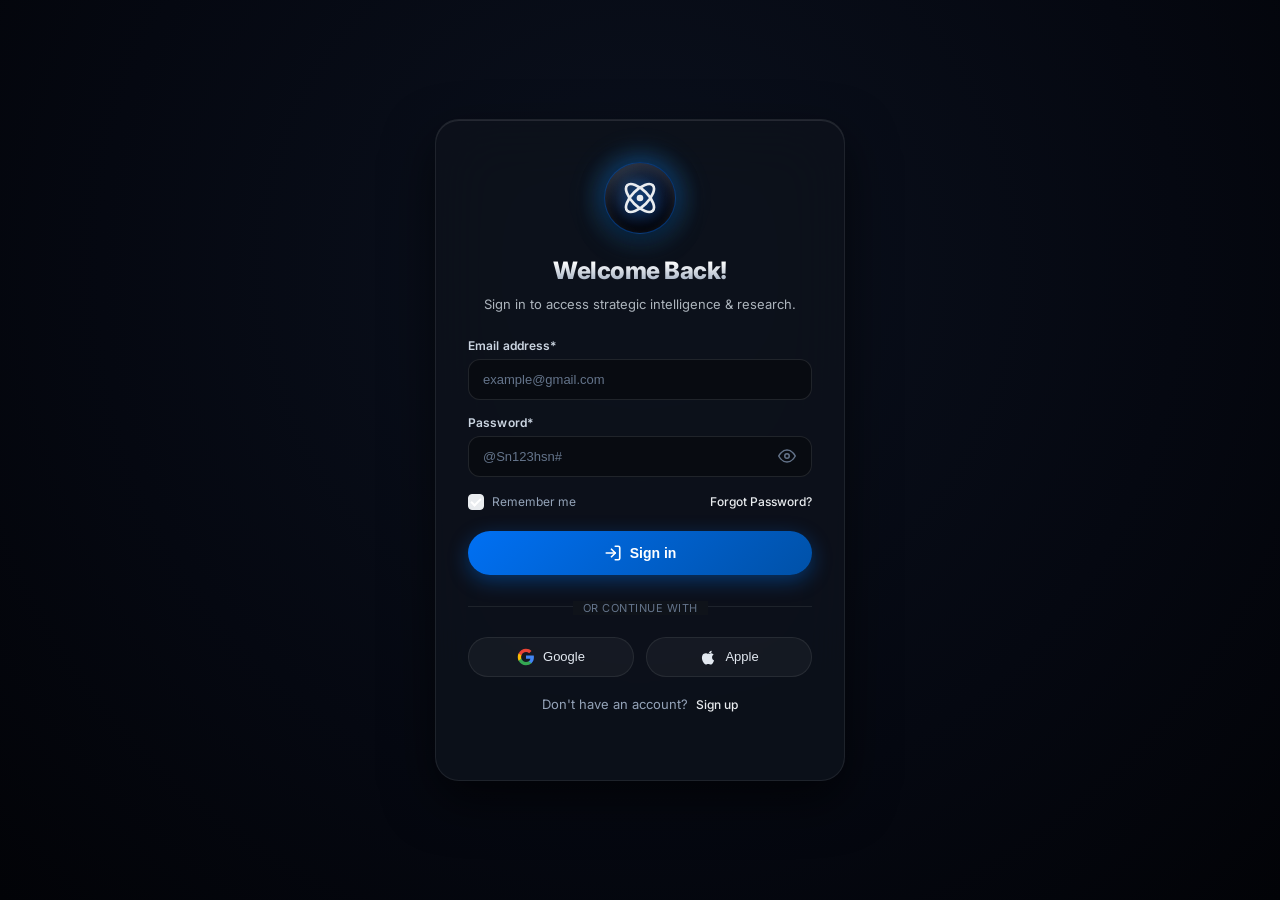
==== src/web/static/index.html @ bb51a112 "fix(image): set Flux 1 Schnell as primary JSON text-to-image model to resolve 5006 multipart error w" ====
<!DOCTYPE html>
<html lang="en">
<head>
    <meta charset="UTF-8">
    <meta name="viewport" content="width=device-width, initial-scale=1.0">
    <title>Sentinel Deep Research Workspace</title>
    <!-- Google Fonts: Inter & Fira Code -->
    <link rel="preconnect" href="https://fonts.googleapis.com">
    <link rel="preconnect" href="https://fonts.gstatic.com" crossorigin>
    <link href="https://fonts.googleapis.com/css2?family=Inter:wght@300;400;500;600;700&family=Fira+Code:wght@400;500&display=swap" rel="stylesheet">
    <!-- Marked Markdown Parser CDN -->
    <script src="https://cdn.jsdelivr.net/npm/marked/marked.min.js"></script>
    <!-- Supabase JS Client CDN -->
    <script src="https://cdn.jsdelivr.net/npm/@supabase/supabase-js@2"></script>
    <!-- Highlight.js syntax highlighting CDN -->
    <link rel="stylesheet" href="https://cdnjs.cloudflare.com/ajax/libs/highlight.js/11.9.0/styles/github-dark.min.css">
    <script src="https://cdnjs.cloudflare.com/ajax/libs/highlight.js/11.9.0/highlight.min.js"></script>
    <!-- KaTeX Math Renderer CDN -->
    <link rel="stylesheet" href="https://cdn.jsdelivr.net/npm/katex@0.16.9/dist/katex.min.css">
    <script src="https://cdn.jsdelivr.net/npm/katex@0.16.9/dist/katex.min.js"></script>
    <script src="https://cdn.jsdelivr.net/npm/katex@0.16.9/dist/contrib/auto-render.min.js"></script>
    <!-- Mermaid.js diagram renderer CDN -->
    <script src="https://cdn.jsdelivr.net/npm/mermaid@11/dist/mermaid.min.js"></script>
    <!-- Chart.js UMD CDN -->
    <script src="https://cdn.jsdelivr.net/npm/chart.js@4.4.1/dist/chart.umd.min.js"></script>
    <!-- html2pdf.js CDN for high-resolution PDF exports -->
    <script src="https://cdnjs.cloudflare.com/ajax/libs/html2pdf.js/0.10.1/html2pdf.bundle.min.js"></script>
    <script>
        mermaid.initialize({
            startOnLoad: false,
            theme: 'base',
            htmlLabels: false,
            themeVariables: {
                background: 'transparent',
                primaryColor: 'transparent',
                nodeBkg: 'transparent',
                mainBkg: 'transparent',
                clusterBkg: 'transparent',
                actorBkg: 'transparent',
                noteBkgColor: 'transparent',
                fontSize: '14px'
            },
            flowchart: { curve: 'basis', padding: 20, useHtmlLabels: false },
            securityLevel: 'loose'
        });
    </script>
    <link rel="stylesheet" href="style.css?v=107">
</head>
<body>
    <div class="app-container hidden">
        
        <!-- 1. Left Sidebar Navigation -->
        <aside class="sidebar">
            <div class="sidebar-header">
                <div class="brand">
                    <div class="brand-logo-container" id="sidebar-logo-toggle" title="Toggle Sidebar">
                        <!-- Scientific SVG Logo -->
                        <svg class="brand-logo" width="22" height="22" viewBox="0 0 24 24" fill="none" stroke="currentColor" stroke-width="2" xmlns="http://www.w3.org/2000/svg">
                            <ellipse cx="12" cy="12" rx="13.51" ry="6.14" transform="translate(-4.97 12) rotate(-45)"></ellipse>
                            <ellipse cx="12" cy="12" rx="6.14" ry="13.51" transform="translate(-4.97 12) rotate(-45)"></ellipse>
                            <circle cx="12" cy="12" r="0.95"></circle>
                        </svg>
                        <!-- Sidebar toggle icon shown on hover when collapsed -->
                        <svg class="sidebar-toggle-icon" width="20" height="20" viewBox="0 0 24 24" fill="none" stroke="currentColor" stroke-width="2">
                            <rect x="3" y="3" width="18" height="18" rx="2" ry="2"></rect>
                            <line x1="9" y1="3" x2="9" y2="21"></line>
                        </svg>
                    </div>
                    <span class="brand-name">Sentinel</span>
                </div>
                <button class="icon-btn sidebar-header-toggle" id="sidebar-close-btn" title="Collapse Sidebar">
                    <svg width="18" height="18" viewBox="0 0 24 24" fill="none" stroke="currentColor" stroke-width="2">
                        <rect x="3" y="3" width="18" height="18" rx="2" ry="2"></rect>
                        <line x1="9" y1="3" x2="9" y2="21"></line>
                    </svg>
                </button>
            </div>

            <!-- Sidebar Navigation -->
            <div class="sidebar-nav">
                <button class="nav-btn active" id="new-research-nav">
                    <svg width="16" height="16" viewBox="0 0 24 24" fill="none" stroke="currentColor" stroke-width="2">
                        <line x1="12" y1="5" x2="12" y2="19"></line>
                        <line x1="5" y1="12" x2="19" y2="12"></line>
                    </svg>
                    <span>New chat</span>
                </button>
                <button class="nav-btn" id="search-chats-btn">
                    <svg width="16" height="16" viewBox="0 0 24 24" fill="none" stroke="currentColor" stroke-width="2">
                        <circle cx="11" cy="11" r="8"></circle>
                        <line x1="21" y1="21" x2="16.65" y2="16.65"></line>
                    </svg>
                    <span>Search chats</span>
                </button>
                <button class="nav-btn" id="images-btn">
                    <svg width="16" height="16" viewBox="0 0 24 24" fill="none" stroke="currentColor" stroke-width="2">
                        <rect x="3" y="3" width="18" height="18" rx="2" ry="2"></rect>
                        <circle cx="8.5" cy="8.5" r="1.5"></circle>
                        <polyline points="21 15 16 10 5 21"></polyline>
                    </svg>
                    <span>Images</span>
                </button>
                <button class="nav-btn" id="recents-nav-btn">
                    <svg width="16" height="16" viewBox="0 0 24 24" fill="none" stroke="currentColor" stroke-width="2">
                        <circle cx="12" cy="12" r="10"></circle>
                        <polyline points="12 6 12 12 16 14"></polyline>
                    </svg>
                    <span>Recents</span>
                </button>
                <button class="nav-btn" id="researches-nav-btn">
                    <svg width="16" height="16" viewBox="0 0 24 24" fill="none" stroke="currentColor" stroke-width="2">
                        <path d="M4 19.5A2.5 2.5 0 0 1 6.5 17H20"></path>
                        <path d="M6.5 2H20v20H6.5A2.5 2.5 0 0 1 4 19.5v-15A2.5 2.5 0 0 1 6.5 2z"></path>
                    </svg>
                    <span>Researches</span>
                </button>
            </div>

            <!-- Scrollable Past Briefs / History List Wrapper with Gradients -->
            <div class="sidebar-recent-wrapper">
                <div class="recent-top-gradient"></div>
                
                <div class="sidebar-section recent-section">
                    <div class="section-header">
                        <span class="section-title">Recents</span>
                    </div>
                    <div id="recent-briefs-list" class="recent-list">
                        <div class="recent-item loading">Loading history...</div>
                    </div>
                </div>


                
                <div class="recent-bottom-gradient"></div>
            </div>

            <div class="sidebar-footer">
                <div class="user-profile">
                    <div class="avatar" id="user-avatar">...</div>
                    <span class="username" id="username-display">Unknown</span>
                </div>
                <button class="icon-btn" id="settings-btn" title="Settings">
                    <svg width="18" height="18" viewBox="0 0 24 24" fill="none" stroke="currentColor" stroke-width="2">
                        <circle cx="12" cy="12" r="3"></circle>
                        <path d="M19.4 15a1.65 1.65 0 0 0 .33 1.82l.06.06a2 2 0 1 1-2.83 2.83l-.06-.06a1.65 1.65 0 0 0-1.82-.33 1.65 1.65 0 0 0-1 1.51V21a2 2 0 0 1-4 0v-.09A1.65 1.65 0 0 0 9 19.4a1.65 1.65 0 0 0-1.82.33l-.06.06a2 2 0 1 1-2.83-2.83l.06-.06a1.65 1.65 0 0 0 .33-1.82 1.65 1.65 0 0 0-1.51-1H3a2 2 0 0 1 0-4h.09A1.65 1.65 0 0 0 4.6 9a1.65 1.65 0 0 0-.33-1.82l-.06-.06a2 2 0 1 1 2.83-2.83l.06.06a1.65 1.65 0 0 0 1.82.33H9a1.65 1.65 0 0 0 1-1.51V3a2 2 0 0 1 4 0v.09a1.65 1.65 0 0 0 1 1.51 1.65 1.65 0 0 0 1.82-.33l.06-.06a2 2 0 1 1 2.83 2.83l-.06.06a1.65 1.65 0 0 0-.33 1.82V9a1.65 1.65 0 0 0 1.51 1H21a2 2 0 0 1 0 4h-.09a1.65 1.65 0 0 0-1.51 1z"></path>
                    </svg>
                </button>
            </div>
        </aside>

        <!-- 2. Chat Workspace (Middle/Left) -->
        <main class="chat-area">
            <!-- Mobile Top Bar -->
            <header class="mobile-header">
                <button class="mobile-menu-btn" id="mobile-menu-btn" title="Toggle Sidebar">
                    <svg width="20" height="20" viewBox="0 0 24 24" fill="none" stroke="currentColor" stroke-width="2">
                        <line x1="3" y1="12" x2="21" y2="12"></line>
                        <line x1="3" y1="6" x2="21" y2="6"></line>
                        <line x1="3" y1="18" x2="21" y2="18"></line>
                    </svg>
                </button>
                <div class="mobile-brand">Sentinel</div>
                <button class="mobile-new-chat-btn" id="mobile-new-chat-btn" title="New Chat">
                    <svg width="20" height="20" viewBox="0 0 24 24" fill="none" stroke="currentColor" stroke-width="2" stroke-linecap="round" stroke-linejoin="round">
                        <path d="M11 4H4a2 2 0 0 0-2 2v14a2 2 0 0 0 2 2h14a2 2 0 0 0 2-2v-7"></path>
                        <path d="M18.5 2.5a2.121 2.121 0 1 1 3 3L12 15l-4 1 1-4 9.5-9.5z"></path>
                    </svg>
                </button>
            </header>

            <div class="chat-top-gradient"></div>

            <!-- Chat Search View -->
            <div id="search-view" class="search-view hidden">
                <div class="search-view-container">
                    <div class="search-input-wrapper">
                        <svg class="search-input-icon" width="18" height="18" viewBox="0 0 24 24" fill="none" stroke="currentColor" stroke-width="2">
                            <circle cx="11" cy="11" r="8"></circle>
                            <line x1="21" y1="21" x2="16.65" y2="16.65"></line>
                        </svg>
                        <input type="text" id="chat-search-input" placeholder="Search chats..." autocomplete="off">
                        <button type="button" id="clear-search-btn" class="clear-search-btn hidden">
                            <svg width="16" height="16" viewBox="0 0 24 24" fill="none" stroke="currentColor" stroke-width="2">
                                <line x1="18" y1="6" x2="6" y2="18"></line>
                                <line x1="6" y1="6" x2="18" y2="18"></line>
                            </svg>
                        </button>
                    </div>
                    <div class="search-results-section">
                        <h3 class="search-results-heading">Results</h3>
                        <div id="search-results-list" class="search-results-list">
                            <!-- Populated dynamically -->
                        </div>
                    </div>
                </div>
            </div>

            <!-- AI Image Studio View -->
            <div id="image-studio-view" class="image-studio-view hidden">
                <div class="image-studio-container">
                    <!-- Header with Title and Quota Badge -->
                    <div class="image-studio-header">
                        <div class="image-studio-title-group">
                            <div class="image-studio-icon">
                                <svg width="24" height="24" viewBox="0 0 24 24" fill="none" stroke="currentColor" stroke-width="2">
                                    <rect x="3" y="3" width="18" height="18" rx="2" ry="2"></rect>
                                    <circle cx="8.5" cy="8.5" r="1.5"></circle>
                                    <polyline points="21 15 16 10 5 21"></polyline>
                                </svg>
                            </div>
                            <div>
                                <h2 class="image-studio-title">AI Image Studio</h2>
                                <p class="image-studio-subtitle">Generate high-fidelity AI imagery with Cloudflare Workers AI</p>
                            </div>
                        </div>
                        <div class="image-quota-badge" id="image-quota-badge">
                            <svg width="14" height="14" viewBox="0 0 24 24" fill="none" stroke="currentColor" stroke-width="2">
                                <circle cx="12" cy="12" r="10"></circle>
                                <polyline points="12 6 12 12 16 14"></polyline>
                            </svg>
                            <span id="quota-text">10 / 10 images left</span>
                        </div>
                    </div>

                    <!-- Generator Form Controls -->
                    <div class="image-generator-card">
                        <!-- Prompt Input -->
                        <div class="image-prompt-wrapper">
                            <label for="image-prompt-input" class="form-label">Image Prompt</label>
                            <textarea id="image-prompt-input" class="image-prompt-input" rows="3" placeholder="Describe the image you want to generate (e.g. A futuristic cyberpunk city at night with neon reflections, 8k resolution, photorealistic)..."></textarea>
                        </div>

                        <!-- Model Selection Grid -->
                        <div class="form-group">
                            <label class="form-label">Select Model & Style</label>
                            <div class="model-selection-grid">
                                <div class="model-card active" data-model="@cf/black-forest-labs/flux-1-schnell">
                                    <div class="model-card-header">
                                        <svg class="model-icon-svg" width="16" height="16" viewBox="0 0 24 24" fill="none" stroke="currentColor" stroke-width="2">
                                            <path d="M23 19a2 2 0 0 1-2 2H3a2 2 0 0 1-2-2V8a2 2 0 0 1 2-2h4l2-3h6l2 3h4a2 2 0 0 1 2 2z"></path>
                                            <circle cx="12" cy="13" r="4"></circle>
                                        </svg>
                                        <span class="model-name">Flux 1 Schnell</span>
                                        <span class="model-badge">Recommended</span>
                                    </div>
                                    <div class="model-desc">Photorealism, sharp details & fast generation</div>
                                </div>

                                <div class="model-card" data-model="@cf/stabilityai/stable-diffusion-xl-base-1.0">
                                    <div class="model-card-header">
                                        <svg class="model-icon-svg" width="16" height="16" viewBox="0 0 24 24" fill="none" stroke="currentColor" stroke-width="2">
                                            <path d="M12 2C6.5 2 2 6.5 2 12s4.5 10 10 10c.92 0 1.7-.71 1.7-1.65 0-.44-.18-.84-.45-1.14-.26-.3-.42-.69-.42-1.12 0-.94.76-1.7 1.7-1.7h2.47c3.1 0 5.6-2.5 5.6-5.6 0-4.9-4.08-8.9-9.1-8.89z"></path>
                                        </svg>
                                        <span class="model-name">SDXL Base 1.0</span>
                                    </div>
                                    <div class="model-desc">Artistic, cinematic & landscape imagery</div>
                                </div>

                                <div class="model-card" data-model="@cf/bytedance/stable-diffusion-xl-lightning">
                                    <div class="model-card-header">
                                        <svg class="model-icon-svg" width="16" height="16" viewBox="0 0 24 24" fill="none" stroke="currentColor" stroke-width="2">
                                            <polygon points="13 2 3 14 12 14 11 22 21 10 12 10 13 2"></polygon>
                                        </svg>
                                        <span class="model-name">SDXL Lightning</span>
                                    </div>
                                    <div class="model-desc">Ultra-fast 1-step render engine for quick drafts</div>
                                </div>

                                <div class="model-card" data-model="@cf/lykon/dreamshaper-8-lcm">
                                    <div class="model-card-header">
                                        <svg class="model-icon-svg" width="16" height="16" viewBox="0 0 24 24" fill="none" stroke="currentColor" stroke-width="2">
                                            <path d="M12 2l2.4 5.4L20 9.8l-4 4.3 1.1 5.9L12 17.2l-5.1 2.8 1.1-5.9-4-4.3 5.6-2.4z"></path>
                                        </svg>
                                        <span class="model-name">DreamShaper 8</span>
                                    </div>
                                    <div class="model-desc">Anime, 3D artwork, fantasy & illustrative styles</div>
                                </div>
                            </div>
                        </div>

                        <!-- Enhance Prompt Toggle + Aspect Ratio Options & Generate Button -->
                        <div class="image-enhance-row">
                            <label class="enhance-toggle-label">
                                <input type="checkbox" id="enhance-prompt-toggle" checked>
                                <span class="enhance-toggle-track">
                                    <span class="enhance-toggle-thumb"></span>
                                </span>
                                <span class="enhance-toggle-text">
                                    <svg width="14" height="14" viewBox="0 0 24 24" fill="none" stroke="currentColor" stroke-width="2"><path d="M12 2l2 7h7l-5.5 4 2 7L12 16l-5.5 4 2-7L3 9h7z"/></svg>
                                    AI Prompt Enhancement
                                </span>
                            </label>
                            <span class="enhance-hint">Automatically improves your prompt for better results</span>
                        </div>

                        <!-- Aspect Ratio Options & Generate Button -->
                        <div class="image-options-row">
                            <div class="aspect-ratio-group">
                                <label class="form-label">Aspect Ratio</label>
                                <div class="ratio-pills">
                                    <button type="button" class="ratio-pill active" data-ratio="1:1">1:1 Square</button>
                                    <button type="button" class="ratio-pill" data-ratio="16:9">16:9 Landscape</button>
                                    <button type="button" class="ratio-pill" data-ratio="9:16">9:16 Portrait</button>
                                    <button type="button" class="ratio-pill" data-ratio="4:3">4:3 Classic</button>
                                </div>
                            </div>

                            <button type="button" id="generate-image-btn" class="generate-image-btn">
                                <svg width="18" height="18" viewBox="0 0 24 24" fill="none" stroke="currentColor" stroke-width="2">
                                    <path d="M21 12a9 9 0 1 1-9-9c2.52 0 4.93 1 6.74 2.74L21 8"></path>
                                    <path d="M21 3v5h-5"></path>
                                </svg>
                                <span>Generate Image</span>
                            </button>
                        </div>
                    </div>

                    <!-- Gallery & Skeleton Section -->
                    <div class="image-gallery-section">
                        <h3 class="gallery-heading">Generated Gallery</h3>
                        <div id="image-gallery-grid" class="image-gallery-grid">
                            <!-- Populated dynamically or shows empty state -->
                        </div>
                    </div>
                </div>
            </div>

            <!-- Image Lightbox Modal -->
            <div id="image-lightbox-modal" class="modal-overlay hidden">
                <div class="lightbox-modal-content">
                    <button id="lightbox-close-btn" class="modal-close-btn">
                        <svg width="20" height="20" viewBox="0 0 24 24" fill="none" stroke="currentColor" stroke-width="2">
                            <line x1="18" y1="6" x2="6" y2="18"></line>
                            <line x1="6" y1="6" x2="18" y2="18"></line>
                        </svg>
                    </button>
                    <div class="lightbox-body">
                        <div class="lightbox-image-wrapper">
                            <img id="lightbox-img" src="" alt="Generated AI Image">
                        </div>
                        <div class="lightbox-details">
                            <h3 id="lightbox-title" class="lightbox-title">AI Image</h3>
                            <p id="lightbox-prompt" class="lightbox-prompt">Prompt text...</p>
                            <div class="lightbox-meta">
                                <span id="lightbox-model" class="meta-tag">Model</span>
                                <span id="lightbox-ratio" class="meta-tag">1:1</span>
                                <span id="lightbox-date" class="meta-tag">Date</span>
                            </div>
                            <div class="lightbox-actions">
                                <a id="lightbox-download-btn" href="" download="generated-image.png" class="btn btn-primary">
                                    <svg width="16" height="16" viewBox="0 0 24 24" fill="none" stroke="currentColor" stroke-width="2">
                                        <path d="M21 15v4a2 2 0 0 1-2 2H5a2 2 0 0 1-2-2v-4"></path>
                                        <polyline points="7 10 12 15 17 10"></polyline>
                                        <line x1="12" y1="15" x2="12" y2="3"></line>
                                    </svg>
                                    <span>Download</span>
                                </a>
                                <button type="button" id="lightbox-copy-btn" class="btn btn-secondary">
                                    <svg width="16" height="16" viewBox="0 0 24 24" fill="none" stroke="currentColor" stroke-width="2">
                                        <rect x="9" y="9" width="13" height="13" rx="2" ry="2"></rect>
                                        <path d="M5 15H4a2 2 0 0 1-2-2V4a2 2 0 0 1 2-2h9a2 2 0 0 1 2 2v1"></path>
                                    </svg>
                                    <span>Copy Image</span>
                                </button>
                                <button type="button" id="lightbox-delete-btn" class="btn btn-danger">
                                    <svg width="16" height="16" viewBox="0 0 24 24" fill="none" stroke="currentColor" stroke-width="2">
                                        <polyline points="3 6 5 6 21 6"></polyline>
                                        <path d="M19 6v14a2 2 0 0 1-2 2H7a2 2 0 0 1-2-2V6m3 0V4a2 2 0 0 1 2-2h4a2 2 0 0 1 2 2v2"></path>
                                    </svg>
                                    <span>Delete</span>
                                </button>
                            </div>
                        </div>
                    </div>
                </div>
            </div>

            <!-- Chat Discussion Card (Main Chat Area taking full height) -->
            <div class="chat-discussion-card" id="chat-discussion-card">
                <!-- Discussion Header (visible only when report is active) -->
                <div class="discussion-header" id="discussion-header">
                    <span class="discussion-header-title">Discussion</span>
                    <button class="icon-btn" id="discussion-new-chat-btn" title="New Chat">
                        <svg width="16" height="16" viewBox="0 0 24 24" fill="none" stroke="currentColor" stroke-width="2" stroke-linecap="round" stroke-linejoin="round">
                            <line x1="12" y1="5" x2="12" y2="19"></line>
                            <line x1="5" y1="12" x2="19" y2="12"></line>
                        </svg>
                    </button>
                </div>

                <!-- Chat message streams -->
                <div id="chat-messages" class="chat-messages">
                    <!-- Discussion Empty State (visible when chat history has no follow-ups) -->
                    <div class="discussion-empty-state hidden" id="discussion-empty-state">
                        <div class="empty-folder-container">
                            <svg width="64" height="64" viewBox="0 0 64 64" fill="none" xmlns="http://www.w3.org/2000/svg">
                                <path d="M54 48C54 50.2 52.2 52 50 52H14C11.8 52 10 50.2 10 48V20C10 17.8 11.8 16 14 16H24L30 22H50C52.2 22 54 23.8 54 26V48Z" fill="#0070f3"/>
                                <g transform="translate(26, 30) scale(0.5)">
                                    <ellipse cx="12" cy="12" rx="13.51" ry="6.14" transform="translate(-4.97 12) rotate(-45)" stroke="#ffffff" stroke-width="3" fill="none"></ellipse>
                                    <ellipse cx="12" cy="12" rx="6.14" ry="13.51" transform="translate(-4.97 12) rotate(-45)" stroke="#ffffff" stroke-width="3" fill="none"></ellipse>
                                    <circle cx="12" cy="12" r="1.5" fill="#ffffff"></circle>
                                </g>
                            </svg>
                        </div>
                        <div class="empty-state-text">Ask anything about the report and the data that drives it</div>
                    </div>
                <!-- Idle Welcome/Loading screen -->
                <div id="idle-welcome" class="welcome-screen">
                    <div class="welcome-spinner hidden" id="welcome-plan-spinner">
                        <div class="pulse-ring"></div>
                        <span class="pulse-text">Generating research plan...</span>
                    </div>
                    
                    <div class="welcome-header">
                        <div class="welcome-logo-row">
                            <svg class="welcome-logo" width="32" height="32" viewBox="0 0 24 24" fill="none" stroke="currentColor" stroke-width="2" xmlns="http://www.w3.org/2000/svg">
                                <ellipse cx="12" cy="12" rx="13.51" ry="6.14" transform="translate(-4.97 12) rotate(-45)"></ellipse>
                                <ellipse cx="12" cy="12" rx="6.14" ry="13.51" transform="translate(-4.97 12) rotate(-45)"></ellipse>
                                <circle cx="12" cy="12" r="0.95"></circle>
                            </svg>
                            <span class="welcome-brand-name">Sentinel</span>
                        </div>
                        <h2 class="welcome-greeting" id="welcome-greeting">Good Evening, Explorer.</h2>
                        <h1 class="welcome-question">What are we exploring today?</h1>
                    </div>

                    <div class="landing-cards-grid">
                        <div class="landing-card" data-prompt="Summarize the methodology used in the paper 'Exploring the Use of Technology in Elementary School Classrooms'">
                            <div class="landing-card-icon">
                                <svg width="18" height="18" viewBox="0 0 24 24" fill="none" stroke="currentColor" stroke-width="2">
                                    <path d="M14 2H6a2 2 0 0 0-2 2v16a2 2 0 0 0 2 2h12a2 2 0 0 0 2-2V8z"></path>
                                    <polyline points="14 2 14 8 20 8"></polyline>
                                    <line x1="16" y1="13" x2="8" y2="13"></line>
                                    <line x1="16" y1="17" x2="8" y2="17"></line>
                                </svg>
                            </div>
                            <div class="landing-card-text">
                                <strong>Summarize the methodology</strong> used in the paper "Exploring the Use of Technology in Elementary School Classrooms"
                            </div>
                        </div>

                        <div class="landing-card" data-prompt="Generate an APA citation for the article 'The Role of Digital Tools in Improving Learning Outcomes in Primary Education'?">
                            <div class="landing-card-icon">
                                <svg width="18" height="18" viewBox="0 0 24 24" fill="none" stroke="currentColor" stroke-width="2">
                                    <path d="M21 15a2 2 0 0 1-2 2H7l-4 4V5a2 2 0 0 1 2-2h14a2 2 0 0 1 2 2z"></path>
                                    <path d="M8 10h.01"></path>
                                    <path d="M12 10h.01"></path>
                                    <path d="M16 10h.01"></path>
                                </svg>
                            </div>
                            <div class="landing-card-text">
                                <strong>Generate an APA citation</strong> for the article "The Role of Digital Tools in Improving Learning Outcomes in Primary Education"?
                            </div>
                        </div>

                        <div class="landing-card" data-prompt="Research report based on the findings of 'The Effect of Digital Tools on Learning Performance in Primary Education'">
                            <div class="landing-card-icon">
                                <svg width="18" height="18" viewBox="0 0 24 24" fill="none" stroke="currentColor" stroke-width="2">
                                    <rect x="3" y="3" width="18" height="18" rx="2" ry="2"></rect>
                                    <line x1="9" y1="3" x2="9" y2="21"></line>
                                    <line x1="15" y1="3" x2="15" y2="21"></line>
                                </svg>
                            </div>
                            <div class="landing-card-text">
                                <strong>Research report</strong> based on the findings of "The Effect of Digital Tools on Learning Performance in Primary Education"
                            </div>
                        </div>
                    </div>
                </div>

                <!-- Active Chat Stream -->
                <div id="active-chat-content" class="active-chat-content hidden">
                    <!-- User Message Bubble -->
                    <div class="message user-message">
                        <div class="message-bubble" id="user-query-bubble">
                            <!-- Populated with query -->
                        </div>
                    </div>

                    <!-- Assistant Response Card containing Plan Checklist -->
                    <div class="message assistant-message">
                        <div class="avatar-star">
                            <svg width="16" height="16" viewBox="0 0 24 24" fill="none" stroke="currentColor" stroke-width="2">
                                <ellipse cx="12" cy="12" rx="13.51" ry="6.14" transform="translate(-4.97 12) rotate(-45)"></ellipse>
                                <ellipse cx="12" cy="12" rx="6.14" ry="13.51" transform="translate(-4.97 12) rotate(-45)"></ellipse>
                                <circle cx="12" cy="12" r="0.95"></circle>
                            </svg>
                        </div>
                        <div class="message-content">
                            <!-- Plan Loader -->
                            <div class="plan-loader hidden" id="plan-generation-loader">
                                <div class="spinner-ring"></div>
                                <span class="loader-text">Generating research plan...</span>
                            </div>
                            
                            <span class="message-intro-text">Here's my plan to tackle that topic. Let me know if you need to make changes.</span>
                            
                            <!-- Plan Card -->
                            <div class="plan-card">
                                <div class="plan-card-header">
                                    <h4 id="plan-title">Research Plan</h4>
                                </div>
                                <div class="plan-steps">
                                    <!-- Step 1: Research Websites -->
                                    <div class="plan-step" id="step-websites">
                                        <div class="step-icon">
                                            <svg width="12" height="12" viewBox="0 0 24 24" fill="none" stroke="currentColor" stroke-width="2.5">
                                                <circle cx="12" cy="12" r="10"></circle>
                                                <line x1="2" y1="12" x2="22" y2="12"></line>
                                                <path d="M12 2a15.3 15.3 0 0 1 4 10 15.3 15.3 0 0 1-4 10 15.3 15.3 0 0 1-4-10 15.3 15.3 0 0 1 4-10z"></path>
                                            </svg>
                                        </div>
                                        <div class="step-info">
                                            <span class="step-title-text">Research Websites</span>
                                            <div class="step-bullets" id="plan-bullets">
                                                <!-- Dynamic subagent tasks bullet list -->
                                            </div>
                                            <span id="bullets-more-btn" class="step-more hidden">+ 3 more angles</span>
                                        </div>
                                    </div>

                                    <!-- Step 2: Analyze Results -->
                                    <div class="plan-step" id="step-analyze">
                                        <div class="step-icon">
                                            <svg width="12" height="12" viewBox="0 0 24 24" fill="none" stroke="currentColor" stroke-width="2.5">
                                                <line x1="18" y1="20" x2="18" y2="10"></line>
                                                <line x1="12" y1="20" x2="12" y2="4"></line>
                                                <line x1="6" y1="20" x2="6" y2="14"></line>
                                            </svg>
                                        </div>
                                        <div class="step-info">
                                            <span class="step-title-text">Analyze Results</span>
                                        </div>
                                    </div>

                                    <!-- Step 3: Create Report -->
                                    <div class="plan-step" id="step-report">
                                        <div class="step-icon">
                                            <svg width="12" height="12" viewBox="0 0 24 24" fill="none" stroke="currentColor" stroke-width="2.5">
                                                <path d="M14 2H6a2 2 0 0 0-2 2v16a2 2 0 0 0 2 2h12a2 2 0 0 0 2-2V8z"></path>
                                                <polyline points="14 2 14 8 20 8"></polyline>
                                                <line x1="16" y1="13" x2="8" y2="13"></line>
                                                <line x1="16" y1="17" x2="8" y2="17"></line>
                                                <polyline points="10 9 9 9 8 9"></polyline>
                                            </svg>
                                        </div>
                                        <div class="step-info">
                                            <span class="step-title-text">Create Report</span>
                                        </div>
                                    </div>

                                    <!-- Step 4: Ready in a few mins -->
                                    <div class="plan-step" id="step-ready">
                                        <div class="step-icon">
                                            <svg width="12" height="12" viewBox="0 0 24 24" fill="none" stroke="currentColor" stroke-width="2.5">
                                                <circle cx="12" cy="12" r="10"></circle>
                                                <polyline points="12 6 12 12 16 14"></polyline>
                                            </svg>
                                        </div>
                                        <div class="step-info">
                                            <span class="step-title-text" id="step-ready-text">Ready in a few mins</span>
                                        </div>
                                    </div>
                                </div>
                                <div class="plan-actions">
                                    <button class="btn-card-secondary" id="edit-plan-btn">Edit plan</button>
                                    <button class="btn-card-primary" id="start-research-btn">Start research</button>
                                </div>
                            </div>
                        </div>
                    </div>
                </div>
            </div>

            <!-- Floating Input Card -->
            <div class="input-container-outer">
                <form id="research-form" class="input-card">
                    <textarea id="topic-input" placeholder="Ask Sentinel to research..." rows="1" required></textarea>
                    
                    <div class="input-card-row">
                        <div class="input-row-left">
                            <!-- Custom attachment button/icon: simple plus -->
                            <div class="plus-dropdown-wrapper" style="position: relative; display: inline-block;">
                                <button type="button" class="icon-btn" id="plus-dropdown-btn" title="Attachments & options">
                                    <svg width="16" height="16" viewBox="0 0 24 24" fill="none" stroke="currentColor" stroke-width="2" stroke-linecap="round" stroke-linejoin="round">
                                        <line x1="12" y1="5" x2="12" y2="19"></line>
                                        <line x1="5" y1="12" x2="19" y2="12"></line>
                                    </svg>
                                </button>
                                <div class="plus-dropdown-menu hidden" id="plus-dropdown-menu">
                                    <div class="plus-dropdown-item" id="plus-opt-sources">
                                        <svg width="14" height="14" viewBox="0 0 24 24" fill="none" stroke="currentColor" stroke-width="2">
                                            <path d="M4 19.5A2.5 2.5 0 0 1 6.5 17H20"></path>
                                            <path d="M6.5 2H20v20H6.5A2.5 2.5 0 0 1 4 19.5v-15A2.5 2.5 0 0 1 6.5 2z"></path>
                                        </svg>
                                        <span>Sources</span>
                                    </div>
                                    <div class="plus-dropdown-item" id="plus-opt-files">
                                        <svg width="14" height="14" viewBox="0 0 24 24" fill="none" stroke="currentColor" stroke-width="2">
                                            <path d="M21 15v4a2 2 0 0 1-2 2H5a2 2 0 0 1-2-2v-4"></path>
                                            <polyline points="17 8 12 3 7 8"></polyline>
                                            <line x1="12" y1="3" x2="12" y2="15"></line>
                                        </svg>
                                        <span>Files</span>
                                    </div>
                                </div>
                            </div>
                            
                            <button type="button" id="deep-research-btn" class="badge-deep-research active" title="Toggle research mode">
                                <svg width="12" height="12" viewBox="0 0 24 24" fill="none" stroke="currentColor" stroke-width="2" stroke-linecap="round" stroke-linejoin="round">
                                    <circle cx="12" cy="12" r="10"></circle>
                                    <line x1="2" y1="12" x2="22" y2="12"></line>
                                    <path d="M12 2a15.3 15.3 0 0 1 4 10 15.3 15.3 0 0 1-4 10 15.3 15.3 0 0 1-4-10 15.3 15.3 0 0 1 4-10z"></path>
                                </svg>
                                <span id="deep-research-text">Deep Research</span>
                            </button>
                            
                            <!-- Model select dropdown -->
                            <div class="dropdown-wrapper">
                                <select id="model-select">
                                    <option value="flash">Flash</option>
                                    <option value="pro">Pro</option>
                                </select>
                            </div>
                            
                            <!-- Microphone icon -->
                            <button type="button" class="icon-btn" id="mic-btn" title="Voice input">
                                <svg width="16" height="16" viewBox="0 0 24 24" fill="none" stroke="currentColor" stroke-width="2">
                                    <path d="M12 1a3 3 0 0 0-3 3v8a3 3 0 0 0 6 0V4a3 3 0 0 0-3-3z"></path>
                                    <path d="M19 10v2a7 7 0 0 1-14 0v-2"></path>
                                    <line x1="12" y1="19" x2="12" y2="23"></line>
                                    <line x1="8" y1="23" x2="16" y2="23"></line>
                                </svg>
                            </button>
                        </div>

                        <div class="input-row-right">
                            <!-- Send/Cancel toggle buttons -->
                            <button type="submit" id="send-query-btn" class="send-btn" title="Start generation">
                                <svg width="16" height="16" viewBox="0 0 24 24" fill="none" stroke="currentColor" stroke-width="2.5">
                                    <line x1="12" y1="19" x2="12" y2="5"></line>
                                    <polyline points="5 12 12 5 19 12"></polyline>
                                </svg>
                            </button>
                            
                            <button type="button" id="stop-research-btn" class="stop-btn hidden" title="Cancel research">
                                <div class="stop-square"></div>
                            </button>
                        </div>
                    </div>

                </form>
                <span class="disclaimer-text">Sentinel can make mistakes. Verify important info.</span>
            </div>
        </div>
    </main>

    <!-- Resizer Slider -->
    <div class="pane-resizer" id="pane-resizer"></div>

        <!-- 3. Research Viewer Side Panel (Right) -->
        <aside id="research-viewer" class="research-viewer collapsed">
            <header class="viewer-header">
                <h3 id="viewer-research-title">Research Viewer</h3>
                <div class="viewer-controls">
                    
                    <!-- Table of Contents Dropdown -->
                    <div class="contents-dropdown-wrapper" id="contents-dropdown-wrapper">
                        <button class="viewer-control-btn" id="contents-dropdown-btn">
                            <span>Outline</span>
                            <span class="arrow">▾</span>
                        </button>
                        <div class="contents-menu hidden" id="contents-menu">
                            <!-- Dynamic outline -->
                        </div>
                    </div>

                    <!-- Share and Export Dropdown -->
                    <div class="export-dropdown-wrapper" id="export-dropdown-wrapper">
                        <button class="viewer-control-btn" id="export-dropdown-btn">
                            <span>Export</span>
                            <span class="arrow">▾</span>
                        </button>
                        <div class="export-menu hidden" id="export-menu">
                            <div class="dropdown-item" id="export-pdf-btn">
                                <svg width="14" height="14" viewBox="0 0 24 24" fill="none" stroke="currentColor" stroke-width="2">
                                    <path d="M14 2H6a2 2 0 0 0-2 2v16a2 2 0 0 0 2 2h12a2 2 0 0 0 2-2V8z"></path>
                                    <polyline points="14 2 14 8 20 8"></polyline>
                                    <line x1="16" y1="13" x2="8" y2="13"></line>
                                    <line x1="16" y1="17" x2="8" y2="17"></line>
                                    <polyline points="10 9 9 9 8 9"></polyline>
                                </svg>
                                <span>Export as PDF</span>
                            </div>
                            <div class="dropdown-item" id="export-md-btn">
                                <svg width="14" height="14" viewBox="0 0 24 24" fill="none" stroke="currentColor" stroke-width="2">
                                    <path d="M21 15v4a2 2 0 0 1-2 2H5a2 2 0 0 1-2-2v-4"></path>
                                    <polyline points="7 10 12 15 17 10"></polyline>
                                    <line x1="12" y1="15" x2="12" y2="3"></line>
                                </svg>
                                <span>Export as Markdown</span>
                            </div>
                            <div class="dropdown-item" id="export-copy-btn">
                                <svg width="14" height="14" viewBox="0 0 24 24" fill="none" stroke="currentColor" stroke-width="2">
                                    <rect x="9" y="9" width="13" height="13" rx="2" ry="2"></rect>
                                    <path d="M5 15H4a2 2 0 0 1-2-2V4a2 2 0 0 1 2-2h9a2 2 0 0 1 2 2v1"></path>
                                </svg>
                                <span>Copy to Clipboard</span>
                            </div>
                        </div>
                    </div>

                    <!-- Create Dropdown (Blue Button) -->
                    <div class="create-dropdown-wrapper" id="create-dropdown-wrapper">
                        <button class="create-btn" id="create-dropdown-btn">
                            <span>Create</span>
                            <span class="arrow">▾</span>
                        </button>
                        <div class="create-menu hidden" id="create-menu">
                            <div class="dropdown-item" id="create-summary-btn">
                                <svg width="14" height="14" viewBox="0 0 24 24" fill="none" stroke="currentColor" stroke-width="2">
                                    <path d="M14 2H6a2 2 0 0 0-2 2v16a2 2 0 0 0 2 2h12a2 2 0 0 0 2-2V8z"></path>
                                    <polyline points="14 2 14 8 20 8"></polyline>
                                    <line x1="16" y1="13" x2="8" y2="13"></line>
                                    <line x1="16" y1="17" x2="8" y2="17"></line>
                                </svg>
                                <span>Document summary</span>
                            </div>
                            <div class="dropdown-item" id="create-outline-btn">
                                <svg width="14" height="14" viewBox="0 0 24 24" fill="none" stroke="currentColor" stroke-width="2">
                                    <rect x="2" y="3" width="20" height="14" rx="2" ry="2"></rect>
                                    <line x1="2" y1="10" x2="22" y2="10"></line>
                                    <path d="M8 21h8"></path>
                                    <path d="M12 17v4"></path>
                                </svg>
                                <span>Presentation outline</span>
                            </div>
                        </div>
                    </div>

                    <!-- Close side panel button -->
                    <button class="close-viewer-btn" id="close-viewer-btn">
                        <svg width="18" height="18" viewBox="0 0 24 24" fill="none" stroke="currentColor" stroke-width="2">
                            <line x1="18" y1="6" x2="6" y2="18"></line>
                            <line x1="6" y1="6" x2="18" y2="18"></line>
                        </svg>
                    </button>
                </div>
            </header>

            <div class="viewer-body">
                
                <!-- Thinking area -->
                <div class="thinking-area" id="thinking-area">
                    <!-- Pulsing Skeleton during planning/wait -->
                    <div class="skeleton-loader" id="thinking-skeleton">
                        <div class="skeleton-line"></div>
                        <div class="skeleton-line"></div>
                        <div class="skeleton-line"></div>
                    </div>
                    <!-- Real-time log list -->
                    <div class="thinking-logs hidden" id="thinking-logs">
                        <!-- Pushed dynamically -->
                    </div>
                </div>

                <!-- Sources Panel -->
                <div class="sources-panel hidden" id="sources-panel">
                    <div class="sources-search-container">
                        <div class="search-engine-icon" title="Google Search">
                            <svg viewBox="0 0 24 24" width="16" height="16" xmlns="http://www.w3.org/2000/svg">
                                <path d="M22.56 12.25c0-.78-.07-1.53-.2-2.25H12v4.26h5.92c-.26 1.37-1.04 2.53-2.21 3.31v2.77h3.57c2.08-1.92 3.28-4.74 3.28-8.09z" fill="#4285F4"/>
                                <path d="M12 23c2.97 0 5.46-.98 7.28-2.66l-3.57-2.77c-.98.66-2.23 1.06-3.71 1.06-2.86 0-5.29-1.93-6.16-4.53H2.18v2.84C3.99 20.53 7.7 23 12 23z" fill="#34A853"/>
                                <path d="M5.84 14.09c-.22-.66-.35-1.36-.35-2.09s.13-1.43.35-2.09V7.06H2.18C1.43 8.55 1 10.22 1 12s.43 3.45 1.18 4.94l2.85-2.22.81-.63z" fill="#FBBC05"/>
                                <path d="M12 5.38c1.62 0 3.06.56 4.21 1.64l3.15-3.15C17.45 2.09 14.97 1 12 1 7.7 1 3.99 3.47 2.18 7.06l3.66 2.84c.87-2.6 3.3-4.52 6.16-4.52z" fill="#EA4335"/>
                            </svg>
                        </div>
                        <div class="sources-grid" id="sources-grid">
                            <!-- Cards or skeletons added incrementally -->
                        </div>
                    </div>
                </div>

                <!-- Report display markdown content -->
                <article class="report-content hidden" id="report-content">
                    <!-- Rendered markdown text goes here -->
                </article>

            </div>
        </aside>

    </div>

    <!-- Authentication Container (Glassmorphic & Modern) -->
    <div id="auth-container" class="auth-container">
        <div class="auth-card">
            <!-- Glowing Sentinel Orb Header -->
            <div class="auth-header">
                <div class="sentinel-orb-wrapper">
                    <div class="sentinel-orb-glow"></div>
                    <div class="sentinel-orb-sphere">
                        <svg class="sentinel-orb-logo" width="32" height="32" viewBox="0 0 24 24" fill="none" stroke="currentColor" stroke-width="2">
                            <ellipse cx="12" cy="12" rx="13.51" ry="6.14" transform="translate(-4.97 12) rotate(-45)"></ellipse>
                            <ellipse cx="12" cy="12" rx="6.14" ry="13.51" transform="translate(-4.97 12) rotate(-45)"></ellipse>
                            <circle cx="12" cy="12" r="1.5" fill="currentColor"></circle>
                        </svg>
                    </div>
                </div>

                <h1 id="auth-main-title" class="auth-title">Welcome Back!</h1>
                <p id="auth-main-subtitle" class="auth-subtitle">Sign in to access strategic intelligence & research.</p>
            </div>

            <!-- Login Form -->
            <form id="login-form" class="auth-form">
                <div class="form-group">
                    <label for="login-email">Email address*</label>
                    <input type="email" id="login-email" required placeholder="example@gmail.com" autocomplete="email">
                </div>

                <div class="form-group">
                    <label for="login-password">Password*</label>
                    <div class="password-input-wrapper">
                        <input type="password" id="login-password" required placeholder="@Sn123hsn#" autocomplete="current-password">
                        <button type="button" class="password-toggle-btn" data-target="login-password" aria-label="Toggle password visibility">
                            <svg class="eye-icon" width="18" height="18" viewBox="0 0 24 24" fill="none" stroke="currentColor" stroke-width="2">
                                <path d="M1 12s4-8 11-8 11 8 11 8-4 8-11 8-11-8-11-8z"></path>
                                <circle cx="12" cy="12" r="3"></circle>
                            </svg>
                        </button>
                    </div>
                </div>

                <div class="form-options">
                    <label class="remember-me-label">
                        <input type="checkbox" id="login-remember" checked>
                        <span class="checkbox-custom"></span>
                        <span class="checkbox-text">Remember me</span>
                    </label>
                    <a href="#" id="forgot-password-link" class="auth-link">Forgot Password?</a>
                </div>

                <button type="submit" class="auth-btn primary-action-btn">
                    <svg width="18" height="18" viewBox="0 0 24 24" fill="none" stroke="currentColor" stroke-width="2.2" stroke-linecap="round" stroke-linejoin="round">
                        <path d="M15 3h4a2 2 0 0 1 2 2v14a2 2 0 0 1-2 2h-4"></path>
                        <polyline points="10 17 15 12 10 7"></polyline>
                        <line x1="15" y1="12" x2="3" y2="12"></line>
                    </svg>
                    <span>Sign in</span>
                </button>

                <div class="auth-divider">
                    <span>Or continue with</span>
                </div>

                <div class="social-auth-row">
                    <button type="button" class="social-btn google-btn" id="google-auth-btn">
                        <svg width="18" height="18" viewBox="0 0 24 24">
                            <path fill="#4285F4" d="M22.56 12.25c0-.78-.07-1.53-.2-2.25H12v4.26h5.92c-.26 1.37-1.04 2.53-2.21 3.31v2.77h3.57c2.08-1.92 3.28-4.74 3.28-8.09z"/>
                            <path fill="#34A853" d="M12 23c2.97 0 5.46-.98 7.28-2.66l-3.57-2.77c-.98.66-2.23 1.06-3.71 1.06-2.86 0-5.29-1.93-6.16-4.53H2.18v2.84C3.99 20.53 7.7 23 12 23z"/>
                            <path fill="#FBBC05" d="M5.84 14.09c-.22-.66-.35-1.36-.35-2.09s.13-1.43.35-2.09V7.06H2.18C1.43 8.55 1 10.22 1 12s.43 3.45 1.18 4.94l2.85-2.22.81-.63z"/>
                            <path fill="#EA4335" d="M12 5.38c1.62 0 3.06.56 4.21 1.64l3.15-3.15C17.45 2.09 14.97 1 12 1 7.7 1 3.99 3.47 2.18 7.06l3.66 2.84c.87-2.6 3.3-4.52 6.16-4.52z"/>
                        </svg>
                        <span>Google</span>
                    </button>
                    <button type="button" class="social-btn apple-btn" id="apple-auth-btn">
                        <svg width="18" height="18" viewBox="0 0 24 24" fill="currentColor">
                            <path d="M18.71 19.5c-.83 1.24-1.71 2.45-3.05 2.47-1.34.03-1.77-.79-3.29-.79-1.53 0-2 .77-3.27.82-1.31.05-2.3-1.32-3.14-2.53C4.25 17 2.94 12.45 4.7 9.39c.87-1.52 2.43-2.48 4.12-2.51 1.28-.02 2.5.87 3.29.87.78 0 2.26-1.07 3.81-.91.65.03 2.47.26 3.64 1.98-.09.06-2.17 1.28-2.15 3.81.03 3.02 2.65 4.03 2.68 4.04-.03.07-.42 1.44-1.38 2.83M15.97 6.63c.66-.82 1.12-1.96.99-3.1-.97.04-2.16.65-2.85 1.46-.62.72-1.16 1.88-1.01 3 .01.01 1.09.08 2.87-1.36z"/>
                        </svg>
                        <span>Apple</span>
                    </button>
                </div>

                <div class="auth-footer-switch">
                    <span>Don't have an account?</span>
                    <a href="#" id="goto-signup-link" class="auth-switch-link">Sign up</a>
                </div>
            </form>

            <!-- Signup Form -->
            <form id="signup-form" class="auth-form hidden">
                <div class="form-group">
                    <label for="signup-username">Full Name*</label>
                    <input type="text" id="signup-username" required placeholder="Alex Smith" autocomplete="name">
                </div>

                <div class="form-group">
                    <label for="signup-email">Email address*</label>
                    <input type="email" id="signup-email" required placeholder="example@gmail.com" autocomplete="email">
                </div>

                <div class="form-group">
                    <label for="signup-password">Password*</label>
                    <div class="password-input-wrapper">
                        <input type="password" id="signup-password" required minlength="6" placeholder="@Sn123hsn#" autocomplete="new-password">
                        <button type="button" class="password-toggle-btn" data-target="signup-password" aria-label="Toggle password visibility">
                            <svg class="eye-icon" width="18" height="18" viewBox="0 0 24 24" fill="none" stroke="currentColor" stroke-width="2">
                                <path d="M1 12s4-8 11-8 11 8 11 8-4 8-11 8-11-8-11-8z"></path>
                                <circle cx="12" cy="12" r="3"></circle>
                            </svg>
                        </button>
                    </div>
                </div>

                <button type="submit" class="auth-btn primary-action-btn">
                    <svg width="18" height="18" viewBox="0 0 24 24" fill="none" stroke="currentColor" stroke-width="2.2" stroke-linecap="round" stroke-linejoin="round">
                        <path d="M16 21v-2a4 4 0 0 0-4-4H5a4 4 0 0 0-4 4v2"></path>
                        <circle cx="8.5" cy="7" r="4"></circle>
                        <line x1="20" y1="8" x2="20" y2="14"></line>
                        <line x1="23" y1="11" x2="17" y2="11"></line>
                    </svg>
                    <span>Register</span>
                </button>

                <div class="auth-divider">
                    <span>Or continue with</span>
                </div>

                <div class="social-auth-row">
                    <button type="button" class="social-btn google-btn">
                        <svg width="18" height="18" viewBox="0 0 24 24">
                            <path fill="#4285F4" d="M22.56 12.25c0-.78-.07-1.53-.2-2.25H12v4.26h5.92c-.26 1.37-1.04 2.53-2.21 3.31v2.77h3.57c2.08-1.92 3.28-4.74 3.28-8.09z"/>
                            <path fill="#34A853" d="M12 23c2.97 0 5.46-.98 7.28-2.66l-3.57-2.77c-.98.66-2.23 1.06-3.71 1.06-2.86 0-5.29-1.93-6.16-4.53H2.18v2.84C3.99 20.53 7.7 23 12 23z"/>
                            <path fill="#FBBC05" d="M5.84 14.09c-.22-.66-.35-1.36-.35-2.09s.13-1.43.35-2.09V7.06H2.18C1.43 8.55 1 10.22 1 12s.43 3.45 1.18 4.94l2.85-2.22.81-.63z"/>
                            <path fill="#EA4335" d="M12 5.38c1.62 0 3.06.56 4.21 1.64l3.15-3.15C17.45 2.09 14.97 1 12 1 7.7 1 3.99 3.47 2.18 7.06l3.66 2.84c.87-2.6 3.3-4.52 6.16-4.52z"/>
                        </svg>
                        <span>Google</span>
                    </button>
                    <button type="button" class="social-btn apple-btn">
                        <svg width="18" height="18" viewBox="0 0 24 24" fill="currentColor">
                            <path d="M18.71 19.5c-.83 1.24-1.71 2.45-3.05 2.47-1.34.03-1.77-.79-3.29-.79-1.53 0-2 .77-3.27.82-1.31.05-2.3-1.32-3.14-2.53C4.25 17 2.94 12.45 4.7 9.39c.87-1.52 2.43-2.48 4.12-2.51 1.28-.02 2.5.87 3.29.87.78 0 2.26-1.07 3.81-.91.65.03 2.47.26 3.64 1.98-.09.06-2.17 1.28-2.15 3.81.03 3.02 2.65 4.03 2.68 4.04-.03.07-.42 1.44-1.38 2.83M15.97 6.63c.66-.82 1.12-1.96.99-3.1-.97.04-2.16.65-2.85 1.46-.62.72-1.16 1.88-1.01 3 .01.01 1.09.08 2.87-1.36z"/>
                        </svg>
                        <span>Apple</span>
                    </button>
                </div>

                <div class="auth-footer-switch">
                    <span>Already have an account?</span>
                    <a href="#" id="goto-login-link" class="auth-switch-link">Sign In</a>
                </div>
            </form>

            <!-- Reset Password Request Form -->
            <form id="reset-password-form" class="auth-form hidden">
                <div class="form-group">
                    <label for="reset-email">Email address*</label>
                    <input type="email" id="reset-email" required placeholder="example@gmail.com" autocomplete="email">
                </div>

                <button type="submit" class="auth-btn primary-action-btn">
                    <svg width="18" height="18" viewBox="0 0 24 24" fill="none" stroke="currentColor" stroke-width="2.2" stroke-linecap="round" stroke-linejoin="round">
                        <line x1="22" y1="2" x2="11" y2="13"></line>
                        <polygon points="22 2 15 22 11 13 2 9 22 2"></polygon>
                    </svg>
                    <span>Send Code</span>
                </button>

                <div class="auth-footer-switch">
                    <span>Already have an account?</span>
                    <a href="#" id="back-to-login-link" class="auth-switch-link">Sign In</a>
                </div>
            </form>

            <!-- Update Password Form (Recovery) -->
            <form id="update-password-form" class="auth-form hidden">
                <div class="form-group">
                    <label for="update-password">New Password* (min 6 characters)</label>
                    <div class="password-input-wrapper">
                        <input type="password" id="update-password" required minlength="6" placeholder="@Sn123hsn#" autocomplete="new-password">
                        <button type="button" class="password-toggle-btn" data-target="update-password" aria-label="Toggle password visibility">
                            <svg class="eye-icon" width="18" height="18" viewBox="0 0 24 24" fill="none" stroke="currentColor" stroke-width="2">
                                <path d="M1 12s4-8 11-8 11 8 11 8-4 8-11 8-11-8-11-8z"></path>
                                <circle cx="12" cy="12" r="3"></circle>
                            </svg>
                        </button>
                    </div>
                </div>

                <button type="submit" class="auth-btn primary-action-btn">
                    <svg width="18" height="18" viewBox="0 0 24 24" fill="none" stroke="currentColor" stroke-width="2.2" stroke-linecap="round" stroke-linejoin="round">
                        <polyline points="20 6 9 17 4 12"></polyline>
                    </svg>
                    <span>Update Password</span>
                </button>
            </form>

            <div class="auth-feedback" id="auth-feedback"></div>
        </div>
    </div>

    <script src="voice.js?v=1"></script>
    <script src="app.js?v=107"></script>
</body>
</html>
---- src/web/static/style.css ----
@import url('Fonts/WEB/css/quicksand.css');

@font-face {
    font-family: 'MonoLisa';
    src: url('Fonts/TTF/MonoLisa-normal.ttf') format('truetype');
    font-weight: 400;
    font-style: normal;
    font-display: swap;
}

@font-face {
    font-family: 'MonoLisa';
    src: url('Fonts/TTF/MonoLisa-italic.ttf') format('truetype');
    font-weight: 400;
    font-style: italic;
    font-display: swap;
}

@font-face {
    font-family: 'MonoLisaItalic';
    src: url('Fonts/TTF/MonoLisa-italic.ttf') format('truetype');
    font-weight: 400;
    font-style: normal;
    font-display: swap;
}

/* Stark OLED Gemini Deep Research CSS System (Coolors Palette Theme) */
:root {
    /* Coolors Palette Tokens */
    --color-bright-snow: #FBF9FA;
    --color-platinum: #E9ECEF;
    --color-alabaster-grey: #DEE2E6;
    --color-pale-slate-light: #CED4DA;
    --color-pale-slate-mid: #ADB5BD;
    --color-slate-grey: #6C757D;
    --color-iron-grey: #495057;
    --color-gunmetal: #343A40;
    --color-shadow-grey: #212529;

    --bg-black: #08090c;
    --bg-sidebar: #111317;
    --bg-card: #111317;
    --bg-card-hover: #181b21;
    --bg-panel: #111317;
    --border-main: rgba(233, 236, 239, 0.08);
    --border-card: rgba(233, 236, 239, 0.08);
    
    --text-primary: var(--color-bright-snow);
    --text-secondary: var(--color-platinum);
    --text-muted: var(--color-pale-slate-mid);
    --text-link: var(--color-bright-snow);
    
    --gemini-blue: var(--color-platinum);
    --gemini-purple: var(--color-slate-grey);
    --gemini-red: #ee0000;
    
    --font-sans: 'Inter', -apple-system, BlinkMacSystemFont, "Segoe UI", Roboto, sans-serif;
    --font-quicksand: 'Quicksand-Variable', var(--font-sans);
    --font-mono: 'MonoLisa', 'Fira Code', 'JetBrains Mono', ui-monospace, SFMono-Regular, monospace;
}

body.light-theme {
    --bg-black: var(--color-bright-snow);
    --bg-sidebar: var(--color-platinum);
    --bg-card: #ffffff;
    --bg-card-hover: var(--color-alabaster-grey);
    --bg-panel: #ffffff;
    --border-main: var(--color-pale-slate-light);
    --border-card: var(--color-pale-slate-light);
    
    --text-primary: var(--color-shadow-grey);
    --text-secondary: var(--color-iron-grey);
    --text-muted: var(--color-slate-grey);
    --text-link: var(--color-shadow-grey);
    
    --gemini-blue: var(--color-iron-grey);
    --gemini-purple: var(--color-slate-grey);
    --gemini-red: #ee0000;
}

/* Reset and Hiding Scrollbars */
* {
    box-sizing: border-box;
    margin: 0;
    padding: 0;
}

/* Custom sleek scrollbar style */
::-webkit-scrollbar {
    width: 4px;
    height: 4px;
}
::-webkit-scrollbar-track {
    background: transparent;
}
::-webkit-scrollbar-thumb {
    background: rgba(233, 236, 239, 0.18);
    border-radius: 2px;
    transition: background 0.2s ease;
}
::-webkit-scrollbar-thumb:hover {
    background: rgba(233, 236, 239, 0.35);
}

html {
    height: 100%;
    height: -webkit-fill-available;
    margin: 0;
    padding: 0;
}

body {
    background: radial-gradient(circle at 50% 25%, #1d2127 0%, #111317 60%, #090a0d 100%);
    color: var(--text-primary);
    font-family: var(--font-sans);
    -webkit-font-smoothing: antialiased;
    overflow: hidden;
    height: 100%;
    height: -webkit-fill-available;
    height: 100dvh;
}

body.light-theme {
    background: radial-gradient(circle at 50% 30%, #FBF9FA 0%, #E9ECEF 60%, #DEE2E6 100%);
}

/* App Wrapper Grid */
.app-container {
    display: flex;
    width: 100vw;
    width: 100dvw;
    height: 100vh;
    height: 100dvh;
    position: relative;
    background: transparent;
    overflow: hidden;
}

/* ──────────────────────────────────────────────────────── */
/* 1. Sidebar Styles (Left) */
/* ──────────────────────────────────────────────────────── */
.sidebar {
    width: 280px;
    background-color: var(--bg-sidebar);
    border-right: 1px solid var(--border-main);
    display: flex;
    flex-direction: column;
    flex-shrink: 0;
    height: 100%;
    z-index: 105;
    overflow: hidden;
    will-change: width;
    transition: width 0.28s cubic-bezier(0.16, 1, 0.3, 1), border-right-color 0.28s cubic-bezier(0.16, 1, 0.3, 1);
}

.sidebar .brand-name,
.sidebar .nav-btn span,
.sidebar .user-name,
.sidebar .recent-item-title,
.sidebar .recent-section-header {
    white-space: nowrap;
    overflow: hidden;
    text-overflow: ellipsis;
}

.sidebar.collapsed {
    width: 68px !important;
    opacity: 1 !important;
    pointer-events: auto !important;
    overflow: hidden !important;
}

.sidebar.collapsed .brand-name {
    display: none !important;
}

.sidebar.collapsed #sidebar-close-btn {
    display: none !important;
}

.sidebar.collapsed .sidebar-header {
    justify-content: center;
    padding: 0;
}

.sidebar.collapsed .sidebar-nav {
    margin: auto 0;
    padding: 12px 0;
    align-items: center;
    display: flex;
    flex-direction: column;
    gap: 16px;
}

.sidebar.collapsed .nav-btn {
    width: 40px;
    height: 40px;
    padding: 0;
    justify-content: center;
    border-radius: 50%;
}

.sidebar.collapsed .nav-btn span {
    display: none !important;
}

.sidebar:not(.collapsed) #recents-nav-btn,
.sidebar:not(.collapsed) #researches-nav-btn {
    display: none !important;
}

.sidebar.collapsed .sidebar-recent-wrapper,
.sidebar.collapsed .sidebar-section,
.sidebar.collapsed .recent-section,
.sidebar.collapsed .researches-section,
.sidebar.collapsed .new-notebook-btn {
    display: none !important;
}

.sidebar.collapsed .sidebar-footer {
    flex-direction: column;
    gap: 16px;
    padding: 16px 0;
    align-items: center;
}

.sidebar.collapsed .user-profile .username {
    display: none !important;
}

.sidebar.collapsed .user-profile {
    justify-content: center;
}

.sidebar-header {
    height: 60px;
    padding: 0 16px;
    display: flex;
    align-items: center;
    justify-content: space-between;
    flex-shrink: 0;
}

.brand {
    display: flex;
    align-items: center;
    gap: 10px;
}

/* Sidebar toggle logo-swapping in collapsed state */
.brand-logo-container {
    position: relative;
    width: 28px;
    height: 28px;
    display: flex;
    align-items: center;
    justify-content: center;
    cursor: pointer;
    border-radius: 6px;
    transition: all 0.2s ease;
}

.brand-logo-container .sidebar-toggle-icon {
    position: absolute;
    opacity: 0;
    transition: opacity 0.2s ease;
    color: var(--text-muted);
}

.brand-logo-container:hover {
    background-color: var(--bg-card-hover);
}

/* Hover effect to show the toggle icon on hover in collapsed mode */
.sidebar.collapsed .brand-logo-container:hover .brand-logo {
    opacity: 0;
}
.sidebar.collapsed .brand-logo-container:hover .sidebar-toggle-icon {
    opacity: 1;
    color: var(--text-primary);
}

/* Hide toggle icon in expanded mode by default */
.sidebar:not(.collapsed) .sidebar-toggle-icon {
    display: none;
}

.brand-star {
    animation: star-glow 4s ease-in-out infinite;
}

@keyframes star-glow {
    0%, 100% { opacity: 0.8; transform: scale(1); }
    50% { opacity: 1; transform: scale(1.1); }
}

.brand-name {
    font-size: 18px;
    font-weight: 500;
    color: var(--text-primary);
    letter-spacing: -0.5px;
}

.logo-badge {
    font-family: var(--font-mono);
    font-size: 9px;
    background-color: #222;
    color: var(--text-muted);
    padding: 1px 4px;
    border-radius: 4px;
    margin-left: 4px;
}

.icon-btn {
    background: transparent;
    border: none;
    color: var(--text-muted);
    cursor: pointer;
    width: 32px;
    height: 32px;
    border-radius: 50%;
    display: flex;
    align-items: center;
    justify-content: center;
    transition: all 0.2s;
}

.icon-btn:hover {
    color: var(--text-primary);
    background-color: var(--bg-card-hover);
}

.sidebar-nav {
    padding: 12px 8px;
    display: flex;
    flex-direction: column;
    gap: 4px;
    flex-shrink: 0;
}

.nav-btn {
    display: flex;
    align-items: center;
    gap: 12px;
    padding: 10px 14px;
    border-radius: 8px;
    background: transparent;
    border: 1px solid transparent;
    color: var(--text-secondary);
    font-family: var(--font-sans);
    font-size: 15px;
    font-weight: 500;
    cursor: pointer;
    width: 100%;
    text-align: left;
    transition: all 0.2s ease;
}

.nav-btn:hover {
    background-color: var(--bg-card-hover);
    color: var(--text-primary);
}

.nav-btn.active {
    background-color: var(--bg-card);
    /* border: 1px solid var(--border-card); */
    color: var(--text-primary);
}

#new-research-nav:hover {
    background-color: var(--bg-card-hover);
}

#images-btn:hover {
    background: linear-gradient(135deg, rgba(0, 112, 243, 0.15), rgba(0, 81, 168, 0.1));
    border: 1px solid rgba(0, 112, 243, 0.3);
    color: var(--text-primary);
    transform: translateX(2px);
}

.sidebar-recent-wrapper {
    position: relative;
    flex-grow: 1;
    display: flex;
    flex-direction: column;
    min-height: 0;
}

.recent-top-gradient {
    position: absolute;
    top: 0;
    left: 0;
    right: 0;
    height: 15px;
    background: linear-gradient(180deg, var(--bg-sidebar) 0%, transparent 100%);
    pointer-events: none;
    z-index: 10;
}

.recent-bottom-gradient {
    position: absolute;
    bottom: 0;
    left: 0;
    right: 0;
    height: 15px;
    background: linear-gradient(0deg, var(--bg-sidebar) 0%, transparent 100%);
    pointer-events: none;
    z-index: 10;
}

.sidebar-section {
    flex-grow: 1;
    overflow-y: auto;
    padding: 16px 8px;
    display: flex;
    flex-direction: column;
}

.section-title {
    font-size: 12px;
    font-weight: 500;
    color: var(--text-muted);
    padding-left: 12px;
    margin-bottom: 8px;
    text-transform: uppercase;
    letter-spacing: 0.5px;
}

.recent-list {
    display: flex;
    flex-direction: column;
    gap: 3px;
}

.recent-item {
    padding: 6px 12px;
    border-radius: 8px;
    font-size: 14px;
    color: var(--text-secondary);
    cursor: pointer;
    display: flex;
    align-items: center;
    justify-content: space-between;
    gap: 8px;
    transition: all 0.2s;
    position: relative;
}

.recent-item:hover {
    background-color: var(--bg-card-hover) !important;
    color: var(--text-primary);
}

.recent-item.active {
    background-color: var(--bg-card-hover) !important;
    color: var(--text-primary);
}

.recent-item.active::before {
    content: '';
    position: absolute;
    left: 0;
    top: 6px;
    bottom: 6px;
    width: 3px;
    background-color: var(--gemini-blue);
    border-radius: 0 2px 2px 0;
}

.recent-item-title {
    flex-grow: 1;
    white-space: nowrap;
    overflow: hidden;
    text-overflow: ellipsis;
}

.recent-options-wrapper {
    position: relative;
    display: flex;
    align-items: center;
    flex-shrink: 0;
}

.recent-options-btn {
    background: transparent;
    border: none;
    color: var(--text-muted);
    cursor: pointer;
    width: 20px;
    height: 20px;
    border-radius: 4px;
    display: flex;
    align-items: center;
    justify-content: center;
    opacity: 0;
    transition: all 0.2s;
    padding: 0;
}

.recent-item:hover .recent-options-btn,
.recent-options-btn.active {
    opacity: 1;
}

.recent-options-btn:hover {
    color: var(--text-primary);
    background-color: var(--bg-card-hover);
}

.recent-options-menu {
    position: absolute;
    top: 100%;
    right: 0;
    margin-top: 4px;
    background-color: var(--bg-sidebar);
    border: 1px solid var(--border-card);
    border-radius: 6px;
    width: 110px;
    z-index: 180;
    box-shadow: 0 5px 15px rgba(0,0,0,0.3);
    display: flex;
    flex-direction: column;
    padding: 4px 0;
}

.recent-options-menu.hidden {
    display: none !important;
}

.recent-options-item {
    padding: 6px 10px;
    font-size: 12px;
    color: var(--text-secondary);
    cursor: pointer;
    display: flex;
    align-items: center;
    gap: 6px;
    font-family: var(--font-sans);
    transition: all 0.15s ease;
}

.recent-options-item:hover {
    background-color: var(--bg-card-hover);
    color: var(--text-primary);
}

.recent-options-item.delete-opt {
    color: #e2566c;
}

.recent-options-item.delete-opt:hover {
    background-color: rgba(226, 86, 108, 0.1);
    color: #e2566c;
}

.recent-item.loading {
    color: var(--text-muted);
    font-style: italic;
    cursor: default;
}

.recent-item.loading:hover {
    background: transparent;
}

.sidebar-footer {
    padding: 12px;
    border-top: 1px solid var(--border-main);
    display: flex;
    align-items: center;
    justify-content: space-between;
    background-color: transparent;
    flex-shrink: 0;
}

.user-profile {
    display: flex;
    align-items: center;
    gap: 10px;
}

.avatar {
    width: 32px;
    height: 32px;
    border-radius: 50%;
    background: var(--bg-card-hover);
    border: 1px solid var(--border-card);
    color: var(--text-primary);
    font-weight: 600;
    font-size: 12px;
    display: flex;
    align-items: center;
    justify-content: center;
}

.username {
    font-size: 13px;
    font-weight: 500;
    color: var(--text-primary);
}

/* ──────────────────────────────────────────────────────── */
/* 2. Main Chat Workspace Area */
/* ──────────────────────────────────────────────────────── */
.chat-area {
    flex-grow: 1;
    display: flex;
    flex-direction: column;
    height: 100%;
    position: relative;
    background-color: var(--bg-app);
    min-width: 0;
}

.chat-top-gradient {
    position: absolute;
    top: 0;
    left: 0;
    right: 0;
    height: 45px;
    background: linear-gradient(180deg, var(--bg-app) 0%, transparent 100%);
    pointer-events: none;
    z-index: 10;
}

.chat-header {
    display: none !important;
}

.btn-upgrade {
    background: var(--bg-card);
    border: 1px solid var(--border-card);
    color: var(--text-primary);
    border-radius: 16px;
    padding: 6px 14px;
    font-size: 12px;
    font-weight: 600;
    cursor: pointer;
    transition: ease-in-out 0.1s;
    will-change: auto;
}

.btn-upgrade:hover {
    opacity: 0.8;
    /* background: #1b1b1c; */
    border: 2px solid #1c1e20;
}

/* Messages Stream */
.chat-messages {
    flex-grow: 1;
    min-height: 0;
    overflow-y: auto;
    padding: 60px 40px 220px 40px;
    display: flex;
    flex-direction: column;
    gap: 24px;
    min-width: 0;
    width: 100%;
    transition: padding 0.3s cubic-bezier(0.16, 1, 0.3, 1);
}

/* Responsive workspace padding based on open/collapsed panels */
.sidebar.collapsed ~ .chat-area .chat-messages {
    padding: 60px 10% 220px 10%;
}
.chat-area:has(~ .research-viewer.collapsed) .chat-messages {
    padding: 60px 10% 220px 10%;
}
.sidebar.collapsed ~ .chat-area:has(~ .research-viewer.collapsed) .chat-messages {
    padding: 60px 18% 220px 18%;
}

/* Welcome Screen with spinner */
.welcome-screen {
    flex-grow: 1;
    display: flex;
    align-items: center;
    justify-content: center;
    color: var(--text-muted);
}

.welcome-spinner {
    display: flex;
    flex-direction: column;
    align-items: center;
    gap: 16px;
}

.pulse-ring {
    width: 60px;
    height: 60px;
    border-radius: 50%;
    background: rgba(78, 136, 245, 0.1);
    border: 2px solid var(--gemini-blue);
    position: relative;
    animation: pulse 1.8s infinite ease-in-out;
}

@keyframes pulse {
    0% { transform: scale(0.9); opacity: 0.6; }
    50% { transform: scale(1.1); opacity: 1; box-shadow: 0 0 15px rgba(78, 136, 245, 0.3); }
    100% { transform: scale(0.9); opacity: 0.6; }
}

.pulse-text {
    font-size: 14px;
    font-family: var(--font-mono);
    color: var(--text-secondary);
}

/* Three-dot Pulse Loader & Stream Cursor */
.typing-indicator {
    display: flex;
    align-items: center;
    gap: 6px;
    padding: 8px 12px;
}

.typing-indicator span {
    width: 8px;
    height: 8px;
    background-color: var(--gemini-blue);
    border-radius: 50%;
    animation: typingBounce 1.4s infinite ease-in-out both;
}

.typing-indicator span:nth-child(1) {
    animation-delay: -0.32s;
}

.typing-indicator span:nth-child(2) {
    animation-delay: -0.16s;
}

@keyframes typingBounce {
    0%, 80%, 100% { 
        transform: scale(0);
        opacity: 0.3;
    } 
    40% { 
        transform: scale(1.0);
        opacity: 1;
    }
}

.message-text.streaming > :last-child::after,
.message-text.streaming:empty::after {
    content: '';
    display: inline-block;
    width: 8px;
    height: 8px;
    background-color: var(--gemini-blue);
    border-radius: 50%;
    margin-left: 6px;
    animation: streamCursorBlink 0.8s infinite alternate;
    vertical-align: middle;
}

@keyframes streamCursorBlink {
    0% { opacity: 0.2; }
    100% { opacity: 1; }
}

/* Premium Markdown Elements styling */
.message-text blockquote {
    border-left: 3px solid var(--gemini-blue);
    padding-left: 12px;
    color: var(--text-secondary);
    margin: 8px 0;
    font-style: italic;
}

.message-text table {
    width: 100%;
    border-collapse: collapse;
    margin: 12px 0;
    font-size: 14px;
}

.message-text th, .message-text td {
    border: 1px solid var(--border-card);
    padding: 8px 12px;
    text-align: left;
}

.message-text th {
    background-color: rgba(255, 255, 255, 0.04);
    font-weight: 600;
}

.active-chat-content {
    display: flex;
    flex-direction: column;
    gap: 24px;
    min-width: 0;
    width: 100%;
}

/* Message Styles */
@keyframes slideUpFade {
    from {
        opacity: 0;
        transform: translateY(12px);
    }
    to {
        opacity: 1;
        transform: translateY(0);
    }
}

.message {
    display: flex;
    gap: 16px;
    max-width: 85%;
    min-width: 0;
    animation: slideUpFade 0.3s cubic-bezier(0.16, 1, 0.3, 1) forwards;
}

.message.user-message {
    align-self: flex-end;
}

.message-bubble {
    background-color: var(--bg-card);
    border: 1px solid var(--border-card);
    border-radius: 20px;
    padding: 12px 18px;
    color: var(--text-primary);
    font-family: var(--font-quicksand);
    font-weight: 500;
    font-size: 16px;
    line-height: 1.5;
}

.avatar-star {
    width: 32px;
    height: 32px;
    border-radius: 50%;
    background-color: #1E1E22;
    display: flex;
    align-items: center;
    justify-content: center;
    color: var(--gemini-blue);
    font-size: 18px;
    flex-shrink: 0;
}

.message-content {
    display: flex;
    flex-direction: column;
    gap: 12px;
    min-width: 0;
    max-width: 100%;
    overflow-wrap: break-word;
    word-break: break-word;
}

.message-text {
    font-family: var(--font-quicksand);
    font-weight: 500;
    font-size: 16px;
    line-height: 1.6;
    color: var(--text-primary);
    overflow-wrap: break-word;
    word-break: break-word;
    max-width: 100%;
}

.message-text p {
    margin-bottom: 12px;
    overflow-wrap: break-word;
    word-break: break-word;
}

.message-text p:last-child {
    margin-bottom: 0;
}

.message-text ul, .message-text ol {
    margin-bottom: 12px;
    padding-left: 20px;
}

.message-text li {
    margin-bottom: 6px;
    overflow-wrap: break-word;
    word-break: break-word;
}

.message-text a, 
.viewer-body a, 
.research-viewer a, 
.chat-history-container a,
.report-content a,
.source-item-title,
.source-item-domain,
.source-domain,
.source-title,
a.source-link {
    color: #0070f3 !important;
    text-decoration: none;
    overflow-wrap: break-word;
    word-break: break-all;
    word-wrap: break-word;
    max-width: 100%;
    transition: color 0.15s ease;
}

.message-text a:hover, 
.viewer-body a:hover, 
.research-viewer a:hover, 
.chat-history-container a:hover,
.report-content a:hover,
.source-item-card:hover .source-item-title {
    color: #38bdf8 !important;
    text-decoration: underline;
}

body.light-theme .message-text a, 
body.light-theme .viewer-body a, 
body.light-theme .research-viewer a, 
body.light-theme .chat-history-container a,
body.light-theme .report-content a,
body.light-theme .source-item-title,
body.light-theme .source-item-domain {
    color: #0070f3 !important;
}

body.light-theme .message-text a:hover, 
body.light-theme .viewer-body a:hover, 
body.light-theme .research-viewer a:hover, 
body.light-theme .chat-history-container a:hover,
body.light-theme .report-content a:hover {
    color: #0051a8 !important;
}

.message-text h1, .message-text h2, .message-text h3, .message-text h4 {
    margin-top: 16px;
    margin-bottom: 8px;
    color: var(--text-primary);
    font-weight: 600;
}

.message-text pre {
    background-color: var(--bg-card);
    border: 1px solid var(--border-card);
    border-radius: 8px;
    padding: 12px;
    overflow-x: auto;
    margin-bottom: 12px;
}

.message-text code {
    font-family: var(--font-mono);
    font-size: 13.5px;
    background-color: rgba(255, 255, 255, 0.05);
    padding: 2px 4px;
    border-radius: 4px;
}

.message-text pre code {
    background-color: transparent;
    padding: 0;
    border-radius: 0;
}

.message-intro-text {
    font-size: 15px;
    color: var(--text-secondary);
    line-height: 1.5;
}

/* Plan Card layout inside messages */
.plan-card {
    background-color: var(--bg-card);
    border: 1px solid var(--border-card);
    border-radius: 16px;
    padding: 20px;
    width: 100%;
    max-width: 800px;
    display: flex;
    flex-direction: column;
    gap: 16px;
}

.plan-card-header h4 {
    font-size: 17px;
    font-weight: 600;
    color: var(--text-primary);
}

.plan-steps {
    display: flex;
    flex-direction: column;
    gap: 16px;
    position: relative;
}

.plan-step {
    display: flex;
    gap: 14px;
    position: relative;
}

.step-icon {
    width: 24px;
    height: 24px;
    border-radius: 50%;
    background-color: #1E1E22;
    display: flex;
    align-items: center;
    justify-content: center;
    color: var(--text-muted);
    flex-shrink: 0;
    z-index: 2;
    transition: all 0.3s;
}

.plan-step.active .step-icon {
    background-color: rgba(78, 136, 245, 0.1);
    color: var(--gemini-blue);
}

.step-info {
    display: flex;
    flex-direction: column;
    gap: 4px;
}

.step-title-text {
    font-size: 15px;
    font-weight: 500;
    color: var(--text-secondary);
}

.plan-step.active .step-title-text {
    color: var(--text-primary);
}

.step-bullets {
    display: flex;
    flex-direction: column;
    gap: 6px;
    margin-top: 4px;
}

.bullet-item {
    font-size: 14px;
    color: var(--text-muted);
    line-height: 1.4;
    padding-left: 8px;
    border-left: 2px solid var(--border-card);
}

.step-more {
    font-size: 12px;
    color: var(--text-link);
    cursor: pointer;
    font-weight: 500;
    margin-top: 2px;
}

.plan-actions {
    display: flex;
    gap: 12px;
    margin-top: 8px;
}

.btn-card-primary, .btn-card-secondary {
    flex: 1;
    padding: 8px 16px;
    border-radius: 18px;
    font-size: 13px;
    font-weight: 600;
    cursor: pointer;
    transition: all 0.2s;
    text-align: center;
}

.btn-card-primary {
    background-color: var(--text-primary);
    color: var(--bg-black);
    border: none;
}

.btn-card-primary:hover {
    background-color: #ffffff;
}

.btn-card-secondary {
    background-color: transparent;
    color: var(--text-secondary);
    border: 1px solid var(--border-card);
}

.btn-card-secondary:hover {
    background-color: rgba(255, 255, 255, 0.05);
    color: var(--text-primary);
}

/* ──────────────────────────────────────────────────────── */
/* 3. Floating Bottom Input Card Styles */
/* ──────────────────────────────────────────────────────── */
.input-container-outer {
    position: absolute;
    bottom: 0;
    left: 0;
    right: 0;
    padding: 0 40px 24px 40px;
    background: linear-gradient(180deg, transparent 0%, var(--bg-app) 40%);
    display: flex;
    flex-direction: column;
    align-items: center;
    gap: 10px;
    transition: padding 0.3s cubic-bezier(0.16, 1, 0.3, 1);
}

/* Responsive input container padding based on open/collapsed panels */
.sidebar.collapsed ~ .chat-area .input-container-outer {
    padding: 0 10% 24px 10%;
}
.chat-area:has(~ .research-viewer.collapsed) .input-container-outer {
    padding: 0 10% 24px 10%;
}
.sidebar.collapsed ~ .chat-area:has(~ .research-viewer.collapsed) .input-container-outer {
    padding: 0 18% 24px 18%;
}

.input-card {
    background-color: var(--bg-card);
    border: 1px solid var(--border-card);
    border-radius: 28px;
    width: 100%;
    max-width: 720px;
    padding: 16px 20px 12px 20px;
    display: flex;
    flex-direction: column;
    gap: 12px;
    box-shadow: 0 6px 10px rgba(0,0,0,0.1);
    transition: border-color 0.2s;
}

.input-card:focus-within {
    border-color: #444;
}

.input-card textarea {
    background: transparent;
    border: none;
    outline: none;
    color: var(--text-primary);
    font-family: var(--font-quicksand);
    font-weight: 500;
    font-size: 17px;
    resize: none;
    width: 100%;
    line-height: 1.4;
    overflow-y: hidden;
}

.input-card textarea::placeholder {
    color: var(--text-muted);
}

.input-card-row {
    display: flex;
    align-items: center;
    justify-content: space-between;
}

.input-row-left {
    display: flex;
    align-items: center;
    gap: 12px;
}

.badge-deep-research {
    background-color: var(--bg-card-hover);
    color: var(--text-muted);
    border: 1px solid var(--border-card);
    border-radius: 18px;
    padding: 6px 12px;
    display: flex;
    align-items: center;
    gap: 6px;
    font-size: 12px;
    font-weight: 600;
    cursor: pointer;
    font-family: var(--font-sans);
    transition: all 0.2s ease;
}

.badge-deep-research:hover {
    background-color: var(--bg-card-hover);
    color: var(--text-primary);
}

.badge-deep-research.active {
    background-color: rgba(78, 136, 245, 0.1);
    color: var(--gemini-blue);
    border-color: rgba(78, 136, 245, 0.3);
}

.badge-deep-research.active:hover {
    background-color: rgba(78, 136, 245, 0.15);
    border-color: var(--gemini-blue);
}

.dropdown-wrapper select {
    background-color: var(--bg-card-hover);
    color: var(--text-secondary);
    border: 1px solid var(--border-card);
    outline: none;
    border-radius: 12px;
    padding: 4px 10px;
    font-size: 12px;
    font-weight: 500;
    font-family: var(--font-sans);
    cursor: pointer;
}

.dropdown-wrapper select:hover {
    color: var(--text-primary);
}

body.light-theme .dropdown-wrapper select option {
    background-color: var(--bg-black);
    color: var(--text-primary);
}

body.light-theme .send-btn {
    background-color: #111111;
    color: #ffffff;
}

.input-row-right {
    display: flex;
    align-items: center;
}

.send-btn {
    background-color: #FFFFFF;
    color: var(--bg-black);
    border: none;
    border-radius: 50%;
    width: 32px;
    height: 32px;
    display: flex;
    align-items: center;
    justify-content: center;
    cursor: pointer;
    transition: opacity 0.2s;
}

.send-btn:hover {
    opacity: 0.9;
}

.stop-btn {
    background-color: #E2566C;
    color: white;
    border: none;
    border-radius: 50%;
    width: 32px;
    height: 32px;
    display: flex;
    align-items: center;
    justify-content: center;
    cursor: pointer;
    transition: background-color 0.2s;
}

.stop-btn:hover {
    background-color: #c93b51;
}

.stop-square {
    width: 10px;
    height: 10px;
    background-color: white;
    border-radius: 1px;
}

.input-card-bottom {
    display: flex;
    gap: 8px;
    border-top: 1px solid var(--border-main);
    padding-top: 8px;
}

.sources-pill-btn, .files-pill-btn {
    background-color: var(--bg-card-hover);
    color: var(--text-secondary);
    border: 1px solid var(--border-card);
    border-radius: 16px;
    padding: 6px 12px;
    font-size: 12px;
    font-weight: 500;
    cursor: pointer;
    display: flex;
    align-items: center;
    gap: 6px;
    transition: all 0.2s;
}

.sources-pill-btn:hover, .files-pill-btn:hover {
    background-color: var(--border-card);
    color: var(--text-primary);
}

.disclaimer-text {
    font-size: 11px;
    color: var(--text-muted);
}

/* ──────────────────────────────────────────────────────── */
/* 4. Research Viewer Side Panel (Right) */
/* ──────────────────────────────────────────────────────── */
.research-viewer {
    width: 50%;
    max-width: 50%;
    height: 100%;
    background-color: var(--bg-panel);
    border-left: 1px solid var(--border-main);
    display: flex;
    flex-direction: column;
    position: relative;
    z-index: 10;
    overflow: hidden;
    will-change: width, max-width, opacity;
    transition: width 0.28s cubic-bezier(0.16, 1, 0.3, 1), max-width 0.28s cubic-bezier(0.16, 1, 0.3, 1), opacity 0.28s cubic-bezier(0.16, 1, 0.3, 1), border-color 0.28s cubic-bezier(0.16, 1, 0.3, 1);
    flex-shrink: 0;
    min-width: 0;
}

.research-viewer.collapsed {
    width: 0 !important;
    max-width: 0 !important;
    opacity: 0 !important;
    overflow: hidden !important;
    border-left-color: transparent !important;
    pointer-events: none !important;
}

.viewer-header {
    height: 52px;
    min-height: 52px;
    padding: 0 20px;
    border-bottom: 1px solid var(--border-main);
    display: flex;
    align-items: center;
    justify-content: space-between;
    flex-shrink: 0;
}

.viewer-header h3 {
    font-size: 16px;
    font-weight: 600;
    color: var(--text-primary);
    white-space: nowrap;
    overflow: hidden;
    text-overflow: ellipsis;
    max-width: 50%;
}

.viewer-controls {
    display: flex;
    align-items: center;
    gap: 12px;
}

/* Contents & Viewer Control Dropdown Styles */
.contents-dropdown-wrapper, .thinking-dropdown-wrapper, .export-dropdown-wrapper, .create-dropdown-wrapper {
    position: relative;
}

.contents-dropdown-btn, .thinking-dropdown-btn, .viewer-control-btn {
    background-color: var(--bg-card);
    color: var(--text-secondary);
    border: 1px solid var(--border-card);
    border-radius: 16px;
    padding: 6px 14px;
    font-size: 13px;
    font-weight: 500;
    cursor: pointer;
    display: flex;
    align-items: center;
    gap: 6px;
    font-family: var(--font-sans);
    transition: all 0.2s ease;
}

.contents-dropdown-btn:hover, .thinking-dropdown-btn:hover, .viewer-control-btn:hover {
    background-color: var(--bg-card-hover);
    color: var(--text-primary);
    border-color: var(--text-muted);
}

.create-btn {
    background: linear-gradient(135deg, #0070f3 0%, #0051a8 100%) !important;
    color: #ffffff !important;
    border: 1px solid rgba(0, 112, 243, 0.4) !important;
    border-radius: 16px;
    padding: 6px 14px;
    font-size: 13px;
    font-weight: 600;
    cursor: pointer;
    display: flex;
    align-items: center;
    gap: 6px;
    font-family: var(--font-sans);
    box-shadow: 0 4px 12px rgba(0, 112, 243, 0.3) !important;
    transition: transform 0.2s ease, box-shadow 0.2s ease, filter 0.2s ease;
}

.create-btn:hover {
    background: linear-gradient(135deg, #0080ff 0%, #0060cc 100%) !important;
    color: #ffffff !important;
    transform: translateY(-1px);
    box-shadow: 0 6px 18px rgba(0, 112, 243, 0.5) !important;
    filter: brightness(1.08);
}

body.light-theme .create-btn {
    background: linear-gradient(135deg, #0070f3 0%, #0051a8 100%) !important;
    color: #ffffff !important;
    box-shadow: 0 4px 12px rgba(0, 112, 243, 0.25) !important;
}

body.light-theme .create-btn:hover {
    background: linear-gradient(135deg, #0080ff 0%, #0060cc 100%) !important;
    color: #ffffff !important;
    box-shadow: 0 6px 18px rgba(0, 112, 243, 0.4) !important;
}


/* Resizer default state */
.pane-resizer {
    display: none;
}

/* Dropdown Menus */
.contents-menu, .export-menu, .create-menu {
    position: absolute;
    top: 100%;
    right: 0;
    margin-top: 6px;
    background-color: var(--bg-sidebar);
    border: 1px solid var(--border-card);
    border-radius: 8px;
    width: 220px;
    z-index: 150;
    box-shadow: 0 10px 25px rgba(0,0,0,0.4);
    display: flex;
    flex-direction: column;
    padding: 6px 0;
}

.contents-menu {
    width: 520px;
    max-height: 600px;
    overflow-y: auto;
    padding: 12px 0;
}

.contents-item, .dropdown-item {
    padding: 8px 16px;
    font-size: 13px;
    line-height: 1.4;
    color: var(--text-secondary);
    cursor: pointer;
    transition: all 0.15s ease;
    text-align: left;
    white-space: nowrap;
    overflow: hidden;
    text-overflow: ellipsis;
    flex-shrink: 0;
    font-family: var(--font-sans);
    display: flex;
    align-items: center;
    gap: 8px;
}

.contents-item {
    padding: 14px 28px;
    white-space: normal;
    overflow: visible;
    text-overflow: clip;
    word-break: break-word;
    text-align: justify;
    text-justify: auto;
}

.contents-item:hover, .dropdown-item:hover {
    background-color: var(--bg-card-hover);
    color: var(--text-primary);
}

.contents-item.level-h1 {
    padding-left: 28px;
}

.contents-item.level-h2 {
    padding-left: 46px;
}

.contents-item.level-h3 {
    padding-left: 64px;
}

.close-viewer-btn {
    font-size: 24px;
    background: transparent;
    border: none;
    color: var(--text-muted);
    cursor: pointer;
    width: 28px;
    height: 28px;
    display: flex;
    align-items: center;
    justify-content: center;
}

.close-viewer-btn:hover {
    color: var(--text-primary);
}

.viewer-body {
    flex-grow: 1;
    overflow-y: auto;
    overflow-x: hidden;
    padding: 24px;
    display: flex;
    flex-direction: column;
    gap: 24px;
    min-width: 0;
    max-width: 100%;
    overflow-wrap: break-word;
    word-break: break-word;
}

/* Thinking log details stream */
.thinking-area {
    display: flex;
    flex-direction: column;
    gap: 12px;
}

.thinking-logs {
    display: flex;
    flex-direction: column;
    gap: 10px;
}

.thinking-node-header {
    display: flex;
    align-items: center;
    gap: 8px;
    font-size: 14px;
    font-weight: 600;
    color: var(--text-primary);
}

.thinking-node-icon {
    color: var(--gemini-blue);
    font-size: 16px;
}

.thinking-node-desc {
    font-size: 13.5px;
    color: var(--text-muted);
    font-style: italic;
    line-height: 1.5;
    padding-left: 24px;
}

/* Skeleton Loading Styling */
.skeleton-loader {
    display: flex;
    flex-direction: column;
    gap: 8px;
}

.skeleton-line {
    height: 12px;
    background-color: #1A1A1E;
    border-radius: 6px;
    width: 100%;
    animation: skeleton-pulse 1.5s infinite ease-in-out;
}

.skeleton-line:nth-child(2) { width: 90%; }
.skeleton-line:nth-child(3) { width: 75%; }

@keyframes skeleton-pulse {
    0% { opacity: 0.5; }
    50% { opacity: 1; }
    100% { opacity: 0.5; }
}

/* Sources grid styling */
.sources-panel {
    border-top: 1px solid var(--border-main);
    padding-top: 16px;
    margin-top: 16px;
    display: flex;
    flex-direction: column;
    gap: 12px;
}

.sources-search-container {
    display: flex;
    align-items: flex-start;
    gap: 16px;
    width: 100%;
}

.search-engine-icon {
    flex-shrink: 0;
    margin-top: 2px;
    display: flex;
    align-items: center;
    justify-content: center;
    width: 24px;
    height: 24px;
    background-color: var(--bg-card);
    border-radius: 6px;
    border: 1px solid var(--border-card);
}

.sources-grid {
    flex-grow: 1;
    display: grid;
    grid-template-columns: repeat(3, 1fr);
    gap: 8px 16px;
}

.source-card {
    display: flex;
    align-items: center;
    gap: 6px;
    cursor: pointer;
    padding: 4px 6px;
    border-radius: 4px;
    transition: background-color 0.15s;
    min-width: 0;
}

.source-card:hover {
    background-color: var(--bg-card-hover);
}

.source-favicon {
    width: 14px;
    height: 14px;
    border-radius: 2px;
    flex-shrink: 0;
}

.source-details {
    display: flex;
    flex-direction: row;
    align-items: center;
    gap: 6px;
    overflow: hidden;
    width: 100%;
}

.source-title {
    font-size: 12px;
    color: var(--text-muted);
    white-space: nowrap;
    overflow: hidden;
    text-overflow: ellipsis;
    flex-grow: 1;
}

.source-domain {
    font-size: 12.5px;
    font-weight: 500;
    color: var(--text-primary);
    white-space: nowrap;
    overflow: hidden;
    text-overflow: ellipsis;
    flex-shrink: 0;
    max-width: 90px;
}

/* Skeletons */
.sources-skeleton-item {
    display: flex;
    align-items: center;
    gap: 6px;
    padding: 4px 6px;
}

.skeleton-favicon {
    width: 14px;
    height: 14px;
    border-radius: 50%;
    background-color: var(--border-card);
    animation: skeleton-pulse 1.5s infinite ease-in-out;
}

.skeleton-text {
    height: 12px;
    width: 80px;
    border-radius: 3px;
    background-color: var(--border-card);
    animation: skeleton-pulse 1.5s infinite ease-in-out;
}

/* Rendered Report Styles */
.report-content {
    padding-top: 24px;
    font-family: var(--font-quicksand);
    font-weight: 600;
    font-size: 16px;
    line-height: 1.6;
    color: var(--text-secondary);
    /* color: #c3c7c3; */
}

.report-content h1 {
    font-size: 28px;
    font-weight: 600;
    color: var(--text-primary);
    margin-bottom: 18px;
    letter-spacing: -0.6px;
}

.report-content h2 {
    font-size: 22px;
    font-weight: 600;
    color: var(--text-primary);
    margin-top: 28px;
    margin-bottom: 12px;
    letter-spacing: -0.4px;
}

.report-content h3 {
    font-size: 18px;
    font-weight: 600;
    color: var(--text-primary);
    margin-top: 20px;
    margin-bottom: 8px;
}

.report-content p {
    margin-bottom: 16px;
}

.report-content ul, .report-content ol {
    margin-bottom: 16px;
    padding-left: 20px;
}

.report-content li {
    margin-bottom: 6px;
}

.report-content table {
    width: 100%;
    border-collapse: collapse;
    margin: 20px 0;
    font-family: var(--font-sans);
    font-size: 13px;
    display: block;
    overflow-x: auto;
    max-width: 100%;
}

.report-content th {
    background-color: var(--bg-card-hover);
    color: var(--text-primary);
    font-weight: 600;
    text-align: left;
    padding: 10px 12px;
    border-bottom: 2px solid var(--border-card);
}

.report-content td {
    padding: 8px 10px;
    border-bottom: 1px solid var(--border-main);
    color: var(--text-secondary);
}

.report-content blockquote {
    border-left: 3px solid var(--gemini-blue);
    padding-left: 14px;
    margin: 16px 0;
    color: var(--text-muted);
    font-style: italic;
}

.report-content code {
    font-family: var(--font-mono);
    background-color: var(--bg-card-hover);
    color: var(--text-primary);
    border: 1px solid var(--border-main);
    padding: 2px 4px;
    border-radius: 4px;
    font-size: 13px;
}

.report-content pre {
    background-color: var(--bg-panel);
    border-radius: 8px;
    padding: 12px;
    overflow-x: auto;
    margin: 16px 0;
    border: 1px solid var(--border-card);
}

.report-content pre code {
    background-color: transparent;
    padding: 0;
    color: var(--text-primary);
    font-size: 12.5px;
}

/* Citations inside Markdown */
.report-content a {
    color: var(--text-link);
    text-decoration: none;
}

.report-content a:hover {
    text-decoration: underline;
}

.report-content sup {
    font-size: 9.5px;
    font-weight: 600;
    margin-left: 1px;
}

/* Hide helper classes */
.hidden {
    display: none !important;
}

/* ── Assistant message flex row ────────────────────────────────────────────── */
.assistant-message {
    display: flex;
    gap: 16px;
    align-items: flex-start;
    max-width: 90%;
    min-width: 0;
}

/* ── Completed plan step ───────────────────────────────────────────────────── */
.plan-step.completed .step-icon {
    background-color: rgba(78, 136, 245, 0.08);
    color: var(--gemini-blue);
    border: 1px solid rgba(78, 136, 245, 0.25);
}
.plan-step.completed .step-title-text {
    color: var(--text-muted);
    text-decoration: line-through;
    text-decoration-color: rgba(255,255,255,0.2);
}

/* ── Thinking log item ─────────────────────────────────────────────────────── */
.thinking-log-item {
    display: flex;
    flex-direction: column;
    gap: 4px;
    padding: 10px 14px;
    border-radius: 8px;
    background-color: rgba(255,255,255,0.02);
    border-left: 2px solid rgba(78,136,245,0.25);
}

/* ── Welcome text block ────────────────────────────────────────────────────── */
.welcome-text h2 {
    font-family: var(--font-quicksand);
    font-size: 24px;
    font-weight: 500;
    color: var(--text-primary);
    margin-bottom: 12px;
}
.welcome-text p {
    font-family: var(--font-quicksand);
    font-weight: 500;
    color: var(--text-muted);
    font-size: 14px;
    line-height: 1.6;
}

/* ── Error / cancellation banners ──────────────────────────────────────────── */
.error-banner {
    background-color: rgba(238, 0, 0, 0.08);
    border: 1px solid #c0392b;
    color: #e74c3c;
    padding: 14px 18px;
    border-radius: 10px;
    font-size: 13.5px;
    font-weight: 500;
    margin-top: 12px;
}

.cancellation-banner {
    background-color: rgba(226, 86, 108, 0.08);
    border: 1px solid #e2566c;
    color: #e2566c;
    padding: 14px 18px;
    border-radius: 10px;
    font-size: 13.5px;
    font-weight: 500;
    margin-top: 12px;
    text-align: center;
}

/* ── Welcome spinner centering ─────────────────────────────────────────────── */
.welcome-screen {
    flex-grow: 1;
    display: flex;
    flex-direction: column;
    align-items: center;
    justify-content: center;
    gap: 24px;
    color: var(--text-muted);
}
.welcome-spinner {
    display: flex;
    flex-direction: column;
    align-items: center;
    gap: 16px;
}

/* ── Thinking area section label ───────────────────────────────────────────── */
.thinking-area {
    display: flex;
    flex-direction: column;
    gap: 10px;
}
.thinking-logs {
    display: flex;
    flex-direction: column;
    gap: 8px;
}

/* ── Viewer body scrollable ─────────────────────────────────────────────────── */
.viewer-body {
    flex-grow: 1;
    overflow-y: auto;
    padding: 24px;
    display: flex;
    flex-direction: column;
    gap: 24px;
}

/* ── Premium Modal Overlay ─────────────────────────────────────────────────── */
.modal-overlay {
    position: fixed;
    top: 0;
    left: 0;
    width: 100vw;
    height: 100vh;
    background-color: rgba(0, 0, 0, 0.7);
    backdrop-filter: blur(12px);
    -webkit-backdrop-filter: blur(12px);
    display: flex;
    align-items: center;
    justify-content: center;
    z-index: 1000;
    opacity: 0;
    transition: opacity 0.3s cubic-bezier(0.2, 0.8, 0.2, 1);
}
.modal-overlay.active,
.modal-overlay:not(.hidden) {
    opacity: 1 !important;
}
.modal-content {
    background-color: var(--bg-sidebar);
    border: 1px solid var(--border-main);
    border-radius: 12px;
    width: 480px;
    max-width: 90%;
    padding: 24px;
    box-shadow: 0 20px 40px rgba(0, 0, 0, 0.5), 0 0 1px 1px rgba(255, 255, 255, 0.05) inset;
    transform: scale(0.95);
    transition: transform 0.3s cubic-bezier(0.2, 0.8, 0.2, 1);
    position: relative;
}
.modal-overlay.active .modal-content {
    transform: scale(1);
}
.modal-header {
    display: flex;
    justify-content: space-between;
    align-items: center;
    margin-bottom: 20px;
    border-bottom: 1px solid var(--border-main);
    padding-bottom: 12px;
}
.modal-title {
    font-size: 16px;
    font-weight: 600;
    color: var(--text-primary);
    display: flex;
    align-items: center;
    gap: 8px;
}
.modal-close-btn {
    background: none;
    border: none;
    color: var(--text-muted);
    cursor: pointer;
    padding: 4px;
    border-radius: 4px;
    display: flex;
    align-items: center;
    justify-content: center;
    transition: color 0.2s, background-color 0.2s;
}
.modal-close-btn:hover {
    color: var(--text-primary);
    background-color: var(--border-main);
}
.modal-body {
    display: flex;
    flex-direction: column;
    gap: 16px;
}
.setting-row {
    display: flex;
    flex-direction: column;
    gap: 8px;
}
.setting-label {
    font-size: 12px;
    font-weight: 500;
    color: var(--text-muted);
    text-transform: uppercase;
    letter-spacing: 0.05em;
}
.setting-input-wrapper {
    display: flex;
    align-items: center;
    gap: 12px;
}
.setting-input {
    background-color: var(--bg-black);
    border: 1px solid var(--border-main);
    color: var(--text-primary);
    border-radius: 6px;
    padding: 8px 12px;
    font-family: var(--font-mono);
    font-size: 13px;
    width: 80px;
    text-align: center;
    outline: none;
    transition: border-color 0.2s;
}
.setting-input:focus {
    border-color: #4e88f5;
}
.setting-description {
    font-size: 12px;
    color: var(--text-muted);
    line-height: 1.4;
}
.status-pill-active {
    display: inline-flex;
    align-items: center;
    gap: 6px;
    padding: 4px 8px;
    background-color: rgba(46, 204, 113, 0.1);
    color: #2ecc71;
    border: 1px solid rgba(46, 204, 113, 0.2);
    border-radius: 12px;
    font-size: 11px;
    font-weight: 500;
}
.status-pill-fallback {
    display: inline-flex;
    align-items: center;
    gap: 6px;
    padding: 4px 8px;
    background-color: rgba(230, 126, 34, 0.1);
    color: #e67e22;
    border: 1px solid rgba(230, 126, 34, 0.2);
    border-radius: 12px;
    font-size: 11px;
    font-weight: 500;
}
.modal-footer {
    display: flex;
    justify-content: flex-end;
    gap: 12px;
    margin-top: 24px;
    border-top: 1px solid var(--border-main);
    padding-top: 16px;
}

/* ── Toast Notification ────────────────────────────────────────────────────── */
.toast-notification {
    position: fixed;
    bottom: 24px;
    right: 24px;
    background-color: var(--bg-sidebar);
    border: 1px solid var(--border-main);
    border-left: 3px solid #c166d1;
    border-radius: 8px;
    padding: 16px 20px;
    box-shadow: 0 10px 30px rgba(0, 0, 0, 0.4), 0 0 1px 1px rgba(255, 255, 255, 0.05) inset;
    display: flex;
    align-items: center;
    gap: 12px;
    z-index: 2000;
    transform: translateY(100px);
    opacity: 0;
    transition: transform 0.4s cubic-bezier(0.2, 0.8, 0.2, 1), opacity 0.4s cubic-bezier(0.2, 0.8, 0.2, 1);
}
.toast-notification.active {
    transform: translateY(0);
    opacity: 1;
}
.toast-icon {
    color: #c166d1;
    display: flex;
    align-items: center;
    justify-content: center;
}
.toast-content {
    display: flex;
    flex-direction: column;
    gap: 4px;
}
.toast-title {
    font-size: 13px;
    font-weight: 600;
    color: var(--text-primary);
}
.toast-message {
    font-size: 12px;
    color: var(--text-muted);
}

/* ──────────────────────────────────────────────────────── */
/* 5. Chat Brief Card & Action Controls */
/* ──────────────────────────────────────────────────────── */
.chat-brief-card {
    background-color: var(--bg-card);
    border: 1px solid var(--border-card);
    border-radius: 12px;
    padding: 16px;
    display: flex;
    align-items: center;
    gap: 16px;
    cursor: pointer;
    transition: all 0.2s ease;
    margin-top: 10px;
    text-align: left;
    min-width: 0;
    width: 100%;
    box-sizing: border-box;
}

.chat-brief-card:hover {
    background-color: var(--bg-card-hover);
    border-color: var(--text-muted);
}

.chat-brief-icon {
    width: 40px;
    height: 40px;
    background-color: rgba(0, 112, 243, 0.1);
    color: var(--text-link);
    border-radius: 8px;
    display: flex;
    align-items: center;
    justify-content: center;
    flex-shrink: 0;
}

.chat-brief-info {
    display: flex;
    flex-direction: column;
    gap: 4px;
    overflow: hidden;
    flex-grow: 1;
    min-width: 0;
}

.chat-brief-title {
    font-size: 15px;
    font-weight: 600;
    color: var(--text-primary);
    white-space: nowrap;
    overflow: hidden;
    text-overflow: ellipsis;
}

.chat-brief-meta {
    font-size: 13px;
    color: var(--text-muted);
}

/* Actions Row below Brief Card */
.chat-brief-actions-row {
    display: flex;
    align-items: center;
    gap: 8px;
    margin-top: 8px;
    position: relative;
}

.chat-action-icon-btn {
    background: transparent;
    border: none;
    color: var(--text-muted);
    cursor: pointer;
    width: 28px;
    height: 28px;
    border-radius: 4px;
    display: flex;
    align-items: center;
    justify-content: center;
    transition: all 0.2s ease;
}

.chat-action-icon-btn:hover {
    color: var(--text-primary);
    background-color: var(--bg-card-hover);
}

.chat-action-icon-btn.active {
    color: var(--text-link);
}

/* Three Dots Context Dropdown Menu */
.chat-actions-menu {
    position: absolute;
    bottom: 100%;
    left: 80px;
    margin-bottom: 6px;
    background-color: var(--bg-sidebar);
    border: 1px solid var(--border-card);
    border-radius: 8px;
    width: 160px;
    z-index: 150;
    box-shadow: 0 10px 25px rgba(0,0,0,0.4);
    display: flex;
    flex-direction: column;
    padding: 4px 0;
}

.chat-actions-menu.hidden {
    display: none !important;
}

.chat-actions-item {
    padding: 8px 12px;
    font-size: 13px;
    color: var(--text-secondary);
    cursor: pointer;
    transition: all 0.15s ease;
    text-align: left;
    display: flex;
    align-items: center;
    gap: 8px;
    font-family: var(--font-sans);
}

.chat-actions-item:hover {
    background-color: var(--bg-card-hover);
    color: var(--text-primary);
}

.chat-actions-item.delete-item {
    color: #e2566c;
}

.chat-actions-item.delete-item:hover {
    background-color: rgba(226, 86, 108, 0.1);
    color: #e2566c;
}

.mobile-header {
    display: none;
}

/* ──────────────────────────────────────────────────────── */
/* 6. Responsive Layout & Media Queries */
/* ──────────────────────────────────────────────────────── */
@media (max-width: 768px) {
    .mobile-header {
        display: flex;
        align-items: center;
        justify-content: space-between;
        height: 50px;
        padding: 0 16px;
        background-color: var(--bg-black);
        border-bottom: 1px solid var(--border-main);
        position: absolute;
        top: 0;
        left: 0;
        right: 0;
        z-index: 100;
    }

    .mobile-menu-btn, .mobile-new-chat-btn {
        background: transparent;
        border: none;
        color: var(--text-primary);
        cursor: pointer;
        padding: 6px;
        display: flex;
        align-items: center;
        justify-content: center;
        border-radius: 6px;
        transition: background-color 0.2s;
    }

    .mobile-menu-btn:hover, .mobile-new-chat-btn:hover {
        background-color: var(--bg-card-hover);
    }

    .mobile-brand {
        font-size: 16px;
        font-weight: 600;
        color: var(--text-primary);
        letter-spacing: -0.2px;
    }

    .chat-top-gradient {
        top: 50px !important;
    }

    .sidebar {
        position: absolute !important;
        left: 0;
        top: 0;
        bottom: 0;
        height: 100% !important;
        z-index: 120;
        width: 260px !important;
        transition: transform 0.3s cubic-bezier(0.2, 0.8, 0.2, 1), opacity 0.3s ease, visibility 0.3s !important;
        transform: translateX(0);
        box-shadow: 5px 0 25px rgba(0,0,0,0.5);
        visibility: visible;
    }
    
    .sidebar.collapsed {
        transform: translateX(-100%);
        opacity: 0 !important;
        pointer-events: none !important;
        box-shadow: none;
        width: 260px !important;
        visibility: hidden;
    }

    .research-viewer {
        width: 100% !important;
        max-width: 100% !important;
        border-left: none;
        position: absolute;
        right: 0;
        top: 0;
        bottom: 0;
        z-index: 110;
        transition: transform 0.3s cubic-bezier(0.2, 0.8, 0.2, 1), visibility 0.3s;
        transform: translateX(0);
        visibility: visible;
    }
    
    .research-viewer.collapsed {
        transform: translateX(100%);
        pointer-events: none;
        visibility: hidden;
    }
    
    .chat-messages {
        padding: 70px 16px 200px 16px !important;
    }
    
    .input-container-outer {
        padding: 0 16px 16px 16px !important;
    }

    /* Keep viewer body content visible above Android nav buttons */
    .viewer-body {
        padding-bottom: 80px !important;
    }

    /* Fixed full-screen outline menu on mobile to avoid overflow */
    .contents-menu {
        width: calc(100vw - 32px) !important;
        max-width: 100vw !important;
        position: fixed !important;
        top: 60px !important;
        left: 16px !important;
        right: 16px !important;
        margin-top: 0 !important;
        max-height: calc(100vh - 120px) !important;
        max-height: calc(100dvh - 120px) !important;
        overflow-y: auto !important;
    }

    /* Compact Deep Research badge on mobile */
    .badge-deep-research span {
        display: none !important;
    }
    .badge-deep-research {
        padding: 6px !important;
        border-radius: 50% !important;
        width: 32px !important;
        height: 32px !important;
        display: inline-flex !important;
        align-items: center;
        justify-content: center;
    }
}

/* Chat History Layout Spacing */
.chat-history-container {
    width: 100%;
    display: flex;
    flex-direction: column;
    gap: 24px;
    min-height: 100%;
    min-width: 0;
    flex-shrink: 0;
}

.chat-history-header {
    display: flex;
    justify-content: flex-end;
    width: 100%;
    margin-bottom: 8px;
    flex-shrink: 0;
}

/* Sidebar Skeleton Loader & Animations */
.recent-item.loading-skeleton-item {
    font-style: italic;
    color: var(--text-muted);
    cursor: pointer;
    background: linear-gradient(90deg, var(--bg-card) 25%, var(--bg-card-hover) 50%, var(--bg-card) 75%);
    background-size: 200% 100%;
    animation: loading-shimmer 1.5s infinite;
    display: flex;
    align-items: center;
    justify-content: space-between;
    padding: 10px 12px;
    border-radius: 8px;
    margin-bottom: 4px;
}

@keyframes loading-shimmer {
    0% { background-position: 200% 0; }
    100% { background-position: -200% 0; }
}

.skeleton-text-animation {
    overflow: hidden;
    text-overflow: ellipsis;
    white-space: nowrap;
    max-width: 80%;
    opacity: 0.7;
}

/* Typewriter cursor while title is being generated */
.title-typing {
    overflow: hidden;
    white-space: nowrap;
    text-overflow: ellipsis;
    max-width: 80%;
    color: var(--text-primary);
    font-style: normal;
    font-weight: 500;
}

.title-typing::after {
    content: '|';
    display: inline-block;
    margin-left: 2px;
    animation: blink-cursor 0.7s step-end infinite;
    color: var(--gemini-blue);
    font-weight: 300;
}

@keyframes blink-cursor {
    0%, 100% { opacity: 1; }
    50% { opacity: 0; }
}

.skeleton-spinner {
    width: 14px;
    height: 14px;
    border: 2px solid rgba(255, 255, 255, 0.1);
    border-top-color: var(--gemini-blue);
    border-radius: 50%;
    animation: spin 1s infinite linear;
    flex-shrink: 0;
}

@keyframes spin {
    0% { transform: rotate(0deg); }
    100% { transform: rotate(360deg); }
}

/* ──────────────────────────────────────────────────────── */
/* Modern Authentication Screen Styles (Sentinel Blue Theme) */
/* ──────────────────────────────────────────────────────── */
.auth-container {
    position: fixed;
    top: 0;
    left: 0;
    width: 100vw;
    height: 100vh;
    display: flex;
    justify-content: center;
    align-items: center;
    background: radial-gradient(circle at 50% 30%, #0b111e 0%, #050811 60%, #020307 100%);
    z-index: 10000;
    padding: 20px;
    overflow-y: auto;
    transition: opacity 0.4s ease, visibility 0.4s ease;
}

body.light-theme .auth-container {
    background: radial-gradient(circle at 50% 30%, #eff6ff 0%, #dbeafe 100%);
}

.auth-card {
    width: 100%;
    max-width: 410px;
    padding: 36px 32px 28px;
    border-radius: 24px;
    background: rgba(13, 18, 28, 0.85);
    border: 1px solid rgba(255, 255, 255, 0.08);
    backdrop-filter: blur(30px);
    -webkit-backdrop-filter: blur(30px);
    box-shadow: 0 20px 50px rgba(0, 0, 0, 0.6), inset 0 1px 0 rgba(255, 255, 255, 0.1);
    display: flex;
    flex-direction: column;
    gap: 20px;
    animation: authFadeIn 0.5s cubic-bezier(0.16, 1, 0.3, 1);
    position: relative;
}

body.light-theme .auth-card {
    background: rgba(255, 255, 255, 0.92);
    border: 1px solid rgba(0, 0, 0, 0.08);
    box-shadow: 0 20px 40px rgba(0, 0, 0, 0.08);
}

@keyframes authFadeIn {
    from {
        opacity: 0;
        transform: translateY(16px) scale(0.98);
    }
    to {
        opacity: 1;
        transform: translateY(0) scale(1);
    }
}

/* Glowing Sentinel Orb Header */
.auth-header {
    text-align: center;
    display: flex;
    flex-direction: column;
    align-items: center;
    gap: 10px;
    margin-bottom: 4px;
}

.sentinel-orb-wrapper {
    position: relative;
    width: 84px;
    height: 84px;
    display: flex;
    align-items: center;
    justify-content: center;
    margin-bottom: 6px;
}

.sentinel-orb-glow {
    position: absolute;
    top: 50%;
    left: 50%;
    width: 100px;
    height: 100px;
    transform: translate(-50%, -50%);
    background: radial-gradient(circle, rgba(0, 112, 243, 0.45) 0%, rgba(56, 189, 248, 0.2) 50%, rgba(0, 0, 0, 0) 75%);
    border-radius: 50%;
    filter: blur(12px);
    animation: orbPulse 4s ease-in-out infinite alternate;
}

@keyframes orbPulse {
    0% { transform: translate(-50%, -50%) scale(0.9); opacity: 0.6; }
    100% { transform: translate(-50%, -50%) scale(1.15); opacity: 0.95; }
}

.sentinel-orb-sphere {
    position: relative;
    width: 72px;
    height: 72px;
    border-radius: 50%;
    background: radial-gradient(circle at 35% 30%, #1e293b 0%, #0f172a 45%, #020617 100%);
    border: 1px solid rgba(0, 112, 243, 0.4);
    box-shadow: 
        inset 0 4px 12px rgba(255, 255, 255, 0.15),
        inset 0 -8px 16px rgba(0, 0, 0, 0.8),
        0 8px 24px rgba(0, 0, 0, 0.5),
        0 0 24px rgba(0, 112, 243, 0.35);
    display: flex;
    align-items: center;
    justify-content: center;
}

.sentinel-orb-logo {
    color: var(--gemini-blue, #0070f3);
    filter: drop-shadow(0 0 8px rgba(0, 112, 243, 0.7));
    animation: rotateLogo 12s linear infinite;
}

.auth-title {
    font-size: 24px;
    font-weight: 800;
    letter-spacing: -0.5px;
    margin: 0;
    background: linear-gradient(180deg, #FFFFFF 20%, #94A3B8 100%);
    -webkit-background-clip: text;
    -webkit-text-fill-color: transparent;
}

body.light-theme .auth-title {
    background: linear-gradient(180deg, #0F172A 0%, #475569 100%);
    -webkit-background-clip: text;
    -webkit-text-fill-color: transparent;
}

.auth-subtitle {
    font-size: 13px;
    color: var(--text-muted, #94a3b8);
    line-height: 1.4;
    max-width: 320px;
    margin: 0;
}

/* Tabs */
.auth-tabs {
    display: flex;
    background: rgba(255, 255, 255, 0.04);
    border-radius: 12px;
    padding: 3px;
    border: 1px solid rgba(255, 255, 255, 0.05);
}

.auth-tab {
    flex: 1;
    background: none;
    border: none;
    padding: 9px 12px;
    color: #94a3b8;
    font-size: 13px;
    font-weight: 600;
    cursor: pointer;
    border-radius: 9px;
    transition: all 0.2s cubic-bezier(0.16, 1, 0.3, 1);
}

.auth-tab:hover {
    color: #f1f5f9;
}

.auth-tab.active {
    background: rgba(0, 112, 243, 0.15);
    color: #ffffff;
    border: 1px solid rgba(0, 112, 243, 0.3);
    box-shadow: 0 2px 8px rgba(0, 112, 243, 0.2);
}

body.light-theme .auth-tab.active {
    background: #ffffff;
    color: var(--gemini-blue, #0070f3);
    box-shadow: 0 2px 8px rgba(0, 0, 0, 0.08);
}

.auth-form {
    display: flex;
    flex-direction: column;
    gap: 15px;
}

.form-group {
    display: flex;
    flex-direction: column;
    gap: 6px;
}

.form-group label {
    font-size: 12px;
    font-weight: 600;
    color: #cbd5e1;
    letter-spacing: 0.1px;
}

.form-group input {
    width: 100%;
    padding: 12px 14px;
    border-radius: 12px;
    background-color: rgba(8, 10, 15, 0.7);
    border: 1px solid rgba(255, 255, 255, 0.1);
    color: #f8fafc;
    font-size: 13px;
    outline: none;
    transition: border-color 0.2s ease, box-shadow 0.2s ease, background-color 0.2s ease;
}

body.light-theme .form-group input {
    background-color: #ffffff;
    border-color: #cbd5e1;
    color: #0f172a;
}

.form-group input::placeholder {
    color: #64748b;
}

.form-group input:focus {
    border-color: var(--gemini-blue, #0070f3);
    background-color: rgba(15, 23, 42, 0.8);
    box-shadow: 0 0 0 3px rgba(0, 112, 243, 0.25);
}

/* Password wrapper & eye toggle */
.password-input-wrapper {
    position: relative;
    width: 100%;
    display: flex;
    align-items: center;
}

.password-input-wrapper input {
    padding-right: 44px;
}

.password-toggle-btn {
    position: absolute;
    right: 12px;
    background: none;
    border: none;
    color: #64748b;
    cursor: pointer;
    padding: 4px;
    display: flex;
    align-items: center;
    justify-content: center;
    border-radius: 6px;
    transition: color 0.2s ease;
}

.password-toggle-btn:hover {
    color: #cbd5e1;
}

/* Form options row (Remember me + Forgot password) */
.form-options {
    display: flex;
    justify-content: space-between;
    align-items: center;
    margin-top: 2px;
    margin-bottom: 2px;
}

.remember-me-label {
    display: inline-flex;
    align-items: center;
    gap: 8px;
    cursor: pointer;
    font-size: 12px;
    color: #94a3b8;
    user-select: none;
}

.remember-me-label input[type="checkbox"] {
    display: none;
}

.checkbox-custom {
    width: 16px;
    height: 16px;
    border-radius: 4px;
    border: 1px solid rgba(255, 255, 255, 0.2);
    background: rgba(8, 10, 15, 0.6);
    display: inline-flex;
    align-items: center;
    justify-content: center;
    transition: all 0.2s ease;
}

.remember-me-label input[type="checkbox"]:checked + .checkbox-custom {
    background: var(--gemini-blue, #0070f3);
    border-color: var(--gemini-blue, #0070f3);
}

.remember-me-label input[type="checkbox"]:checked + .checkbox-custom::after {
    content: '';
    width: 4px;
    height: 8px;
    border: solid #ffffff;
    border-width: 0 2px 2px 0;
    transform: rotate(45deg);
    margin-bottom: 2px;
}

.auth-link, .auth-switch-link {
    font-size: 12px;
    color: var(--gemini-blue, #0070f3);
    text-decoration: none;
    font-weight: 500;
    transition: color 0.2s ease;
}

.auth-link:hover, .auth-switch-link:hover {
    color: #38bdf8;
    text-decoration: underline;
}

/* Main Action Button */
.auth-btn.primary-action-btn {
    width: 100%;
    padding: 13px;
    border-radius: 30px;
    background: linear-gradient(135deg, #0070f3 0%, #0051a8 100%);
    color: #ffffff;
    font-size: 14px;
    font-weight: 700;
    border: none;
    cursor: pointer;
    display: flex;
    align-items: center;
    justify-content: center;
    gap: 8px;
    box-shadow: 0 6px 20px rgba(0, 112, 243, 0.38);
    transition: transform 0.2s ease, box-shadow 0.2s ease, filter 0.2s ease;
    margin-top: 4px;
}

.auth-btn.primary-action-btn:hover {
    transform: translateY(-1px);
    box-shadow: 0 8px 24px rgba(0, 112, 243, 0.5);
    filter: brightness(1.08);
}

.auth-btn.primary-action-btn:active {
    transform: translateY(0);
}

.auth-btn.primary-action-btn:active {
    transform: translateY(0);
}

/* Divider */
.auth-divider {
    position: relative;
    text-align: center;
    margin: 6px 0;
}

.auth-divider::before {
    content: '';
    position: absolute;
    top: 50%;
    left: 0;
    width: 100%;
    height: 1px;
    background: rgba(255, 255, 255, 0.08);
}

.auth-divider span {
    position: relative;
    background: #0f131a;
    padding: 0 10px;
    font-size: 11px;
    color: #64748b;
    text-transform: uppercase;
    letter-spacing: 0.5px;
}

body.light-theme .auth-divider span {
    background: #ffffff;
}

/* Social Buttons */
.social-auth-row {
    display: flex;
    gap: 12px;
}

.social-btn {
    flex: 1;
    display: flex;
    align-items: center;
    justify-content: center;
    gap: 8px;
    padding: 10px 14px;
    border-radius: 20px;
    background: rgba(255, 255, 255, 0.04);
    border: 1px solid rgba(255, 255, 255, 0.08);
    color: #e2e8f0;
    font-size: 13px;
    font-weight: 500;
    cursor: pointer;
    transition: background 0.2s ease, border-color 0.2s ease, transform 0.15s ease;
}

body.light-theme .social-btn {
    background: #f8fafc;
    border-color: #cbd5e1;
    color: #334155;
}

.social-btn:hover {
    background: rgba(255, 255, 255, 0.08);
    border-color: rgba(255, 255, 255, 0.16);
    transform: translateY(-1px);
}

/* Footer Switcher */
.auth-footer-switch {
    text-align: center;
    font-size: 13px;
    color: #94a3b8;
    margin-top: 4px;
}

.auth-footer-switch span {
    margin-right: 4px;
}

.auth-feedback {
    min-height: 20px;
    font-size: 13px;
    text-align: center;
    line-height: 1.4;
    border-radius: 8px;
    padding: 4px 8px;
}

.auth-feedback.error {
    color: #f87171;
    background: rgba(239, 68, 68, 0.1);
    border: 1px solid rgba(239, 68, 68, 0.2);
}

.auth-feedback.success {
    color: #34d399;
    background: rgba(16, 185, 129, 0.1);
    border: 1px solid rgba(16, 185, 129, 0.2);
}

/* Mobile responsive adjustments */
@media (max-width: 480px) {
    .auth-card {
        padding: 28px 20px 24px;
        border-radius: 20px;
        gap: 16px;
    }

    .sentinel-orb-wrapper {
        width: 70px;
        height: 70px;
        margin-bottom: 2px;
    }

    .sentinel-orb-sphere {
        width: 60px;
        height: 60px;
    }

    .auth-title {
        font-size: 20px;
    }

    .auth-subtitle {
        font-size: 12px;
    }
}


.hidden {
    display: none !important;
}

/* User Profile Styles */
.user-profile {
    display: flex;
    align-items: center;
    gap: 10px;
    max-width: 180px;
    overflow: hidden;
}

.user-profile .username {
    font-size: 13px;
    font-weight: 500;
    white-space: nowrap;
    text-overflow: ellipsis;
    overflow: hidden;
}

.signout-btn {
    background: none;
    border: none;
    color: var(--text-muted);
    cursor: pointer;
    padding: 6px;
    border-radius: 4px;
    display: flex;
    align-items: center;
    justify-content: center;
    transition: color 0.2s ease, background-color 0.2s ease;
}

.signout-btn:hover {
    color: var(--gemini-red);
    background-color: rgba(238, 0, 0, 0.1);
}

/* Plan Generation Loader inside message bubble */
.plan-loader {
    display: flex;
    align-items: center;
    gap: 12px;
    padding: 8px 0;
    color: var(--text-muted);
}

.plan-loader .spinner-ring {
    width: 18px;
    height: 18px;
    border-radius: 50%;
    border: 2px solid rgba(255, 255, 255, 0.1);
    border-top-color: var(--text-link);
    animation: plan-spin 1s infinite linear;
}

.plan-loader .loader-text {
    font-size: 13.5px;
}

@keyframes plan-spin {
    0% { transform: rotate(0deg); }
    100% { transform: rotate(360deg); }
}

/* Chat Skeleton Screen Loader */
.chat-skeleton-loader {
    display: flex;
    flex-direction: column;
    gap: 24px;
    width: 100%;
    padding: 24px;
    box-sizing: border-box;
}

.skeleton-message {
    display: flex;
    flex-direction: column;
    gap: 8px;
    max-width: 80%;
}

.skeleton-message.user-skeleton {
    align-self: flex-end;
    align-items: flex-end;
}

.skeleton-message.assistant-skeleton {
    align-self: flex-start;
    flex-direction: row;
    align-items: flex-start;
    gap: 12px;
    width: 100%;
}

.skeleton-avatar {
    width: 28px;
    height: 28px;
    border-radius: 50%;
    background-color: var(--bg-card-hover);
    flex-shrink: 0;
    animation: skeleton-pulse 1.5s infinite ease-in-out;
}

.skeleton-bubble {
    height: 36px;
    width: 160px;
    border-radius: 18px 18px 0 18px;
    background-color: var(--bg-card-hover);
    animation: skeleton-pulse 1.5s infinite ease-in-out;
}

.skeleton-lines {
    display: flex;
    flex-direction: column;
    gap: 12px;
    flex-grow: 1;
}

.skeleton-line {
    height: 14px;
    background-color: var(--bg-card-hover);
    border-radius: 4px;
    animation: skeleton-pulse 1.5s infinite ease-in-out;
}

.skeleton-line.line-short {
    width: 40%;
}

.skeleton-line.line-card {
    height: 64px;
    border-radius: 8px;
    width: 80%;
}

.skeleton-line.line-actions {
    width: 120px;
    height: 24px;
    border-radius: 4px;
}

/* Plus Dropdown Menu Styles */
.plus-dropdown-menu {
    position: absolute;
    bottom: calc(100% + 8px);
    left: 0;
    background-color: var(--bg-sidebar);
    border: 1px solid var(--border-card);
    border-radius: 8px;
    width: 140px;
    z-index: 200;
    box-shadow: 0 10px 25px rgba(0,0,0,0.4);
    display: flex;
    flex-direction: column;
    padding: 4px 0;
}

.plus-dropdown-menu.hidden {
    display: none !important;
}

.plus-dropdown-item {
    padding: 8px 12px;
    font-size: 13px;
    color: var(--text-secondary);
    cursor: pointer;
    transition: all 0.15s ease;
    text-align: left;
    display: flex;
    align-items: center;
    gap: 8px;
    font-family: var(--font-sans);
}

.plus-dropdown-item:hover {
    background-color: var(--bg-card-hover);
    color: var(--text-primary);
}

/* Code block highlighting and Copy options */
code, pre, kbd, samp {
    font-family: var(--font-mono);
}

.code-block-container {
    background-color: #0d0f14;
    border: 1px solid var(--border-card);
    border-radius: 8px;
    margin: 14px 0;
    overflow: hidden;
    font-family: 'MonoLisaItalic', 'MonoLisa', var(--font-mono);
    font-style: italic;
    font-size: 13.5px;
    line-height: 1.55;
    box-shadow: 0 4px 12px rgba(0, 0, 0, 0.15);
}
.code-block-header {
    background-color: #141720;
    padding: 8px 16px;
    display: flex;
    justify-content: space-between;
    align-items: center;
    border-bottom: 1px solid rgba(255, 255, 255, 0.08);
}
.code-block-lang {
    color: var(--text-muted);
    font-size: 11px;
    text-transform: uppercase;
    font-weight: 600;
    letter-spacing: 0.5px;
    font-family: var(--font-mono);
    font-style: normal;
}
.copy-code-btn {
    background: transparent;
    border: 1px solid rgba(255, 255, 255, 0.12);
    color: var(--text-secondary);
    padding: 3px 10px;
    font-size: 11px;
    border-radius: 4px;
    cursor: pointer;
    font-family: var(--font-mono);
    font-style: normal;
    transition: all 0.2s ease;
}
.copy-code-btn:hover {
    background-color: rgba(255, 255, 255, 0.08);
    color: var(--text-primary);
    border-color: var(--text-muted);
}
.code-block-container pre {
    margin: 0;
    padding: 16px;
    overflow-x: auto;
    background: transparent;
    font-family: 'MonoLisaItalic', 'MonoLisa', var(--font-mono);
    font-style: italic;
}
.code-block-container code {
    font-family: 'MonoLisaItalic', 'MonoLisa', var(--font-mono);
    font-style: italic;
    background: transparent;
    padding: 0;
    border-radius: 0;
    white-space: pre;
    color: #e2e8f0;
}

/* Inline Code Styling - Dark Mode */
code:not(pre code),
.message-text code:not(pre code),
.report-content code:not(pre code) {
    font-family: var(--font-mono);
    font-size: 0.9em;
    background-color: rgba(255, 255, 255, 0.07);
    color: #50e3c2;
    border: 1px solid rgba(255, 255, 255, 0.1);
    padding: 2px 6px;
    border-radius: 4px;
}

/* Dark Mode Syntax Highlighting Tokens */
.code-block-container .hljs-keyword,
.code-block-container .hljs-selector-tag,
.code-block-container .hljs-subst {
    color: #ff7b72;
    font-weight: 500;
}
.code-block-container .hljs-title,
.code-block-container .hljs-title.function_,
.code-block-container .hljs-function,
.code-block-container .hljs-section {
    color: #d2a8ff;
    font-weight: 500;
}
.code-block-container .hljs-string,
.code-block-container .hljs-doctag,
.code-block-container .hljs-regexp {
    color: #a5d6ff;
}
.code-block-container .hljs-number,
.code-block-container .hljs-literal,
.code-block-container .hljs-boolean,
.code-block-container .hljs-symbol {
    color: #79c0ff;
}
.code-block-container .hljs-comment,
.code-block-container .hljs-quote {
    color: #8b949e;
    font-style: italic;
}
.code-block-container .hljs-attr,
.code-block-container .hljs-attribute,
.code-block-container .hljs-property {
    color: #7ee787;
}
.code-block-container .hljs-variable,
.code-block-container .hljs-template-variable,
.code-block-container .hljs-params {
    color: #ffa657;
}
.code-block-container .hljs-type,
.code-block-container .hljs-built_in,
.code-block-container .hljs-class {
    color: #79c0ff;
    font-weight: 500;
}
.code-block-container .hljs-operator,
.code-block-container .hljs-punctuation {
    color: #c9d1d9;
}

/* ── Light Mode Code & Syntax Highlighting Overrides ── */
body.light-theme .code-block-container {
    background-color: #0d0f14 !important;
    border: 1px solid #cbd5e1 !important;
    box-shadow: 0 4px 12px rgba(0, 0, 0, 0.12) !important;
}
body.light-theme .code-block-header {
    background-color: #141720 !important;
    border-bottom: 1px solid rgba(255, 255, 255, 0.1) !important;
}
body.light-theme .code-block-lang {
    color: #94a3b8 !important;
}
body.light-theme .copy-code-btn {
    border: 1px solid rgba(255, 255, 255, 0.15) !important;
    color: #e2e8f0 !important;
    background-color: rgba(255, 255, 255, 0.05) !important;
}
body.light-theme .copy-code-btn:hover {
    background-color: rgba(255, 255, 255, 0.15) !important;
    color: #ffffff !important;
    border-color: #cbd5e1 !important;
}
body.light-theme .code-block-container pre {
    background-color: #0d0f14 !important;
}
body.light-theme .code-block-container code,
body.light-theme .code-block-container code * {
    color: #e2e8f0 !important;
}

/* Inline Code Styling - Light Mode */
body.light-theme code:not(pre code),
body.light-theme .message-text code:not(pre code),
body.light-theme .report-content code:not(pre code) {
    background-color: #f1f5f9 !important;
    color: #0f172a !important;
    border: 1px solid #cbd5e1 !important;
    font-style: normal;
}

/* Light Mode Syntax Highlighting Tokens (Vibrant Dark-Block Tokens) */
body.light-theme .code-block-container .hljs-keyword,
body.light-theme .code-block-container .hljs-selector-tag,
body.light-theme .code-block-container .hljs-subst {
    color: #ff7b72 !important;
    font-weight: 500 !important;
}
body.light-theme .code-block-container .hljs-title,
body.light-theme .code-block-container .hljs-title.function_,
body.light-theme .code-block-container .hljs-function,
body.light-theme .code-block-container .hljs-section {
    color: #d2a8ff !important;
    font-weight: 500 !important;
}
body.light-theme .code-block-container .hljs-string,
body.light-theme .code-block-container .hljs-doctag,
body.light-theme .code-block-container .hljs-regexp {
    color: #a5d6ff !important;
}
body.light-theme .code-block-container .hljs-number,
body.light-theme .code-block-container .hljs-literal,
body.light-theme .code-block-container .hljs-boolean,
body.light-theme .code-block-container .hljs-symbol {
    color: #79c0ff !important;
}
body.light-theme .code-block-container .hljs-comment,
body.light-theme .code-block-container .hljs-quote {
    color: #8b949e !important;
    font-style: italic !important;
}
body.light-theme .code-block-container .hljs-attr,
body.light-theme .code-block-container .hljs-attribute,
body.light-theme .code-block-container .hljs-property {
    color: #7ee787 !important;
}
body.light-theme .code-block-container .hljs-variable,
body.light-theme .code-block-container .hljs-template-variable,
body.light-theme .code-block-container .hljs-params {
    color: #ffa657 !important;
}
body.light-theme .code-block-container .hljs-type,
body.light-theme .code-block-container .hljs-built_in,
body.light-theme .code-block-container .hljs-class {
    color: #79c0ff !important;
    font-weight: 500 !important;
}
body.light-theme .code-block-container .hljs-operator,
body.light-theme .code-block-container .hljs-punctuation {
    color: #c9d1d9 !important;
}

/* Chat Link styling with Site Favicons */
.chat-link {
    display: inline-flex;
    align-items: center;
    gap: 4px;
    color: var(--gemini-blue);
    text-decoration: none;
    font-weight: 500;
}
.chat-link:hover {
    text-decoration: underline;
}
.link-favicon {
    width: 14px;
    height: 14px;
    border-radius: 2px;
    vertical-align: middle;
}

/* ──────────────────────────────────────────────────────── */
/* Chat Search Modal Popup Styles */
/* ──────────────────────────────────────────────────────── */
.search-view {
    position: fixed;
    top: 0;
    left: 0;
    width: 100vw;
    height: 100vh;
    background: rgba(10, 10, 12, 0.75);
    backdrop-filter: blur(8px);
    z-index: 1000;
    display: flex;
    align-items: flex-start;
    justify-content: center;
    padding-top: 100px;
    box-sizing: border-box;
}

.search-view.hidden {
    display: none !important;
}

.search-view-container {
    width: 90%;
    max-width: 650px;
    background-color: var(--bg-sidebar);
    border: 1px solid var(--border-card);
    border-radius: 14px;
    box-shadow: 0 20px 50px rgba(0,0,0,0.6);
    overflow: hidden;
    display: flex;
    flex-direction: column;
    max-height: 70vh;
    animation: searchPopupOpen 0.25s cubic-bezier(0.2, 0.8, 0.2, 1);
}

@keyframes searchPopupOpen {
    from {
        opacity: 0;
        transform: scale(0.96) translateY(-10px);
    }
    to {
        opacity: 1;
        transform: scale(1) translateY(0);
    }
}

.search-input-wrapper {
    display: flex;
    align-items: center;
    background-color: transparent;
    border-bottom: 1px solid var(--border-main);
    padding: 16px 20px;
    gap: 12px;
}

.search-input-icon {
    color: var(--text-muted);
    flex-shrink: 0;
}

#chat-search-input {
    flex: 1;
    background: transparent;
    border: none;
    outline: none;
    color: var(--text-primary);
    font-family: var(--font-sans);
    font-size: 16px;
    line-height: 1.5;
}

#chat-search-input::placeholder {
    color: var(--text-muted);
}

.clear-search-btn {
    background: transparent;
    border: none;
    color: var(--text-muted);
    cursor: pointer;
    display: flex;
    align-items: center;
    justify-content: center;
    padding: 4px;
    border-radius: 50%;
    transition: all 0.2s;
}

.clear-search-btn:hover {
    background-color: var(--bg-card-hover);
    color: var(--text-primary);
}

.clear-search-btn.hidden {
    display: none !important;
}

.search-results-section {
    display: flex;
    flex-direction: column;
    gap: 12px;
    overflow-y: auto;
    padding: 16px 20px 20px 20px;
    flex: 1;
}

.search-results-heading {
    font-size: 11px;
    font-weight: 500;
    color: var(--text-muted);
    text-transform: uppercase;
    letter-spacing: 0.5px;
    margin: 0 0 4px 0;
}

.search-results-list {
    display: flex;
    flex-direction: column;
}

.search-result-item {
    display: flex;
    align-items: flex-start;
    justify-content: space-between;
    padding: 12px 8px;
    border-bottom: 1px solid var(--border-main);
    cursor: pointer;
    transition: background-color 0.2s ease;
    border-radius: 8px;
}

.search-result-item:hover {
    background-color: var(--bg-card-hover);
}

.search-result-left {
    display: flex;
    flex-direction: column;
    gap: 4px;
    flex: 1;
    min-width: 0;
}

.search-result-title {
    font-size: 14px;
    font-weight: 500;
    color: var(--text-primary);
    white-space: nowrap;
    overflow: hidden;
    text-overflow: ellipsis;
}

.search-result-snippet {
    font-size: 12px;
    color: var(--text-muted);
    line-height: 1.4;
    display: -webkit-box;
    -webkit-line-clamp: 2;
    -webkit-box-orient: vertical;
    overflow: hidden;
}

.search-result-date {
    font-size: 11px;
    color: var(--text-muted);
    white-space: nowrap;
    margin-left: 20px;
    flex-shrink: 0;
    padding-top: 2px;
}

.search-empty-state {
    display: flex;
    flex-direction: column;
    align-items: center;
    justify-content: center;
    color: var(--text-muted);
    font-size: 13px;
    padding: 32px 0;
    text-align: center;
}

/* Disabled button styles */
button:disabled,
.btn-card-primary:disabled,
.btn-card-secondary:disabled {
    opacity: 0.5 !important;
    cursor: not-allowed !important;
    pointer-events: none !important;
}

/* ──────────────────────────────────────────────────────── */
/* Custom Mermaid Diagram Style Overrides (Theme Responsive) */
/* ──────────────────────────────────────────────────────── */
.mermaid-block,
.mermaid {
    background: transparent !important;
    background-color: transparent !important;
    cursor: zoom-in;
    transition: transform 0.2s cubic-bezier(0.2, 0.8, 0.2, 1);
}

.mermaid-block:hover {
    transform: scale(1.015);
}

/* Force container transparent */
.mermaid-block svg {
    background: transparent !important;
    background-color: transparent !important;
    max-width: 100%;
    height: auto;
}

/* Node shapes & boxes - transparent fill, theme border */
.mermaid-block .node rect,
.mermaid-block .node circle,
.mermaid-block .node polygon,
.mermaid-block .node path,
.mermaid-block .node.rect,
.mermaid-block .node.circle,
.mermaid-block .node.roundrect,
.mermaid-block .node.stadium,
.mermaid-block .node.subproc,
.mermaid-block .node.hexagon,
.mermaid-block .node.rhombus,
.mermaid-block rect.actor,
.mermaid-block .actor,
.mermaid-block rect.note,
.mermaid-block .note rect {
    fill: transparent !important;
    fill-opacity: 0 !important;
    stroke: var(--text-primary) !important;
    stroke-width: 2px !important;
}

/* Links, edges, and connection paths - MUST HAVE fill: none to prevent wedge shapes! */
.mermaid-block .edgePath .path,
.mermaid-block .edgePath path,
.mermaid-block .flowchart-link,
.mermaid-block .connection,
.mermaid-block .relation,
.mermaid-block .messageLine0,
.mermaid-block .messageLine1,
.mermaid-block .loopLine,
.mermaid-block path.link,
.mermaid-block path.transition {
    fill: none !important;
    fill-opacity: 0 !important;
    stroke: var(--text-primary) !important;
    stroke-width: 2px !important;
}

/* Markers and Arrowheads - MUST BE filled with primary color */
.mermaid-block marker path,
.mermaid-block marker polygon,
.mermaid-block .marker,
.mermaid-block #arrowhead path,
.mermaid-block .arrowheadDom {
    fill: var(--text-primary) !important;
    fill-opacity: 1 !important;
    stroke: var(--text-primary) !important;
}

/* Labels and Texts - clean fonts, size, and high contrast color */
.mermaid-block text,
.mermaid-block text *,
.mermaid-block .node .label,
.mermaid-block .nodeLabel,
.mermaid-block .nodeLabel *,
.mermaid-block foreignObject,
.mermaid-block foreignObject *,
.mermaid-block .labelText,
.mermaid-block .loopText,
.mermaid-block .loopText span,
.mermaid-block .noteText,
.mermaid-block .noteText span,
.mermaid-block .actor,
.mermaid-block .actor-man,
.mermaid-block .actor span {
    fill: var(--text-primary) !important;
    color: var(--text-primary) !important;
    font-size: 14px !important;
    font-weight: 500 !important;
    font-family: var(--font-sans) !important;
    text-anchor: middle !important;
}

/* Special labels background (e.g. YES/NO on flowchart edges) */
.mermaid-block .edgeLabel rect,
.mermaid-block .edgeLabel .label rect,
.mermaid-block .labelBox {
    fill: var(--bg-card) !important;
    stroke: var(--border-card) !important;
}

/* Diagram preview modal sizing */
.diagram-preview-container svg {
    max-height: 60vh;
    width: auto !important;
}

.diagram-preview-container .node rect,
.diagram-preview-container .node circle,
.diagram-preview-container .node polygon,
.diagram-preview-container .node path,
.diagram-preview-container .node.rect,
.diagram-preview-container .node.circle,
.diagram-preview-container .node.roundrect,
.diagram-preview-container .node.stadium,
.diagram-preview-container .node.subproc,
.diagram-preview-container .node.hexagon,
.diagram-preview-container .node.rhombus,
.diagram-preview-container rect.actor,
.diagram-preview-container .actor,
.diagram-preview-container rect.note,
.diagram-preview-container .note rect {
    fill: transparent !important;
    fill-opacity: 0 !important;
    stroke: var(--text-primary) !important;
    stroke-width: 2px !important;
}

.diagram-preview-container .edgePath .path,
.diagram-preview-container .edgePath path,
.diagram-preview-container .flowchart-link,
.diagram-preview-container .connection,
.diagram-preview-container .relation,
.diagram-preview-container .messageLine0,
.diagram-preview-container .messageLine1,
.diagram-preview-container .loopLine,
.diagram-preview-container path.link,
.diagram-preview-container path.transition {
    fill: none !important;
    fill-opacity: 0 !important;
    stroke: var(--text-primary) !important;
    stroke-width: 2px !important;
}

.diagram-preview-container marker path,
.diagram-preview-container marker polygon,
.diagram-preview-container .marker,
.diagram-preview-container #arrowhead path,
.diagram-preview-container .arrowheadDom {
    fill: var(--text-primary) !important;
    fill-opacity: 1 !important;
    stroke: var(--text-primary) !important;
}

.diagram-preview-container text,
.diagram-preview-container text *,
.diagram-preview-container .node .label,
.diagram-preview-container .nodeLabel,
.diagram-preview-container .nodeLabel *,
.diagram-preview-container foreignObject,
.diagram-preview-container foreignObject *,
.diagram-preview-container .labelText,
.diagram-preview-container .loopText,
.diagram-preview-container .loopText span,
.diagram-preview-container .noteText,
.diagram-preview-container .noteText span,
.diagram-preview-container .actor,
.diagram-preview-container .actor-man,
.diagram-preview-container .actor span {
    fill: var(--text-primary) !important;
    color: var(--text-primary) !important;
    font-size: 14px !important;
    font-weight: 500 !important;
    font-family: var(--font-sans) !important;
    text-anchor: middle !important;
}

.save-dropdown-item {
    transition: background-color 0.15s ease, color 0.15s ease;
}

.save-dropdown-item:hover {
    background-color: var(--bg-card-hover) !important;
    color: var(--text-primary) !important;
}

/* Vercel-inspired Welcome Screen Styles */
.welcome-screen {
    flex-grow: 1;
    display: flex;
    flex-direction: column;
    align-items: center;
    justify-content: center;
    gap: 40px;
    width: 100%;
    max-width: 800px;
    margin: 0 auto;
    text-align: center;
    padding: 20px;
}

.welcome-header {
    display: flex;
    flex-direction: column;
    align-items: center;
    gap: 12px;
}

.welcome-logo-row {
    display: flex;
    align-items: center;
    gap: 8px;
    margin-bottom: 8px;
}

.welcome-logo {
    color: var(--gemini-blue); /* Premium Vercel red accent */
}

.welcome-brand-name {
    font-size: 18px;
    font-weight: 600;
    letter-spacing: -0.5px;
    color: var(--text-primary);
    text-transform: capitalize;
}

#plus-dropdown-btn, #mic-btn {
    background: var(--bg-card-hover);
    border: 1px solid var(--border-card);
}

.welcome-greeting {
    font-size: 16px;
    font-weight: 500;
    color: var(--text-muted);
    margin: 0;
}

.welcome-question {
    font-size: 32px;
    font-weight: 600;
    letter-spacing: -1.2px;
    color: var(--text-primary);
    margin: 0;
}

/* Landing Cards Grid */
.landing-cards-grid {
    display: grid;
    grid-template-columns: repeat(3, 1fr);
    gap: 16px;
    width: 100%;
    margin-top: 10px;
}

.landing-card {
    background-color: var(--bg-card);
    border: 1px solid var(--border-main);
    border-radius: 8px;
    padding: 18px;
    text-align: left;
    cursor: pointer;
    transition: all 0.2s cubic-bezier(0.2, 0.8, 0.2, 1);
    display: flex;
    flex-direction: column;
    gap: 12px;
}

.landing-card:hover {
    background-color: var(--bg-card-hover);
    border-color: var(--text-muted);
    transform: translateY(-2px);
}

.landing-card-icon {
    width: 32px;
    height: 32px;
    border-radius: 6px;
    background-color: rgba(78, 136, 245, 0.1);
    color: var(--gemini-blue);
    display: flex;
    align-items: center;
    justify-content: center;
}

.landing-card-text {
    font-size: 13.5px;
    line-height: 1.5;
    color: var(--text-secondary);
}

.landing-card-text strong {
    color: var(--text-primary);
    font-weight: 600;
}

@media (max-width: 768px) {
    .landing-cards-grid {
        grid-template-columns: 1fr;
        gap: 12px;
    }
}

/* --- Modern Vercel design system updates & layout modifications --- */

:root {
    --bg-app: #09090B;
}

body.light-theme {
    --bg-app: #f4f4f6;
}

/* Background dots grid on the app container */
.app-container {
    background-color: var(--bg-app) !important;
    background-image: radial-gradient(var(--border-main) 1.5px, transparent 1.5px) !important;
    background-size: 24px 24px !important;
}

/* Sidebar background adjustment */
.sidebar {
    background-color: var(--bg-sidebar) !important;
    z-index: 100;
}

/* Integrated Discussion Header components */
.discussion-header-left {
    display: flex;
    align-items: center;
    gap: 12px;
}

.discussion-status {
    display: flex;
    align-items: center;
    gap: 6px;
    font-size: 11px;
    font-weight: 500;
    color: var(--text-secondary);
    background-color: var(--bg-card-hover);
    padding: 3px 8px;
    border-radius: 12px;
    border: 1px solid var(--border-main);
}

.discussion-status .status-dot {
    width: 6px;
    height: 6px;
    border-radius: 50%;
    background-color: #10b981; /* Green ready state */
    display: inline-block;
}

.discussion-status .status-dot.pulsing {
    background-color: #ef4444; /* Pulsing red generating state */
    animation: status-pulse 1.5s infinite ease-in-out;
}

@keyframes status-pulse {
    0% { opacity: 0.4; transform: scale(0.9); }
    50% { opacity: 1; transform: scale(1.1); }
    100% { opacity: 0.4; transform: scale(0.9); }
}



/* Discussion Wrapper card */
.chat-discussion-card {
    display: flex;
    flex-direction: column;
    flex-grow: 1;
    height: 100%;
    width: 100%;
    background: transparent;
    border: none;
    box-shadow: none;
    overflow: visible;
}

.discussion-header {
    display: none !important;
    height: 52px;
    min-height: 52px;
    padding: 0 20px;
    border-bottom: 1px solid var(--border-main);
    align-items: center;
    justify-content: space-between;
    font-size: 14px;
    font-weight: 600;
    color: var(--text-primary);
    background-color: var(--bg-card);
    border-top-left-radius: 12px;
    border-top-right-radius: 12px;
    flex-shrink: 0;
}

/* Discussion Empty State */
.discussion-empty-state {
    display: flex;
    flex-direction: column;
    align-items: center;
    justify-content: center;
    gap: 16px;
    padding: 40px 24px;
    margin: auto 0;
    text-align: center;
    width: 100%;
    box-sizing: border-box;
}

.empty-folder-container {
    display: flex;
    align-items: center;
    justify-content: center;
    filter: drop-shadow(0 4px 10px rgba(229, 72, 77, 0.15));
}

.empty-state-text {
    font-size: 14px;
    font-weight: 500;
    color: var(--text-muted);
    max-width: 240px;
    line-height: 1.5;
}

/* Hidden class for default messages in discussion panel */
.hidden-in-discussion {
    display: none !important;
}

/* Active split panel layouts (Desktop only) */
@media (min-width: 769px) {

    /* ── CSS Grid container ──────────────────────────────────────────
       Column 1: sidebar (explicit px — 'auto' is unreliable in grid)
       Column 2: research viewer (1fr fills remaining space)
       Column 3: discussion panel (340px + 16px right padding gap)
    ─────────────────────────────────────────────────────────────────── */
    .app-container:has(#research-viewer:not(.collapsed)) {
        display: grid !important;
        /* sidebar open = 280px; 1fr = viewer; 400px = discussion */
        grid-template-columns: var(--sidebar-width, 280px) 1fr var(--discussion-width, 400px) !important;
        grid-template-rows: 100vh !important;
        column-gap: 14px !important;
        padding-right: 14px !important;
        box-sizing: border-box !important;
        width: 100vw !important;
        height: 100vh !important;
        overflow: hidden !important;
        will-change: grid-template-columns;
        transition: grid-template-columns 0.28s cubic-bezier(0.16, 1, 0.3, 1) !important;
    }

    /* When sidebar is collapsed, shrink its grid column to match */
    .app-container:has(#research-viewer:not(.collapsed)):has(.sidebar.collapsed) {
        grid-template-columns: var(--sidebar-width, 68px) 1fr var(--discussion-width, 400px) !important;
    }

    /* Sidebar → column 1, full viewport height, no border in split mode */
    .app-container:has(#research-viewer:not(.collapsed)) .sidebar {
        grid-column: 1 !important;
        grid-row: 1 !important;
        width: 100% !important;   /* fill the grid column exactly */
        border-right: none !important;
    }

    /* Research viewer → column 2, 14px breathing room top/bottom */
    .app-container:has(#research-viewer:not(.collapsed)) #research-viewer {
        grid-column: 2 !important;
        grid-row: 1 !important;
        position: relative !important;
        transform: none !important;
        width: 100% !important;
        max-width: none !important;   /* override base max-width: 50% */
        min-width: 0 !important;      /* lets 1fr shrink correctly */
        height: auto !important;
        margin: 14px 0 !important;
        background-color: var(--bg-sidebar) !important;
        border: 1px solid var(--border-main) !important;
        border-radius: 12px !important;
        box-shadow: 0 4px 12px rgba(0, 0, 0, 0.15) !important;
        display: flex !important;
        flex-direction: column !important;
        overflow: hidden !important;
    }

    /* Chat area → column 3, transparent flex wrapper */
    .app-container:has(#research-viewer:not(.collapsed)) .chat-area {
        grid-column: 3 !important;
        grid-row: 1 !important;
        background: transparent !important;
        border: none !important;
        padding: 14px 0 !important;
        display: flex !important;
        flex-direction: column !important;
        box-sizing: border-box !important;
        min-height: 0 !important;
    }

    /* Discussion card fills the chat column */
    .app-container:has(#research-viewer:not(.collapsed)) .chat-discussion-card {
        flex: 1 1 0 !important;
        min-height: 0 !important;
        display: flex !important;
        flex-direction: column !important;
        background-color: var(--bg-sidebar) !important;
        border: 1px solid var(--border-main) !important;
        border-radius: 12px !important;
        box-shadow: 0 2px 8px rgba(0, 0, 0, 0.15) !important;
        overflow: hidden !important;
    }

    /* Hide black gradients in split mode */
    .app-container:has(#research-viewer:not(.collapsed)) .chat-top-gradient,
    .app-container:has(#research-viewer:not(.collapsed)) .input-container-outer > .chat-top-gradient {
        display: none !important;
    }

    /* Show + style discussion header */
    .app-container:has(#research-viewer:not(.collapsed)) .discussion-header {
        display: flex !important;
        height: 48px;
        padding: 0 14px !important;
        justify-content: space-between;
        align-items: center;
        flex-shrink: 0;
    }

    .discussion-header-title {
        font-size: 13px;
        font-weight: 600;
        color: var(--text-primary);
        letter-spacing: 0.01em;
    }

    /* Hide assistant message avatar in split mode */
    .app-container:has(#research-viewer:not(.collapsed)) .assistant-message .avatar-star {
        display: none !important;
    }

    /* Messages fill remaining flex space */
    .app-container:has(#research-viewer:not(.collapsed)) #chat-messages {
        border-radius: 0 !important;
        background-color: transparent !important;
        padding: 14px !important;
        flex: 1 1 0 !important;
        min-height: 0 !important;
        height: auto !important;
        overflow-y: auto !important;
    }

    .app-container:has(#research-viewer:not(.collapsed)) #chat-messages:has(#discussion-empty-state:not(.hidden)) #idle-welcome {
        display: none !important;
    }

    /* Input bar: static, anchored at bottom of discussion card */
    .app-container:has(#research-viewer:not(.collapsed)) .input-container-outer {
        position: static !important;
        border-top: 1px solid var(--border-main) !important;
        background: var(--bg-card) !important;
        padding: 12px 14px !important;
        box-shadow: none !important;
        border-radius: 0 !important;
        width: 100% !important;
        max-width: none !important;
        margin: 0 !important;
        flex-shrink: 0 !important;
        align-items: stretch !important;
    }

    .app-container:has(#research-viewer:not(.collapsed)) .input-card {
        border: none !important;
        box-shadow: none !important;
        background: transparent !important;
        padding: 0 !important;
    }

    /* Deep research button: icon-only in split mode */
    .app-container:has(#research-viewer:not(.collapsed)) #deep-research-text {
        display: none !important;
    }

    .app-container:has(#research-viewer:not(.collapsed)) #deep-research-btn {
        width: 32px !important;
        height: 32px !important;
        border-radius: 50% !important;
        padding: 0 !important;
        display: flex !important;
        align-items: center !important;
        justify-content: center !important;
        min-width: 32px !important;
        gap: 0 !important;
    }

    .app-container:has(#research-viewer:not(.collapsed)) #deep-research-btn svg {
        width: 16px !important;
        height: 16px !important;
    }

    /* Keep Outline menu inside the report section */
    .contents-dropdown-wrapper {
        position: static !important;
    }
    .viewer-header {
        position: relative !important;
    }
    .contents-menu {
        position: absolute !important;
        top: 50px !important;
        right: 20px !important;
        left: auto !important;
        width: 520px !important;
        max-width: calc(100% - 40px) !important;
        z-index: 150 !important;
    }

    /* Pane Resizer Handle Styling */
    .pane-resizer {
        display: none !important;
        position: absolute;
        width: 8px;
        top: 14px;
        bottom: 14px;
        cursor: col-resize;
        z-index: 1000;
        right: calc(var(--discussion-width, 400px) + 17px);
        background-color: transparent;
        transition: background-color 0.2s;
        border-radius: 4px;
    }

    .app-container:has(#research-viewer:not(.collapsed)) .pane-resizer {
        display: block !important;
    }

    .pane-resizer::after {
        content: '';
        position: absolute;
        left: 3px;
        top: 0;
        bottom: 0;
        width: 2px;
        background-color: var(--border-main);
        transition: background-color 0.2s;
    }

    .pane-resizer:hover::after,
    .pane-resizer.dragging::after {
        background-color: var(--gemini-blue);
        width: 4px;
        left: 2px;
        box-shadow: 0 0 8px rgba(0, 112, 243, 0.4);
    }
}

/* Hide top gradient when report is open */
.app-container:has(#research-viewer:not(.collapsed)) .chat-top-gradient {
    display: none !important;
}

/* ── Smart Search Status Indicator (Gemini Style) ────────────────────────────── */
.chat-search-status-container {
    margin-bottom: 8px;
    display: flex;
    align-items: center;
}

.chat-search-status-badge {
    display: inline-flex;
    align-items: center;
    gap: 7px;
    padding: 2px 0;
    font-size: 0.88rem;
    color: var(--text-muted, #94a3b8);
    background: transparent;
    border: none;
    transition: opacity 0.3s ease;
}

.google-search-icon {
    width: 16px !important;
    height: 16px !important;
    min-width: 16px !important;
    min-height: 16px !important;
    display: inline-block !important;
    vertical-align: middle;
    flex-shrink: 0;
}

.status-dots-anim {
    font-size: 0.85rem;
    letter-spacing: 1px;
    color: var(--text-muted, #94a3b8);
    animation: statusDotsPulse 1.2s infinite ease-in-out;
}

.search-status-text-italic {
    font-style: italic;
    font-weight: 400;
    color: var(--text-muted, #a1a1aa);
    letter-spacing: 0.2px;
}

@keyframes statusDotsPulse {
    0%, 100% { opacity: 0.35; }
    50% { opacity: 1; }
}

/* ── Sources Accordion Button ────────────────────────────────────────────────── */
.chat-sources-accordion {
    margin-top: 12px;
    margin-bottom: 4px;
}

.sources-toggle-btn {
    display: inline-flex;
    align-items: center;
    gap: 6px;
    padding: 5px 12px;
    font-size: 0.8rem;
    font-weight: 500;
    color: var(--text-muted, #94a3b8);
    background: rgba(255, 255, 255, 0.05);
    border: 1px solid var(--border-main, rgba(255, 255, 255, 0.12));
    border-radius: 16px;
    cursor: pointer;
    transition: all 0.2s ease;
}

.sources-toggle-btn:hover {
    background: rgba(255, 255, 255, 0.09);
    color: var(--text-primary, #f1f5f9);
    border-color: rgba(255, 255, 255, 0.22);
}

.sources-chevron {
    transition: transform 0.2s ease;
}

.sources-expand-list {
    display: flex;
    flex-direction: column;
    gap: 6px;
    margin-top: 8px;
    padding: 8px 10px;
    background: rgba(0, 0, 0, 0.25);
    border: 1px solid var(--border-main, rgba(255, 255, 255, 0.08));
    border-radius: 10px;
    max-height: 280px;
    overflow-y: auto;
}

.sources-expand-list.hidden {
    display: none;
}

.source-item-card {
    display: flex;
    align-items: center;
    gap: 10px;
    padding: 6px 10px;
    border-radius: 6px;
    text-decoration: none;
    color: var(--text-primary, #e2e8f0);
    background: rgba(255, 255, 255, 0.03);
    transition: background 0.15s ease;
}

.source-item-card:hover {
    background: rgba(255, 255, 255, 0.08);
}

.source-item-num {
    display: flex;
    align-items: center;
    justify-content: center;
    width: 18px;
    height: 18px;
    font-size: 0.72rem;
    font-weight: 600;
    border-radius: 50%;
    background: rgba(255, 255, 255, 0.1);
    color: var(--text-muted, #94a3b8);
    flex-shrink: 0;
}

.source-item-info {
    display: flex;
    flex-direction: column;
    overflow: hidden;
    flex-grow: 1;
}

.source-item-title {
    font-size: 0.82rem;
    font-weight: 500;
    white-space: nowrap;
    overflow: hidden;
    text-overflow: ellipsis;
}

.source-item-domain {
    font-size: 0.73rem;
    color: var(--text-muted, #64748b);
}

.source-external-icon {
    color: var(--text-muted, #64748b);
    flex-shrink: 0;
}

/* Voice Feature Styles */
#mic-btn.recording {
    background-color: rgba(239, 68, 68, 0.2) !important;
    color: #ef4444 !important;
    border-color: #ef4444 !important;
    animation: mic-pulse 1.3s infinite alternate;
}

@keyframes mic-pulse {
    0% {
        box-shadow: 0 0 0 0 rgba(239, 68, 68, 0.6);
        transform: scale(1);
    }
    100% {
        box-shadow: 0 0 0 10px rgba(239, 68, 68, 0);
        transform: scale(1.1);
    }
}

.speech-btn {
    cursor: pointer;
    background: transparent;
    border: none;
    color: var(--text-muted, #94a3b8);
    display: inline-flex;
    align-items: center;
    justify-content: center;
    padding: 4px;
    border-radius: 4px;
    transition: color 0.15s ease;
}

.speech-btn:hover {
    color: var(--text-primary);
}

.speech-btn.speaking {
    color: #3b82f6 !important;
    animation: speech-pulse 1.5s infinite;
}

@keyframes speech-pulse {
    0% { opacity: 1; }
    50% { opacity: 0.5; }
    100% { opacity: 1; }
}

/* ──────────────────────────────────────────────────────── */
/* Sentinel Elevated Chart.js Visualization Cards */
/* ──────────────────────────────────────────────────────── */
.sentinel-chart-card {
    margin: 24px 0;
    padding: 20px 24px 24px;
    border-radius: 16px;
    background: #1c202a !important; /* Elevated distinct dark background — NEVER mixes with report/chat background */
    border: 1px solid rgba(255, 255, 255, 0.12) !important;
    box-shadow: 0 12px 32px rgba(0, 0, 0, 0.45), inset 0 1px 0 rgba(255, 255, 255, 0.1) !important;
    display: flex;
    flex-direction: column;
    gap: 16px;
    position: relative;
    overflow: hidden;
}

body.light-theme .sentinel-chart-card {
    background: #ffffff !important;
    border: 1px solid #e2e8f0 !important;
    box-shadow: 0 10px 30px rgba(15, 23, 42, 0.08) !important;
}

.chart-card-header {
    display: flex;
    align-items: center;
    justify-content: space-between;
    padding-bottom: 12px;
    border-bottom: 1px solid rgba(255, 255, 255, 0.08);
}

body.light-theme .chart-card-header {
    border-bottom-color: #f1f5f9;
}

.chart-card-title-group {
    display: flex;
    align-items: center;
    gap: 10px;
}

.chart-card-badge {
    font-size: 11px;
    font-weight: 700;
    text-transform: uppercase;
    letter-spacing: 0.5px;
    padding: 3px 8px;
    border-radius: 6px;
    background: rgba(0, 112, 243, 0.15);
    color: #38bdf8;
    border: 1px solid rgba(0, 112, 243, 0.3);
}

.chart-card-title {
    font-size: 14px;
    font-weight: 700;
    color: #FBF9FA;
    margin: 0;
}

body.light-theme .chart-card-title {
    color: #0f172a;
}

.chart-card-actions {
    display: flex;
    align-items: center;
    gap: 8px;
}

.chart-action-btn {
    background: rgba(255, 255, 255, 0.06);
    border: 1px solid rgba(255, 255, 255, 0.1);
    color: #cbd5e1;
    font-size: 12px;
    font-weight: 500;
    padding: 4px 10px;
    border-radius: 8px;
    cursor: pointer;
    display: inline-flex;
    align-items: center;
    gap: 5px;
    transition: all 0.15s ease;
}

.chart-action-btn:hover {
    background: rgba(0, 112, 243, 0.2);
    border-color: rgba(0, 112, 243, 0.4);
    color: #ffffff;
}

body.light-theme .chart-action-btn {
    background: #f1f5f9;
    border-color: #cbd5e1;
    color: #334155;
}

body.light-theme .chart-action-btn:hover {
    background: #e2e8f0;
    color: #0f172a;
}

.chart-canvas-wrapper {
    position: relative;
    width: 100%;
    max-height: 380px;
    min-height: 260px;
    display: flex;
    align-items: center;
    justify-content: center;
}

/* ──────────────────────────────────────────────────────── */
/* PDF Export High-Contrast Formatting */
/* ──────────────────────────────────────────────────────── */
.sentinel-pdf-export-active {
    background-color: #ffffff !important;
    color: #0f172a !important;
}

.sentinel-pdf-export-active * {
    color: #0f172a !important;
    border-color: #cbd5e1 !important;
}

.sentinel-pdf-export-active h1,
.sentinel-pdf-export-active h2,
.sentinel-pdf-export-active h3,
.sentinel-pdf-export-active h4,
.sentinel-pdf-export-active h5,
.sentinel-pdf-export-active h6,
.sentinel-pdf-export-active strong,
.sentinel-pdf-export-active b,
.sentinel-pdf-export-active .report-title,
.sentinel-pdf-export-active .chart-card-title {
    color: #020617 !important;
}

.sentinel-pdf-export-active a {
    color: #0070f3 !important;
}

.sentinel-pdf-export-active table {
    background-color: #ffffff !important;
    border-color: #cbd5e1 !important;
}

.sentinel-pdf-export-active th,
.sentinel-pdf-export-active td {
    background-color: #ffffff !important;
    border-color: #e2e8f0 !important;
    color: #0f172a !important;
}

.sentinel-pdf-export-active .sentinel-chart-card {
    background: #f8fafc !important;
    border: 1px solid #e2e8f0 !important;
    box-shadow: none !important;
}

.sentinel-pdf-export-active .sentinel-chart-card * {
    color: #0f172a !important;
}

/* ── AI Image Studio CSS System ────────────────────────────────────────── */
.image-studio-view {
    position: absolute;
    top: 0;
    left: 0;
    right: 0;
    bottom: 0;
    z-index: 90;
    flex: 1;
    display: flex;
    flex-direction: column;
    height: 100%;
    overflow-y: auto;
    background: var(--bg-black);
    padding: 28px 36px;
}

.image-studio-container {
    max-width: 1100px;
    margin: 0 auto;
    width: 100%;
    display: flex;
    flex-direction: column;
    gap: 24px;
}

.image-studio-header {
    display: flex;
    justify-content: space-between;
    align-items: center;
    gap: 16px;
    flex-wrap: wrap;
}

.image-studio-title-group {
    display: flex;
    align-items: center;
    gap: 14px;
}

.image-studio-icon {
    width: 44px;
    height: 44px;
    border-radius: 12px;
    background: linear-gradient(135deg, rgba(0, 112, 243, 0.2), rgba(120, 40, 200, 0.2));
    border: 1px solid rgba(0, 112, 243, 0.3);
    color: var(--gemini-blue, #0070f3);
    display: flex;
    align-items: center;
    justify-content: center;
    flex-shrink: 0;
}

.image-studio-title {
    font-size: 22px;
    font-weight: 700;
    color: var(--text-primary);
    margin: 0;
}

.image-studio-subtitle {
    font-size: 13px;
    color: var(--text-muted);
    margin: 3px 0 0 0;
}

.image-quota-badge {
    display: flex;
    align-items: center;
    gap: 8px;
    padding: 8px 14px;
    border-radius: 20px;
    background: rgba(0, 112, 243, 0.08);
    border: 1px solid rgba(0, 112, 243, 0.2);
    color: var(--gemini-blue, #0070f3);
    font-size: 12px;
    font-weight: 600;
    font-family: var(--font-mono);
}

/* Image Generator Card & Controls */
.image-generator-card {
    background: var(--bg-card);
    border: 1px solid var(--border-card);
    border-radius: 14px;
    padding: 22px;
    display: flex;
    flex-direction: column;
    gap: 20px;
    box-shadow: 0 4px 16px rgba(0, 0, 0, 0.2);
}

.form-label {
    display: block;
    font-size: 12px;
    font-weight: 600;
    text-transform: uppercase;
    letter-spacing: 0.5px;
    color: var(--text-muted);
    margin-bottom: 8px;
}

.image-prompt-input {
    width: 100%;
    background: var(--bg-black);
    border: 1px solid var(--border-main);
    border-radius: 10px;
    padding: 12px 14px;
    color: var(--text-primary);
    font-family: var(--font-sans);
    font-size: 14px;
    line-height: 1.5;
    resize: vertical;
    outline: none;
    transition: all 0.2s ease;
}

.image-prompt-input:focus {
    border-color: var(--gemini-blue, #0070f3);
    box-shadow: 0 0 0 3px rgba(0, 112, 243, 0.15);
}

/* Model Selection Cards */
.model-selection-grid {
    display: grid;
    grid-template-columns: repeat(auto-fit, minmax(220px, 1fr));
    gap: 12px;
}

.model-card {
    background: var(--bg-black);
    border: 1px solid var(--border-main);
    border-radius: 10px;
    padding: 14px;
    cursor: pointer;
    transition: all 0.2s ease;
    display: flex;
    flex-direction: column;
    gap: 6px;
}

.model-card:hover {
    border-color: rgba(255, 255, 255, 0.2);
    transform: translateY(-1px);
}

.model-card.active {
    border-color: var(--gemini-blue, #0070f3);
    background: rgba(0, 112, 243, 0.08);
    box-shadow: 0 0 12px rgba(0, 112, 243, 0.15);
}

.model-card-header {
    display: flex;
    align-items: center;
    gap: 8px;
    flex-wrap: wrap;
}

.model-icon-svg {
    color: var(--gemini-blue, #0070f3);
    flex-shrink: 0;
}

.model-name {
    font-size: 13px;
    font-weight: 600;
    color: var(--text-primary);
}

.model-badge {
    font-size: 10px;
    font-weight: 600;
    padding: 2px 6px;
    border-radius: 4px;
    background: rgba(0, 112, 243, 0.2);
    color: var(--gemini-blue, #0070f3);
    margin-left: auto;
}

.model-desc {
    font-size: 11px;
    color: var(--text-muted);
    line-height: 1.4;
}

/* Aspect Ratio Pills & Generate Button */
.image-options-row {
    display: flex;
    justify-content: space-between;
    align-items: flex-end;
    gap: 16px;
    flex-wrap: wrap;
}

.ratio-pills {
    display: flex;
    gap: 8px;
    flex-wrap: wrap;
}

.ratio-pill {
    background: var(--bg-black);
    border: 1px solid var(--border-main);
    color: var(--text-muted);
    padding: 7px 14px;
    border-radius: 8px;
    font-size: 12px;
    font-weight: 500;
    cursor: pointer;
    transition: all 0.2s ease;
}

.ratio-pill:hover {
    color: var(--text-primary);
    border-color: rgba(255, 255, 255, 0.2);
}

.ratio-pill.active {
    background: var(--text-primary);
    color: var(--bg-black);
    border-color: var(--text-primary);
    font-weight: 600;
}

.generate-image-btn {
    background: linear-gradient(135deg, #0070f3 0%, #0051a8 100%) !important;
    color: #ffffff;
    border: none;
    border-radius: 10px;
    padding: 10px 22px;
    font-size: 14px;
    font-weight: 600;
    cursor: pointer;
    display: flex;
    align-items: center;
    gap: 10px;
    transition: all 0.2s ease;
    box-shadow: 0 4px 14px rgba(0, 112, 243, 0.3);
}

.generate-image-btn:hover:not(:disabled) {
    transform: translateY(-1px);
    box-shadow: 0 6px 18px rgba(0, 112, 243, 0.4);
}

.generate-image-btn:disabled {
    opacity: 0.6;
    cursor: not-allowed;
}

/* Image Gallery Grid */
.image-gallery-section {
    display: flex;
    flex-direction: column;
    gap: 14px;
}

.gallery-heading {
    font-size: 15px;
    font-weight: 600;
    color: var(--text-primary);
    margin: 0;
}

.image-gallery-grid {
    display: grid;
    grid-template-columns: repeat(auto-fill, minmax(240px, 1fr));
    gap: 16px;
}

.image-gallery-empty {
    grid-column: 1 / -1;
    text-align: center;
    padding: 48px 24px;
    background: var(--bg-card);
    border: 1px dashed var(--border-card);
    border-radius: 12px;
    color: var(--text-muted);
    font-size: 14px;
}

/* Skeleton Loading Card Animation */
@keyframes skeleton-shimmer {
    0% { background-position: -200% 0; }
    100% { background-position: 200% 0; }
}

.image-skeleton-card {
    background: linear-gradient(90deg, #161922 25%, #252b3a 37%, #161922 63%);
    background-size: 400% 100%;
    animation: skeleton-shimmer 1.6s ease-in-out infinite;
    border-radius: 12px;
    border: 1px solid rgba(255, 255, 255, 0.08);
    display: flex;
    flex-direction: column;
    justify-content: center;
    align-items: center;
    padding: 24px;
    min-height: 240px;
    gap: 12px;
}

.skeleton-spinner {
    width: 32px;
    height: 32px;
    border: 3px solid rgba(255, 255, 255, 0.1);
    border-top-color: var(--gemini-blue, #0070f3);
    border-radius: 50%;
    animation: spin 0.8s linear infinite;
}

.skeleton-text {
    font-size: 12px;
    font-weight: 500;
    color: var(--text-secondary);
    text-align: center;
}

/* Generated Image Card */
.generated-image-card {
    position: relative;
    background: var(--bg-card);
    border: 1px solid var(--border-card);
    border-radius: 12px;
    overflow: hidden;
    cursor: pointer;
    transition: all 0.25 ease;
    display: flex;
    flex-direction: column;
}

.generated-image-card:hover {
    transform: translateY(-2px);
    border-color: rgba(255, 255, 255, 0.2);
    box-shadow: 0 8px 24px rgba(0, 0, 0, 0.3);
}

.card-img-wrapper {
    width: 100%;
    height: 200px;
    overflow: hidden;
    background: #000;
    position: relative;
}

.card-img-wrapper img {
    width: 100%;
    height: 100%;
    object-fit: cover;
    transition: transform 0.3s ease;
}

.generated-image-card:hover .card-img-wrapper img {
    transform: scale(1.04);
}

.card-info {
    padding: 12px;
    display: flex;
    flex-direction: column;
    gap: 4px;
}

.card-title {
    font-size: 13px;
    font-weight: 600;
    color: var(--text-primary);
    white-space: nowrap;
    overflow: hidden;
    text-overflow: ellipsis;
}

.card-meta-row {
    display: flex;
    justify-content: space-between;
    align-items: center;
    font-size: 11px;
    color: var(--text-muted);

}

.card-model-tag {
    background: rgba(255, 255, 255, 0.06);
    padding: 2px 6px;
    border-radius: 4px;
    font-size: 10px;
}

.card-delete-btn {
    position: absolute;
    top: 8px;
    right: 8px;
    background: rgba(0, 0, 0, 0.6);
    backdrop-filter: blur(4px);
    border: 1px solid rgba(255, 255, 255, 0.15);
    color: #ff4d4f;
    width: 28px;
    height: 28px;
    border-radius: 50%;
    display: flex;
    align-items: center;
    justify-content: center;
    cursor: pointer;
    opacity: 0;
    transition: all 0.2s ease;
}

.generated-image-card:hover .card-delete-btn {
    opacity: 1;
}

.card-delete-btn:hover {
    background: #ff4d4f;
    color: #ffffff;
    border-color: #ff4d4f;
}

/* Lightbox Modal */
.lightbox-modal-content {
    background: var(--bg-card);
    border: 1px solid var(--border-card);
    border-radius: 16px;
    max-width: 860px;
    width: 90%;
    max-height: 90vh;
    overflow: hidden;
    position: relative;
    box-shadow: 0 16px 48px rgba(0, 0, 0, 0.5);
}

.lightbox-body {
    display: flex;
    flex-direction: row;
    max-height: 80vh;
}

@media (max-width: 768px) {
    .lightbox-body {
        flex-direction: column;
    }
}

.lightbox-image-wrapper {
    flex: 1.2;
    background: #000;
    display: flex;
    align-items: center;
    justify-content: center;
    overflow: hidden;
    padding: 16px;
}

.lightbox-image-wrapper img {
    max-width: 100%;
    max-height: 70vh;
    object-fit: contain;
    border-radius: 8px;
}

.lightbox-details {
    flex: 0.8;
    padding: 24px;
    display: flex;
    flex-direction: column;
    gap: 14px;
    overflow-y: auto;
}

.lightbox-title {
    font-size: 18px;
    font-weight: 700;
    color: var(--text-primary);
    margin: 0;
}

.lightbox-prompt {
    font-size: 13px;
    color: var(--text-secondary);
    line-height: 1.5;
    background: var(--bg-black);
    border: 1px solid var(--border-main);
    padding: 10px 12px;
    border-radius: 8px;
    margin: 0;
}

.lightbox-meta {
    display: flex;
    gap: 8px;
    flex-wrap: wrap;
}

.meta-tag {
    font-size: 11px;
    font-weight: 500;
    padding: 4px 10px;
    border-radius: 6px;
    background: rgba(255, 255, 255, 0.06);
    color: var(--text-muted);
}

.lightbox-actions {
    margin-top: auto;
    display: flex;
    gap: 10px;
    flex-wrap: wrap;
}

.btn {
    padding: 8px 16px;
    border-radius: 8px;
    font-size: 13px;
    font-weight: 600;
    cursor: pointer;
    display: flex;
    align-items: center;
    gap: 8px;
    border: none;
    text-decoration: none;
    transition: all 0.2s ease;
}

.btn-primary {
    background: var(--gemini-blue, #0070f3);
    color: #ffffff;
}

.btn-primary:hover {
    background: #005bb5;
}

.btn-secondary {
    background: rgba(255, 255, 255, 0.08);
    color: var(--text-primary);
}

.btn-secondary:hover {
    background: rgba(255, 255, 255, 0.15);
}

.btn-danger {
    background: rgba(255, 77, 79, 0.12);
    color: #ff4d4f;
    border: 1px solid rgba(255, 77, 79, 0.2);
}

.btn-danger:hover {
    background: #ff4d4f;
    color: #ffffff;
}

/* Custom Dialogue & Alert Popup Modal */
.custom-dialog-overlay {
    position: fixed;
    top: 0;
    left: 0;
    width: 100vw;
    height: 100vh;
    background: rgba(0, 0, 0, 0.75);
    backdrop-filter: blur(10px);
    -webkit-backdrop-filter: blur(10px);
    display: flex;
    align-items: center;
    justify-content: center;
    z-index: 10000;
    animation: fadeInModal 0.2s cubic-bezier(0.2, 0.8, 0.2, 1);
}

.custom-dialog-card {
    background: var(--bg-card, #12141a);
    border: 1px solid var(--border-card, rgba(255, 255, 255, 0.12));
    border-radius: 16px;
    width: 420px;
    max-width: 90vw;
    padding: 24px;
    box-shadow: 0 24px 60px rgba(0, 0, 0, 0.6), 0 0 1px 1px rgba(255, 255, 255, 0.05) inset;
    display: flex;
    flex-direction: column;
    gap: 16px;
    animation: scaleUpModal 0.25s cubic-bezier(0.2, 0.8, 0.2, 1);
}

@keyframes scaleUpModal {
    from {
        opacity: 0;
        transform: scale(0.92) translateY(10px);
    }
    to {
        opacity: 1;
        transform: scale(1) translateY(0);
    }
}

.custom-dialog-header {
    display: flex;
    align-items: center;
    gap: 12px;
}

.custom-dialog-icon {
    display: flex;
    align-items: center;
    justify-content: center;
    width: 40px;
    height: 40px;
    border-radius: 10px;
    background: rgba(255, 255, 255, 0.05);
    flex-shrink: 0;
}

.custom-dialog-title {
    font-size: 16px;
    font-weight: 700;
    color: var(--text-primary, #ffffff);
}

.custom-dialog-body {
    font-size: 14px;
    color: var(--text-secondary, #94a3b8);
    line-height: 1.5;
}

.custom-dialog-actions {
    display: flex;
    justify-content: flex-end;
    gap: 10px;
    margin-top: 8px;
}

.custom-dialog-actions .btn {
    padding: 8px 18px;
    border-radius: 8px;
    font-size: 13px;
    font-weight: 600;
    cursor: pointer;
    border: none;
    transition: all 0.2s ease;
}

.custom-dialog-ok-btn {
    background: linear-gradient(135deg, #0070f3 0%, #0051a8 100%);
    color: #ffffff;
}

.custom-dialog-ok-btn:hover {
    box-shadow: 0 4px 14px rgba(0, 112, 243, 0.4);
    transform: translateY(-1px);
}

/* ── AI Prompt Enhancement Toggle ───────────────────────────────────────── */
.image-enhance-row {
    display: flex;
    align-items: center;
    gap: 14px;
    padding: 10px 14px;
    background: rgba(0, 112, 243, 0.06);
    border: 1px solid rgba(0, 112, 243, 0.15);
    border-radius: 10px;
    margin-bottom: 4px;
    flex-wrap: wrap;
}

.enhance-toggle-label {
    display: flex;
    align-items: center;
    gap: 10px;
    cursor: pointer;
    user-select: none;
}

.enhance-toggle-label input[type="checkbox"] {
    position: absolute;
    opacity: 0;
    width: 0;
    height: 0;
}

.enhance-toggle-track {
    position: relative;
    display: inline-block;
    width: 38px;
    height: 22px;
    background: rgba(255, 255, 255, 0.1);
    border-radius: 11px;
    border: 1px solid rgba(255, 255, 255, 0.15);
    transition: background 0.25s ease, border-color 0.25s ease;
    flex-shrink: 0;
}

.enhance-toggle-label input:checked + .enhance-toggle-track {
    background: linear-gradient(135deg, #0070f3, #0051a8);
    border-color: #0070f3;
}

.enhance-toggle-thumb {
    position: absolute;
    top: 3px;
    left: 3px;
    width: 14px;
    height: 14px;
    background: #ffffff;
    border-radius: 50%;
    transition: transform 0.25s cubic-bezier(0.4, 0, 0.2, 1);
    box-shadow: 0 1px 3px rgba(0, 0, 0, 0.4);
}

.enhance-toggle-label input:checked ~ .enhance-toggle-track .enhance-toggle-thumb {
    transform: translateX(16px);
}

.enhance-toggle-text {
    font-size: 13px;
    font-weight: 600;
    color: var(--text-primary);
    display: flex;
    align-items: center;
    gap: 6px;
}

.enhance-hint {
    font-size: 11.5px;
    color: var(--text-muted);
    flex-grow: 1;
}

/* Lightbox Download Button Styling */
#lightbox-download-btn {
    background: linear-gradient(135deg, #0070f3 0%, #0051a8 100%) !important;
    color: #ffffff !important;
    border: none !important;
    font-weight: 600;
    box-shadow: 0 4px 14px rgba(0, 112, 243, 0.35);
    transition: transform 0.2s cubic-bezier(0.16, 1, 0.3, 1), box-shadow 0.2s cubic-bezier(0.16, 1, 0.3, 1), background 0.2s cubic-bezier(0.16, 1, 0.3, 1) !important;
}

#lightbox-download-btn:hover {
    background: linear-gradient(135deg, #0080ff 0%, #0060c8 100%) !important;
    color: #ffffff !important;
    box-shadow: 0 6px 20px rgba(0, 112, 243, 0.5) !important;
    transform: translateY(-1px) !important;
}
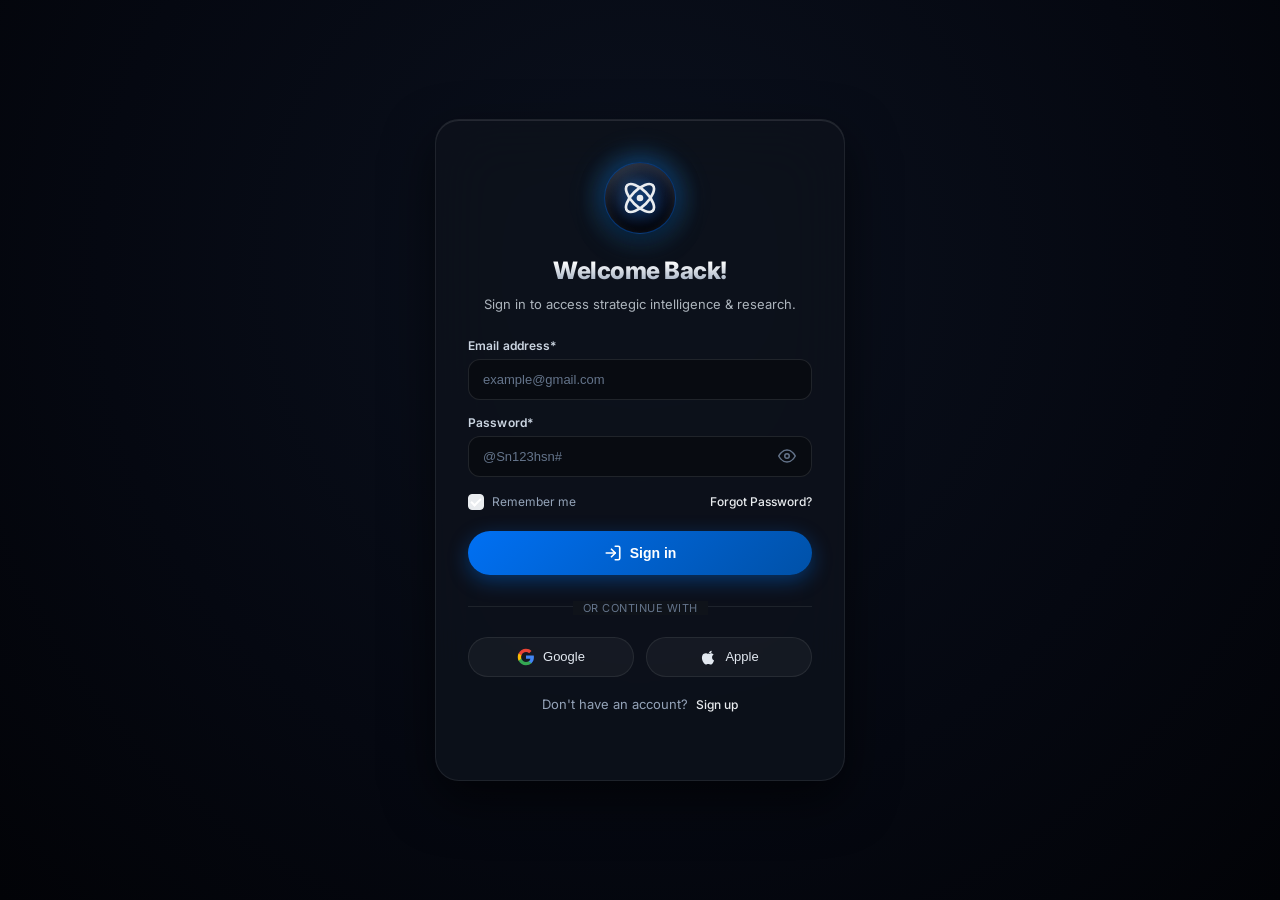
==== commit 5ba762b9: "style(mobile): hide avatar-star and decrease horizontal padding in mobile chat mode for improved tex" ====
--- a/src/web/static/index.html
+++ b/src/web/static/index.html
@@ -44,7 +44,7 @@
             securityLevel: 'loose'
         });
     </script>
-    <link rel="stylesheet" href="style.css?v=107">
+    <link rel="stylesheet" href="style.css?v=110">
 </head>
 <body>
     <div class="app-container hidden">
@@ -209,8 +209,8 @@
                                 </svg>
                             </div>
                             <div>
-                                <h2 class="image-studio-title">AI Image Studio</h2>
-                                <p class="image-studio-subtitle">Generate high-fidelity AI imagery with Cloudflare Workers AI</p>
+                                <h2 class="image-studio-title">Sentinel Image Studio</h2>
+                                <p class="image-studio-subtitle">Generate high-fidelity AI imagery with Sentinel AI</p>
                             </div>
                         </div>
                         <div class="image-quota-badge" id="image-quota-badge">
@@ -989,6 +989,6 @@
     </div>
 
     <script src="voice.js?v=1"></script>
-    <script src="app.js?v=107"></script>
+    <script src="app.js?v=109"></script>
 </body>
 </html>
--- a/src/web/static/style.css
+++ b/src/web/static/style.css
@@ -2374,12 +2374,34 @@
         visibility: hidden;
     }
     
+    .avatar-star {
+        display: none !important;
+    }
+    
+    .message {
+        max-width: 100% !important;
+        gap: 0 !important;
+    }
+
+    .message.user-message {
+        max-width: 92% !important;
+    }
+
+    .message-content {
+        width: 100% !important;
+        max-width: 100% !important;
+    }
+
+    .message-bubble {
+        padding: 10px 14px !important;
+    }
+
     .chat-messages {
-        padding: 70px 16px 200px 16px !important;
+        padding: 60px 8px 180px 8px !important;
     }
     
     .input-container-outer {
-        padding: 0 16px 16px 16px !important;
+        padding: 0 8px 12px 8px !important;
     }
 
     /* Keep viewer body content visible above Android nav buttons */
@@ -5114,7 +5136,7 @@
     font-size: 13px;
     color: var(--text-secondary);
     line-height: 1.5;
-    background: var(--bg-black);
+    background: var(--bg-card-hover, rgba(0, 0, 0, 0.04));
     border: 1px solid var(--border-main);
     padding: 10px 12px;
     border-radius: 8px;
@@ -5132,8 +5154,9 @@
     font-weight: 500;
     padding: 4px 10px;
     border-radius: 6px;
-    background: rgba(255, 255, 255, 0.06);
+    background: var(--bg-card-hover, rgba(255, 255, 255, 0.06));
     color: var(--text-muted);
+    border: 1px solid var(--border-card, transparent);
 }
 
 .lightbox-actions {
@@ -5377,5 +5400,90 @@
     transform: translateY(-1px) !important;
 }
 
-
-
+/* ── Light Mode Overrides for Sentinel Image Studio & Lightbox ──────────── */
+body.light-theme .lightbox-modal-content {
+    background: #ffffff;
+    border: 1px solid #e5e7eb;
+    box-shadow: 0 20px 50px rgba(0, 0, 0, 0.18);
+}
+
+body.light-theme .lightbox-image-wrapper {
+    background: #f3f4f6;
+}
+
+body.light-theme .lightbox-title {
+    color: #111827;
+}
+
+body.light-theme .lightbox-prompt {
+    background: #f9fafb;
+    border: 1px solid #e5e7eb;
+    color: #374151;
+}
+
+body.light-theme .meta-tag {
+    background: #f3f4f6;
+    color: #4b5563;
+    border: 1px solid #e5e7eb;
+}
+
+body.light-theme .generated-image-card {
+    background: #ffffff;
+    border: 1px solid #e5e7eb;
+    box-shadow: 0 2px 8px rgba(0, 0, 0, 0.04);
+}
+
+body.light-theme .generated-image-card:hover {
+    box-shadow: 0 8px 24px rgba(0, 0, 0, 0.1);
+    border-color: #0070f3;
+}
+
+body.light-theme .card-title {
+    color: #111827;
+}
+
+body.light-theme .card-model-tag {
+    background: rgba(0, 112, 243, 0.08);
+    color: #0070f3;
+}
+
+body.light-theme .image-generator-card {
+    background: #ffffff;
+    border: 1px solid #e5e7eb;
+    box-shadow: 0 4px 16px rgba(0, 0, 0, 0.03);
+}
+
+body.light-theme .image-prompt-input {
+    background: #f9fafb;
+    border: 1px solid #d1d5db;
+    color: #111827;
+}
+
+body.light-theme .image-prompt-input:focus {
+    background: #ffffff;
+    border-color: #0070f3;
+}
+
+body.light-theme .model-card {
+    background: #f9fafb;
+    border: 1px solid #e5e7eb;
+    color: #111827;
+}
+
+body.light-theme .model-card:hover {
+    background: #ffffff;
+    border-color: #0070f3;
+}
+
+body.light-theme .model-card.active {
+    background: rgba(0, 112, 243, 0.05);
+    border-color: #0070f3;
+}
+
+body.light-theme .image-enhance-row {
+    background: rgba(0, 112, 243, 0.04);
+    border-color: rgba(0, 112, 243, 0.2);
+}
+
+
+
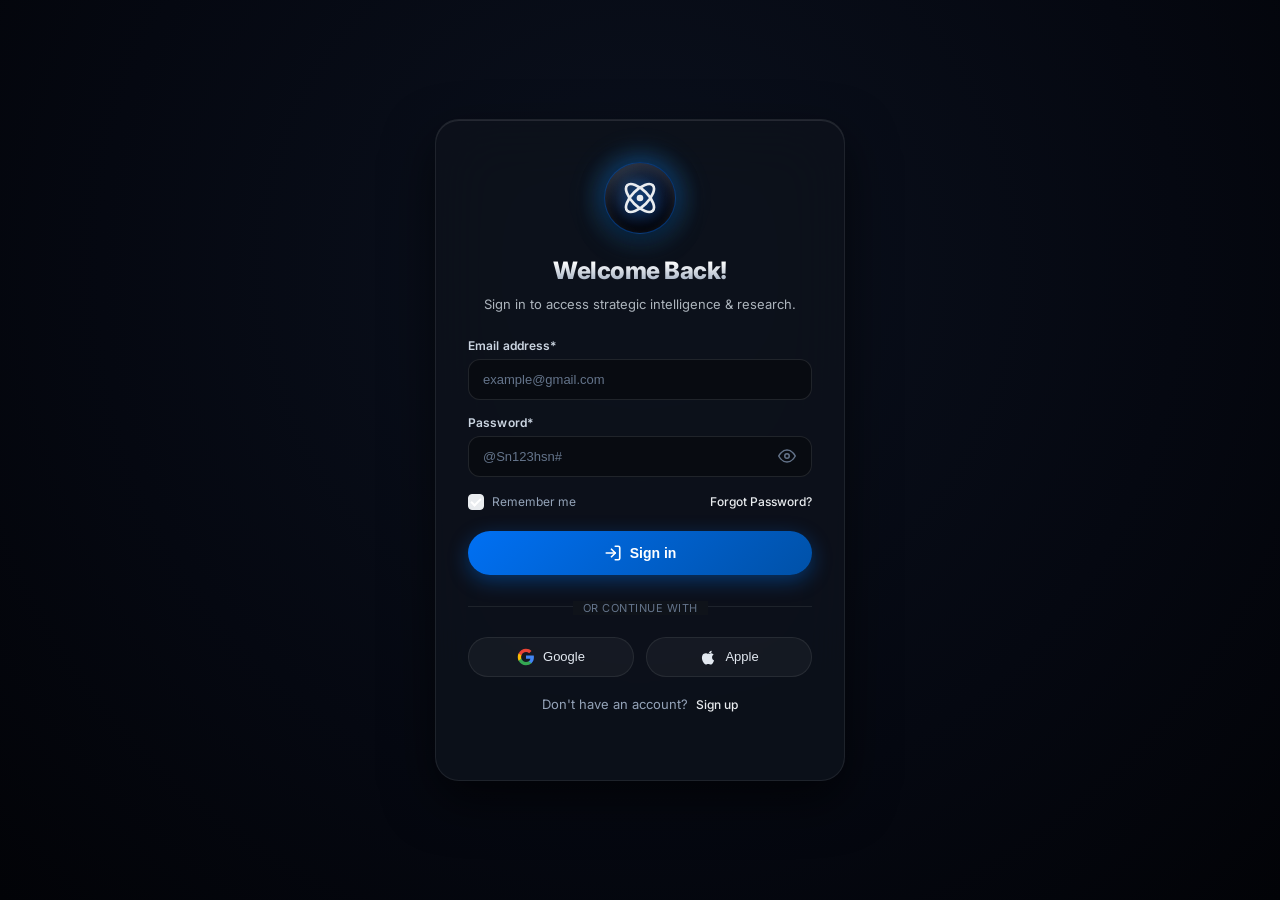
==== commit d0a96068: "fix(ui): fix mobile image studio top header overlap, enable mobile new chat button in images section" ====
--- a/src/web/static/index.html
+++ b/src/web/static/index.html
@@ -44,7 +44,7 @@
             securityLevel: 'loose'
         });
     </script>
-    <link rel="stylesheet" href="style.css?v=110">
+    <link rel="stylesheet" href="style.css?v=112">
 </head>
 <body>
     <div class="app-container hidden">
@@ -575,7 +575,7 @@
             <!-- Floating Input Card -->
             <div class="input-container-outer">
                 <form id="research-form" class="input-card">
-                    <textarea id="topic-input" placeholder="Ask Sentinel to research..." rows="1" required></textarea>
+                    <textarea id="topic-input" placeholder="Ask a question..." rows="1" required></textarea>
                     
                     <div class="input-card-row">
                         <div class="input-row-left">
@@ -606,7 +606,7 @@
                                 </div>
                             </div>
                             
-                            <button type="button" id="deep-research-btn" class="badge-deep-research active" title="Toggle research mode">
+                            <button type="button" id="deep-research-btn" class="badge-deep-research" title="Toggle research mode">
                                 <svg width="12" height="12" viewBox="0 0 24 24" fill="none" stroke="currentColor" stroke-width="2" stroke-linecap="round" stroke-linejoin="round">
                                     <circle cx="12" cy="12" r="10"></circle>
                                     <line x1="2" y1="12" x2="22" y2="12"></line>
@@ -988,7 +988,7 @@
         </div>
     </div>
 
-    <script src="voice.js?v=1"></script>
-    <script src="app.js?v=109"></script>
+    <script src="voice.js?v=2"></script>
+    <script src="app.js?v=112"></script>
 </body>
 </html>
--- a/src/web/static/style.css
+++ b/src/web/static/style.css
@@ -1946,7 +1946,7 @@
 .viewer-body {
     flex-grow: 1;
     overflow-y: auto;
-    padding: 24px;
+    padding: 14px;
     display: flex;
     flex-direction: column;
     gap: 24px;
@@ -2396,8 +2396,12 @@
         padding: 10px 14px !important;
     }
 
+    .image-studio-view {
+        padding: 65px 14px 120px 14px !important;
+    }
+
     .chat-messages {
-        padding: 60px 8px 180px 8px !important;
+        padding: 60px 14px 180px 14px !important;
     }
     
     .input-container-outer {
@@ -2406,7 +2410,7 @@
 
     /* Keep viewer body content visible above Android nav buttons */
     .viewer-body {
-        padding-bottom: 80px !important;
+        padding: 14px 14px 80px 14px !important;
     }
 
     /* Fixed full-screen outline menu on mobile to avoid overflow */
